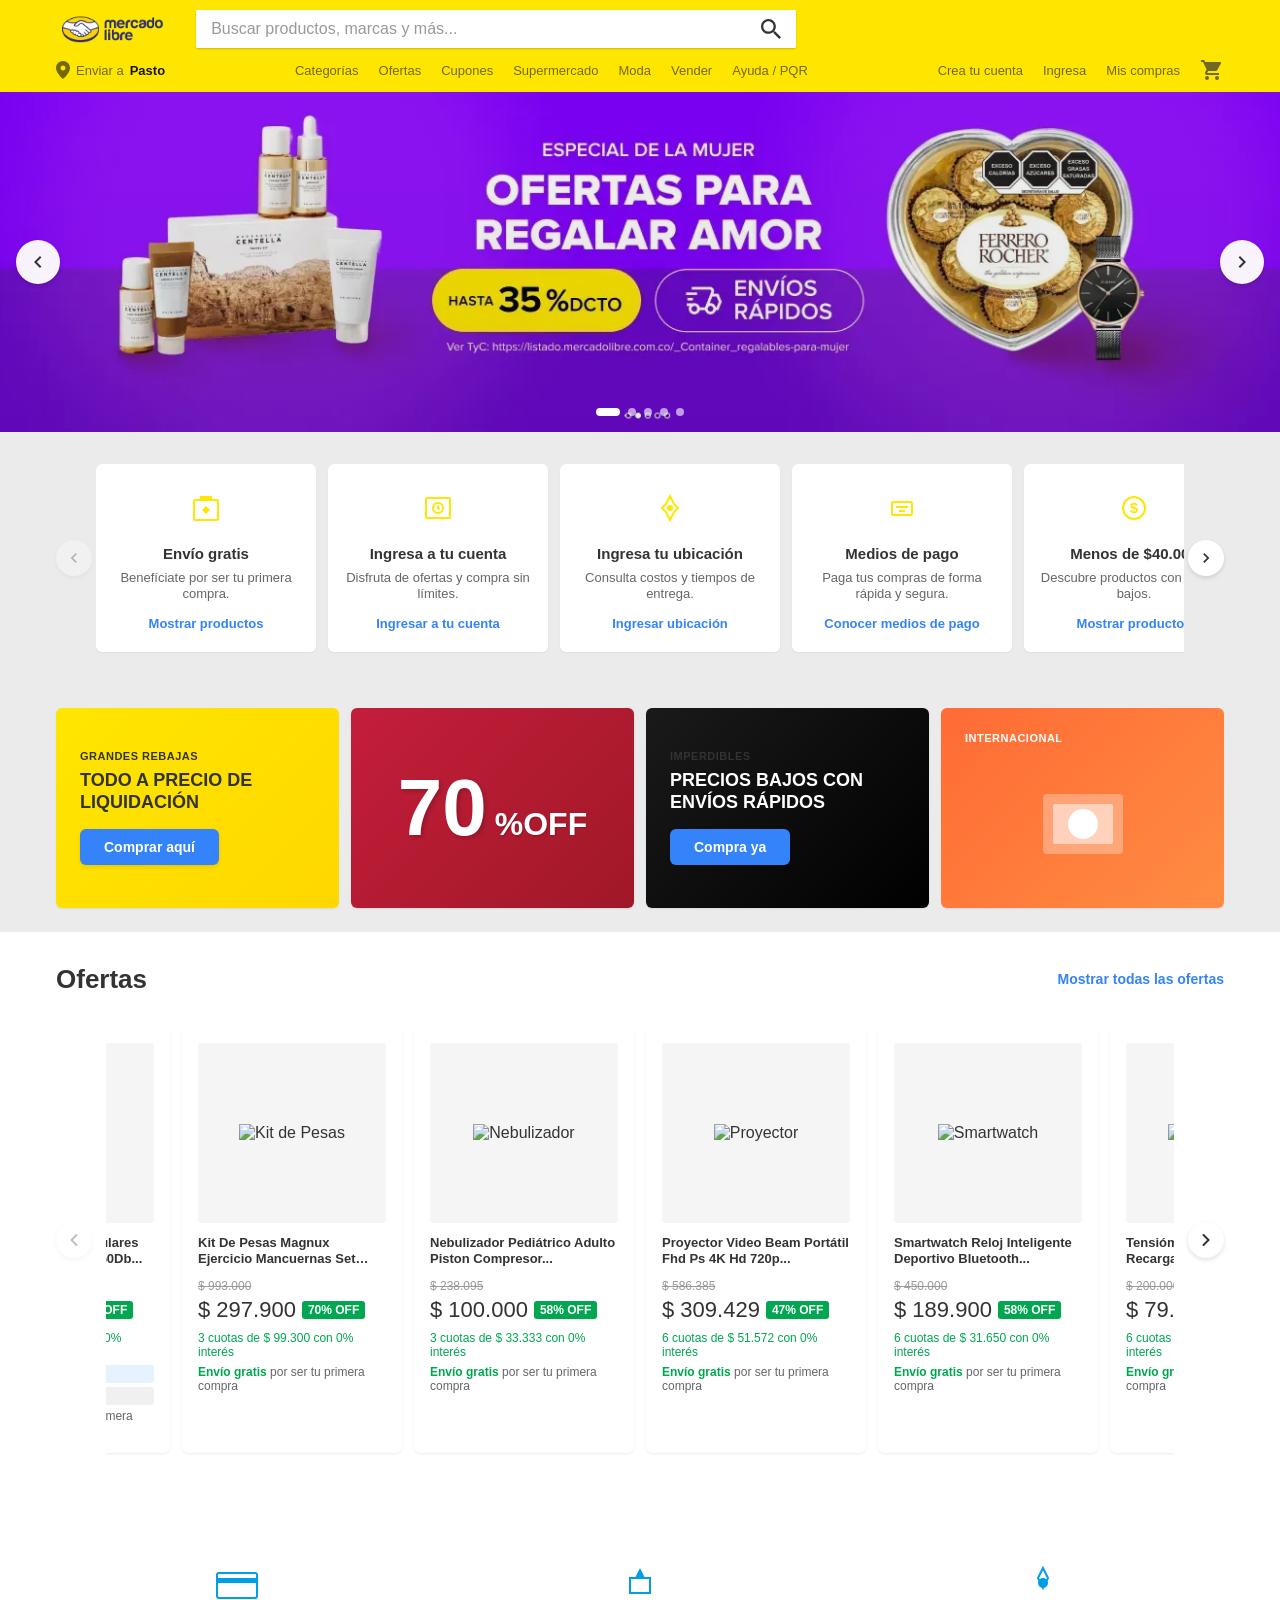
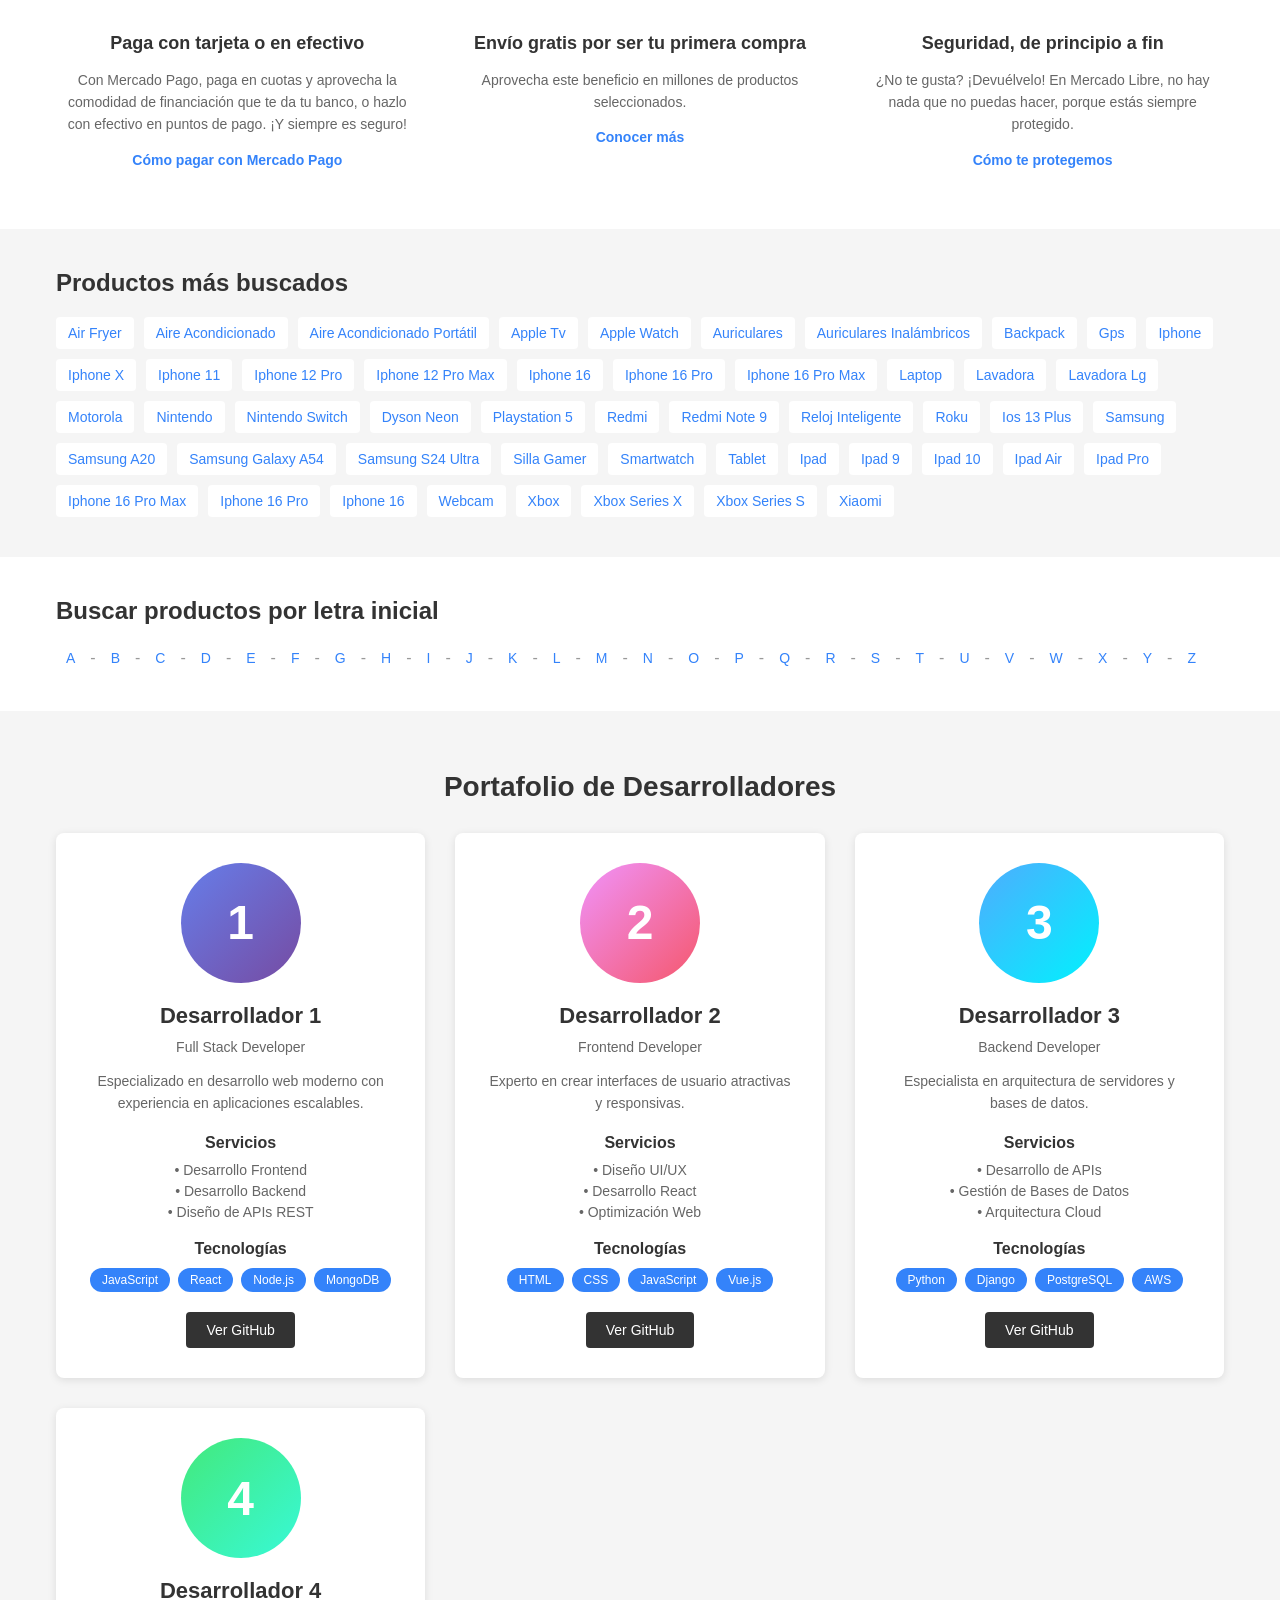
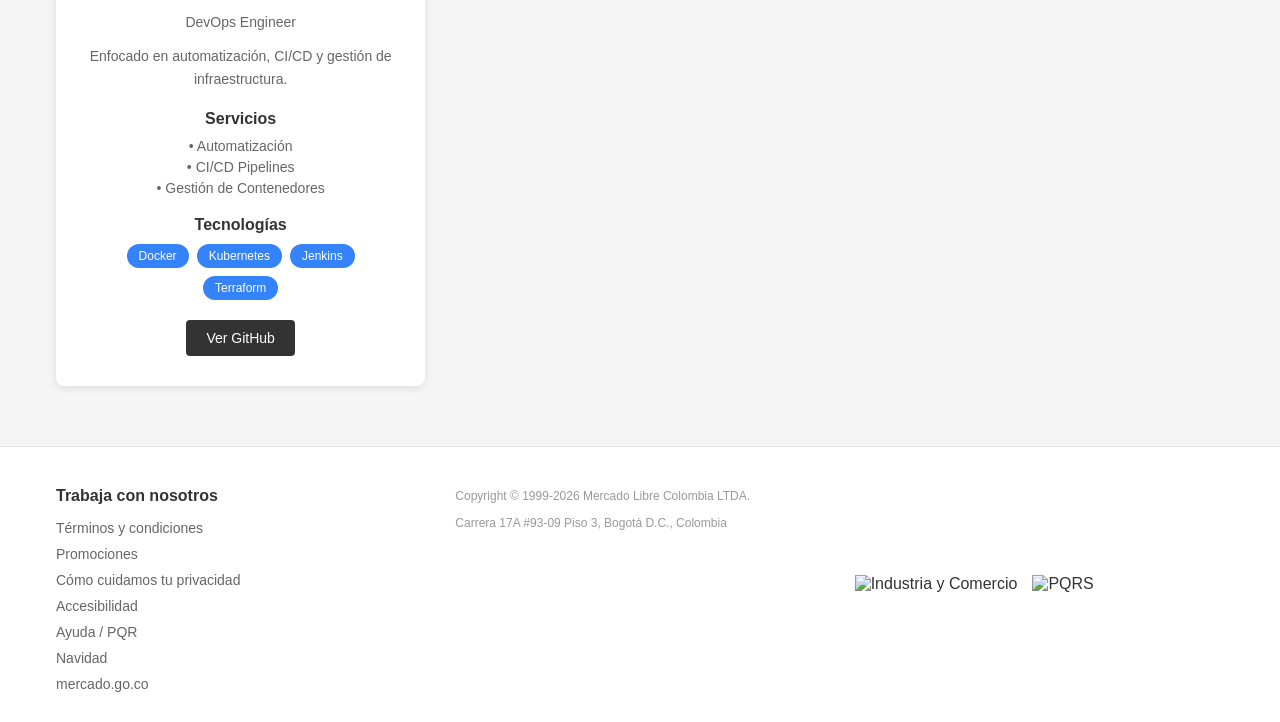
==== index.html @ 2c7aca63 "first commit: clon inicial de MercadoLibre" ====
<!DOCTYPE html>
<html lang="es">
<head>
    <meta charset="UTF-8">
    <meta name="viewport" content="width=device-width, initial-scale=1.0">
    <title>Mercado Libre Colombia - Envíos Gratis en el día</title>
    <link rel="stylesheet" href="css/styles.css">
</head>
<body>
    <!-- Header -->
    <header class="header">
        <div class="header-main">
            <div class="container">
                <div class="header-row-1">
                    <div class="logo">
                        <img src="img/logoMercadoLibre.png" alt="Mercado Libre" class="logo-img">
                    </div>
                    <div class="search-bar">
                        <input type="text" placeholder="Buscar productos, marcas y más..." class="search-input">
                        <button class="search-button">
                            <svg width="20" height="20" viewBox="0 0 20 20" fill="none">
                                <path d="M14.2939 12.5786H13.3905L13.0703 12.2699C14.191 10.9663 14.8656 9.27387 14.8656 7.43282C14.8656 3.32762 11.538 0 7.43282 0C3.32762 0 0 3.32762 0 7.43282C0 11.538 3.32762 14.8656 7.43282 14.8656C9.27387 14.8656 10.9663 14.191 12.2699 13.0703L12.5786 13.3905V14.2939L18.2962 20L20 18.2962L14.2939 12.5786ZM7.43282 12.5786C4.58548 12.5786 2.28702 10.2802 2.28702 7.43282C2.28702 4.58548 4.58548 2.28702 7.43282 2.28702C10.2802 2.28702 12.5786 4.58548 12.5786 7.43282C12.5786 10.2802 10.2802 12.5786 7.43282 12.5786Z" fill="#333"/>
                            </svg>
                        </button>
                    </div>
                   
                </div>
                
                <div class="header-row-2">
                    <div class="location">
                        <svg width="14" height="18" viewBox="0 0 14 18" fill="none">
                            <path d="M7 0C3.13 0 0 3.13 0 7C0 12.25 7 18 7 18C7 18 14 12.25 14 7C14 3.13 10.87 0 7 0ZM7 9.5C5.62 9.5 4.5 8.38 4.5 7C4.5 5.62 5.62 4.5 7 4.5C8.38 4.5 9.5 5.62 9.5 7C9.5 8.38 8.38 9.5 7 9.5Z" fill="rgba(0,0,0,.55)"/>
                        </svg>
                        <span>Enviar a</span>
                        <strong>Pasto</strong>
                    </div>
                    
                    <nav class="header-nav">
                        <a href="#">Categorías</a>
                        <a href="#ofertas">Ofertas</a>
                        <a href="#">Cupones</a>
                        <a href="#">Supermercado</a>
                        <a href="#">Moda</a>
                        <a href="#">Vender</a>
                        <a href="#">Ayuda / PQR</a>
                    </nav>
                    
                    <div class="header-actions">
                        <a href="#" class="header-link">Crea tu cuenta</a>
                        <a href="#" class="header-link">Ingresa</a>
                        <a href="#" class="header-link">Mis compras</a>
                        <a href="#" class="cart-icon">
                            <svg width="24" height="24" viewBox="0 0 24 24" fill="none">
                                <path d="M7 18C5.9 18 5.01 18.9 5.01 20C5.01 21.1 5.9 22 7 22C8.1 22 9 21.1 9 20C9 18.9 8.1 18 7 18ZM1 2V4H3L6.6 11.59L5.25 14.04C5.09 14.32 5 14.65 5 15C5 16.1 5.9 17 7 17H19V15H7.42C7.28 15 7.17 14.89 7.17 14.75L7.2 14.63L8.1 13H15.55C16.3 13 16.96 12.59 17.3 11.97L20.88 5.48C20.96 5.34 21 5.17 21 5C21 4.45 20.55 4 20 4H5.21L4.27 2H1ZM17 18C15.9 18 15.01 18.9 15.01 20C15.01 21.1 15.9 22 17 22C18.1 22 19 21.1 19 20C19 18.9 18.1 18 17 18Z" fill="rgba(51,51,51,.7)"/>
                            </svg>
                        </a>
                    </div>
                </div>
            </div>
        </div>
    </header>

    <!-- Hero Carousel Section -->
    <section class="hero-carousel">
        <div class="carousel-container">
            <button class="carousel-btn prev" id="prevBtn">
                <svg width="24" height="24" viewBox="0 0 24 24" fill="white">
                    <path d="M15.41 7.41L14 6l-6 6 6 6 1.41-1.41L10.83 12z"/>
                </svg>
            </button>
            
            <div class="carousel-slides">
                <div class="carousel-slide active" style="background-image: url('img/img1.png');">
                    <div class="carousel-overlay"></div>
                </div>

                <div class="carousel-slide" style="background-image: url('img/img2.png');">
                    <div class="carousel-overlay"></div>
                </div>

                <div class="carousel-slide" style="background-image: url('img/img3.png');">
                    <div class="carousel-overlay"></div>
                </div>

                <div class="carousel-slide" style="background-image: url('img/img4.png');">
                    <div class="carousel-overlay"></div>
                </div>

                <div class="carousel-slide" style="background-image: url('img/img5.png');">
                    <div class="carousel-overlay"></div>
                </div>
            </div>

            <button class="carousel-btn next" id="nextBtn">
                <svg width="24" height="24" viewBox="0 0 24 24" fill="white">
                    <path d="M8.59 16.59L10 18l6-6-6-6-1.41 1.41L13.17 12z"/>
                </svg>
            </button>

            <div class="carousel-indicators">
                <span class="indicator active" data-slide="0"></span>
                <span class="indicator" data-slide="1"></span>
                <span class="indicator" data-slide="2"></span>
                <span class="indicator" data-slide="3"></span>
                <span class="indicator" data-slide="4"></span>
            </div>
        </div>
    </section>

    <!-- Benefits Section -->
    <section class="benefits">
        <div class="container">
            <div class="benefits-scroll-container">
                <button class="benefits-scroll-btn prev" id="benefitsPrev">
                    <svg width="24" height="24" viewBox="0 0 24 24" fill="none">
                        <path d="M15.41 7.41L14 6l-6 6 6 6 1.41-1.41L10.83 12z" fill="#333"/>
                    </svg>
                </button>
                
                <div class="benefits-grid">
                    <div class="benefit-card">
                        <div class="benefit-icon">
                            <svg width="48" height="48" viewBox="0 0 48 48" fill="none">
                                <rect x="12" y="16" width="24" height="20" rx="1.5" stroke="#FFE600" stroke-width="2" fill="none"/>
                                <path d="M24 22L28 26L24 30L20 26L24 22Z" fill="#FFE600"/>
                                <rect x="18" y="12" width="12" height="4" fill="#FFE600"/>
                            </svg>
                        </div>
                        <h3>Envío gratis</h3>
                        <p>Benefíciate por ser tu primera compra.</p>
                        <a href="#" class="benefit-link">Mostrar productos</a>
                    </div>

                    <div class="benefit-card">
                        <div class="benefit-icon">
                            <svg width="48" height="48" viewBox="0 0 48 48" fill="none">
                                <rect x="12" y="14" width="24" height="20" rx="1.5" stroke="#FFE600" stroke-width="2" fill="none"/>
                                <circle cx="24" cy="24" r="5" stroke="#FFE600" stroke-width="2" fill="none"/>
                                <path d="M24 21.5V24L25.5 25.5" stroke="#FFE600" stroke-width="2"/>
                            </svg>
                        </div>
                        <h3>Ingresa a tu cuenta</h3>
                        <p>Disfruta de ofertas y compra sin límites.</p>
                        <a href="#" class="benefit-link">Ingresar a tu cuenta</a>
                    </div>

                    <div class="benefit-card">
                        <div class="benefit-icon">
                            <svg width="48" height="48" viewBox="0 0 48 48" fill="none">
                                <path d="M24 12L28 20L32 24L28 28L24 36L20 28L16 24L20 20L24 12Z" stroke="#FFE600" stroke-width="2" fill="none"/>
                                <circle cx="24" cy="24" r="3" fill="#FFE600"/>
                            </svg>
                        </div>
                        <h3>Ingresa tu ubicación</h3>
                        <p>Consulta costos y tiempos de entrega.</p>
                        <a href="#" class="benefit-link">Ingresar ubicación</a>
                    </div>

                    <div class="benefit-card">
                        <div class="benefit-icon">
                            <svg width="48" height="48" viewBox="0 0 48 48" fill="none">
                                <rect x="14" y="18" width="20" height="13" rx="1.5" stroke="#FFE600" stroke-width="2" fill="none"/>
                                <path d="M18 23H30M21 27H27" stroke="#FFE600" stroke-width="2"/>
                            </svg>
                        </div>
                        <h3>Medios de pago</h3>
                        <p>Paga tus compras de forma rápida y segura.</p>
                        <a href="#" class="benefit-link">Conocer medios de pago</a>
                    </div>

                    <div class="benefit-card">
                        <div class="benefit-icon">
                            <svg width="48" height="48" viewBox="0 0 48 48" fill="none">
                                <circle cx="24" cy="24" r="11" stroke="#FFE600" stroke-width="2" fill="none"/>
                                <text x="24" y="29" text-anchor="middle" font-size="15" font-weight="bold" fill="#FFE600">$</text>
                            </svg>
                        </div>
                        <h3>Menos de $40.000</h3>
                        <p>Descubre productos con precios bajos.</p>
                        <a href="#" class="benefit-link">Mostrar productos</a>
                    </div>

                    <div class="benefit-card">
                        <div class="benefit-icon">
                            <svg width="48" height="48" viewBox="0 0 48 48" fill="none">
                                <rect x="14" y="18" width="20" height="16" rx="1.5" stroke="#FFE600" stroke-width="2" fill="none"/>
                                <path d="M19 14V18M29 14V18" stroke="#FFE600" stroke-width="2"/>
                                <path d="M18 23H30M18 27H30M18 31H26" stroke="#FFE600" stroke-width="1.5"/>
                            </svg>
                        </div>
                        <h3>Más vendidos</h3>
                        <p>Explora los productos que son tendencia.</p>
                        <a href="#" class="benefit-link">Ir a Más vendidos</a>
                    </div>
                </div>
                
                <button class="benefits-scroll-btn next" id="benefitsNext">
                    <svg width="24" height="24" viewBox="0 0 24 24" fill="none">
                        <path d="M8.59 16.59L10 18l6-6-6-6-1.41 1.41L13.17 12z" fill="#333"/>
                    </svg>
                </button>
            </div>
        </div>
    </section>

    <!-- Promotional Banners -->
    <section class="promo-banners">
        <div class="container">
            <div class="promo-grid">
                <div class="promo-banner-card yellow">
                    <div class="promo-content">
                        <span class="promo-tag">GRANDES REBAJAS</span>
                        <h3 class="promo-title">TODO A PRECIO DE<br>LIQUIDACIÓN</h3>
                        <a href="#" class="promo-btn">Comprar aquí</a>
                    </div>
                </div>
                
                <div class="promo-banner-card red">
                    <div class="promo-content centered">
                        <div class="discount-badge-large">
                            <span class="discount-number">70</span>
                            <span class="discount-percent">%OFF</span>
                        </div>
                    </div>
                </div>
                
                <div class="promo-banner-card black">
                    <div class="promo-content">
                        <span class="promo-tag">IMPERDIBLES</span>
                        <h3 class="promo-title">PRECIOS BAJOS CON<br>ENVÍOS RÁPIDOS</h3>
                        <a href="#" class="promo-btn">Compra ya</a>
                    </div>
                </div>
                
                <div class="promo-banner-card orange">
                    <div class="promo-content">
                        <span class="promo-tag-white">Internacional</span>
                        <div class="promo-image">
                            <svg width="120" height="120" viewBox="0 0 120 120" fill="none">
                                <rect x="20" y="30" width="80" height="60" rx="4" fill="white" opacity="0.3"/>
                                <rect x="30" y="40" width="60" height="40" rx="2" fill="white" opacity="0.5"/>
                                <circle cx="60" cy="60" r="15" fill="white"/>
                            </svg>
                        </div>
                    </div>
                </div>
            </div>
        </div>
    </section>

    <!-- Offers Section -->
    <section class="offers" id="ofertas">
        <div class="container">
            <div class="offers-header-main">
                <h2 class="offer-section-title-main">Ofertas</h2>
                <a href="#ofertas" class="see-all-link">Mostrar todas las ofertas</a>
            </div>
            
            <div class="offers-carousel-main">
                <button class="offers-scroll-btn prev" id="offersPrev">
                    <svg width="20" height="20" viewBox="0 0 20 20" fill="none">
                        <path d="M12.5 15L7.5 10L12.5 5" stroke="#333" stroke-width="2" stroke-linecap="round"/>
                    </svg>
                </button>
                
                <div class="offers-scroll-main">
                    <div class="offer-card">
                        <div class="offer-image">
                            <img src="https://images.unsplash.com/photo-1505740420928-5e560c06d30e?w=200&h=200&fit=crop" alt="Audífonos">
                        </div>
                        <h3 class="offer-title">Qcy H3 Pro Anc Auriculares Bt 5.4 Conexión Dual 50Db...</h3>
                        <div class="offer-price">
                            <span class="price-before-small">$ 357.033</span>
                            <div class="price-group">
                                <span class="price-now">$ 158.614</span>
                                <span class="discount-small">55% OFF</span>
                            </div>
                        </div>
                        <p class="offer-installments">6 cuotas de $ 26.436 con 0% interés</p>
                        <p class="offer-badge blue">Cupón $ 10.000 OFF</p>
                        <p class="offer-badge gray">Internacional</p>
                        <p class="offer-shipping">Envío gratis <span>por ser tu primera compra</span></p>
                    </div>

                    <div class="offer-card">
                        <div class="offer-image">
                            <img src="https://images.unsplash.com/photo-1517836357463-d25dfeac3438?w=200&h=200&fit=crop" alt="Kit de Pesas">
                        </div>
                        <h3 class="offer-title">Kit De Pesas Magnux Ejercicio Mancuernas Set Kit...</h3>
                        <div class="offer-price">
                            <span class="price-before-small">$ 993.000</span>
                            <div class="price-group">
                                <span class="price-now">$ 297.900</span>
                                <span class="discount-small">70% OFF</span>
                            </div>
                        </div>
                        <p class="offer-installments">3 cuotas de $ 99.300 con 0% interés</p>
                        <p class="offer-shipping">Envío gratis <span>por ser tu primera compra</span></p>
                    </div>

                    <div class="offer-card">
                        <div class="offer-image">
                            <img src="https://images.unsplash.com/photo-1585435557343-3b092031a831?w=200&h=200&fit=crop" alt="Nebulizador">
                        </div>
                        <h3 class="offer-title">Nebulizador Pediátrico Adulto Piston Compresor...</h3>
                        <div class="offer-price">
                            <span class="price-before-small">$ 238.095</span>
                            <div class="price-group">
                                <span class="price-now">$ 100.000</span>
                                <span class="discount-small">58% OFF</span>
                            </div>
                        </div>
                        <p class="offer-installments">3 cuotas de $ 33.333 con 0% interés</p>
                        <p class="offer-shipping">Envío gratis <span>por ser tu primera compra</span></p>
                    </div>

                    <div class="offer-card">
                        <div class="offer-image">
                            <img src="https://images.unsplash.com/photo-1593784991095-a205069470b6?w=200&h=200&fit=crop" alt="Proyector">
                        </div>
                        <h3 class="offer-title">Proyector Video Beam Portátil Fhd Ps 4K Hd 720p...</h3>
                        <div class="offer-price">
                            <span class="price-before-small">$ 586.385</span>
                            <div class="price-group">
                                <span class="price-now">$ 309.429</span>
                                <span class="discount-small">47% OFF</span>
                            </div>
                        </div>
                        <p class="offer-installments">6 cuotas de $ 51.572 con 0% interés</p>
                        <p class="offer-shipping">Envío gratis <span>por ser tu primera compra</span></p>
                    </div>
                    
                    <div class="offer-card">
                        <div class="offer-image">
                            <img src="https://images.unsplash.com/photo-1572635196237-14b3f281503f?w=200&h=200&fit=crop" alt="Smartwatch">
                        </div>
                        <h3 class="offer-title">Smartwatch Reloj Inteligente Deportivo Bluetooth...</h3>
                        <div class="offer-price">
                            <span class="price-before-small">$ 450.000</span>
                            <div class="price-group">
                                <span class="price-now">$ 189.900</span>
                                <span class="discount-small">58% OFF</span>
                            </div>
                        </div>
                        <p class="offer-installments">6 cuotas de $ 31.650 con 0% interés</p>
                        <p class="offer-shipping">Envío gratis <span>por ser tu primera compra</span></p>
                    </div>
                    
                    <div class="offer-card">
                        <div class="offer-image">
                            <img src="https://images.unsplash.com/photo-1584515933487-779824d29309?w=200&h=200&fit=crop" alt="Tensiómetro">
                        </div>
                        <h3 class="offer-title">Tensiómetro Digital Batería Recargable Usb Monitor...</h3>
                        <div class="offer-price">
                            <span class="price-before-small">$ 200.000</span>
                            <div class="price-group">
                                <span class="price-now">$ 79.000</span>
                                <span class="discount-small">60% OFF</span>
                            </div>
                        </div>
                        <p class="offer-installments">6 cuotas de $ 13.167 con 0% interés</p>
                        <p class="offer-shipping">Envío gratis <span>por ser tu primera compra</span></p>
                    </div>
                </div>
                
                <button class="offers-scroll-btn next" id="offersNext">
                    <svg width="20" height="20" viewBox="0 0 20 20" fill="none">
                        <path d="M7.5 15L12.5 10L7.5 5" stroke="#333" stroke-width="2" stroke-linecap="round"/>
                    </svg>
                </button>
            </div>
        </div>
    </section>
            </div>
        </div>
    </section>

    <!-- Payment Methods Section -->
    <section class="payment-methods">
        <div class="container">
            <div class="payment-grid">
                <div class="payment-card">
                    <div class="payment-icon">
                        <svg width="60" height="60" viewBox="0 0 60 60" fill="none">
                            <rect x="10" y="20" width="40" height="25" rx="2" stroke="#009EE3" stroke-width="2" fill="none"/>
                            <rect x="10" y="25" width="40" height="5" fill="#009EE3"/>
                        </svg>
                    </div>
                    <h3>Paga con tarjeta o en efectivo</h3>
                    <p>Con Mercado Pago, paga en cuotas y aprovecha la comodidad de financiación que te da tu banco, o hazlo con efectivo en puntos de pago. ¡Y siempre es seguro!</p>
                    <a href="#" class="payment-link">Cómo pagar con Mercado Pago</a>
                </div>

                <div class="payment-card">
                    <div class="payment-icon">
                        <svg width="60" height="60" viewBox="0 0 60 60" fill="none">
                            <path d="M30 15L35 25H25L30 15Z" fill="#009EE3"/>
                            <rect x="20" y="25" width="20" height="15" stroke="#009EE3" stroke-width="2" fill="none"/>
                        </svg>
                    </div>
                    <h3>Envío gratis por ser tu primera compra</h3>
                    <p>Aprovecha este beneficio en millones de productos seleccionados.</p>
                    <a href="#" class="payment-link">Conocer más</a>
                </div>

                <div class="payment-card">
                    <div class="payment-icon">
                        <svg width="60" height="60" viewBox="0 0 60 60" fill="none">
                            <path d="M30 15L25 25L30 35L35 25L30 15Z" stroke="#009EE3" stroke-width="2" fill="none"/>
                            <circle cx="30" cy="30" r="5" fill="#009EE3"/>
                        </svg>
                    </div>
                    <h3>Seguridad, de principio a fin</h3>
                    <p>¿No te gusta? ¡Devuélvelo! En Mercado Libre, no hay nada que no puedas hacer, porque estás siempre protegido.</p>
                    <a href="#" class="payment-link">Cómo te protegemos</a>
                </div>
            </div>
        </div>
    </section>

    <!-- Popular Searches -->
    <section class="popular-searches">
        <div class="container">
            <h2>Productos más buscados</h2>
            <div class="search-tags">
                <a href="#">Air Fryer</a>
                <a href="#">Aire Acondicionado</a>
                <a href="#">Aire Acondicionado Portátil</a>
                <a href="#">Apple Tv</a>
                <a href="#">Apple Watch</a>
                <a href="#">Auriculares</a>
                <a href="#">Auriculares Inalámbricos</a>
                <a href="#">Backpack</a>
                <a href="#">Gps</a>
                <a href="#">Iphone</a>
                <a href="#">Iphone X</a>
                <a href="#">Iphone 11</a>
                <a href="#">Iphone 12 Pro</a>
                <a href="#">Iphone 12 Pro Max</a>
                <a href="#">Iphone 16</a>
                <a href="#">Iphone 16 Pro</a>
                <a href="#">Iphone 16 Pro Max</a>
                <a href="#">Laptop</a>
                <a href="#">Lavadora</a>
                <a href="#">Lavadora Lg</a>
                <a href="#">Motorola</a>
                <a href="#">Nintendo</a>
                <a href="#">Nintendo Switch</a>
                <a href="#">Dyson Neon</a>
                <a href="#">Playstation 5</a>
                <a href="#">Redmi</a>
                <a href="#">Redmi Note 9</a>
                <a href="#">Reloj Inteligente</a>
                <a href="#">Roku</a>
                <a href="#">Ios 13 Plus</a>
                <a href="#">Samsung</a>
                <a href="#">Samsung A20</a>
                <a href="#">Samsung Galaxy A54</a>
                <a href="#">Samsung S24 Ultra</a>
                <a href="#">Silla Gamer</a>
                <a href="#">Smartwatch</a>
                <a href="#">Tablet</a>
                <a href="#">Ipad</a>
                <a href="#">Ipad 9</a>
                <a href="#">Ipad 10</a>
                <a href="#">Ipad Air</a>
                <a href="#">Ipad Pro</a>
                <a href="#">Iphone 16 Pro Max</a>
                <a href="#">Iphone 16 Pro</a>
                <a href="#">Iphone 16</a>
                <a href="#">Webcam</a>
                <a href="#">Xbox</a>
                <a href="#">Xbox Series X</a>
                <a href="#">Xbox Series S</a>
                <a href="#">Xiaomi</a>
            </div>
        </div>
    </section>

    <!-- Alphabetical Search -->
    <section class="alphabetical-search">
        <div class="container">
            <h2>Buscar productos por letra inicial</h2>
            <div class="alphabet-links">
                <a href="#">A</a>
                <span>-</span>
                <a href="#">B</a>
                <span>-</span>
                <a href="#">C</a>
                <span>-</span>
                <a href="#">D</a>
                <span>-</span>
                <a href="#">E</a>
                <span>-</span>
                <a href="#">F</a>
                <span>-</span>
                <a href="#">G</a>
                <span>-</span>
                <a href="#">H</a>
                <span>-</span>
                <a href="#">I</a>
                <span>-</span>
                <a href="#">J</a>
                <span>-</span>
                <a href="#">K</a>
                <span>-</span>
                <a href="#">L</a>
                <span>-</span>
                <a href="#">M</a>
                <span>-</span>
                <a href="#">N</a>
                <span>-</span>
                <a href="#">O</a>
                <span>-</span>
                <a href="#">P</a>
                <span>-</span>
                <a href="#">Q</a>
                <span>-</span>
                <a href="#">R</a>
                <span>-</span>
                <a href="#">S</a>
                <span>-</span>
                <a href="#">T</a>
                <span>-</span>
                <a href="#">U</a>
                <span>-</span>
                <a href="#">V</a>
                <span>-</span>
                <a href="#">W</a>
                <span>-</span>
                <a href="#">X</a>
                <span>-</span>
                <a href="#">Y</a>
                <span>-</span>
                <a href="#">Z</a>
            </div>
        </div>
    </section>

    <!-- Developer Portfolio Section -->
    <section class="dev-portfolio">
        <div class="container">
            <h2>Portafolio de Desarrolladores</h2>
            <div class="portfolio-grid" id="portfolioGrid">
                <!-- Los portafolios se cargarán aquí dinámicamente -->
            </div>
        </div>
    </section>

    <!-- Footer -->
    <footer class="footer">
        <div class="container">
            <div class="footer-content">
                <div class="footer-section">
                    <h4>Trabaja con nosotros</h4>
                    <a href="#">Términos y condiciones</a>
                    <a href="#">Promociones</a>
                    <a href="#">Cómo cuidamos tu privacidad</a>
                    <a href="#">Accesibilidad</a>
                    <a href="#">Ayuda / PQR</a>
                    <a href="#">Navidad</a>
                    <a href="#">mercado.go.co</a>
                </div>
                <div class="footer-section">
                    <p>Copyright © 1999-2026 Mercado Libre Colombia LTDA.</p>
                    <p>Carrera 17A #93-09 Piso 3, Bogotá D.C., Colombia</p>
                </div>
                <div class="footer-badges">
                    <img src="https://via.placeholder.com/100x50/FFFFFF/333333?text=Industria" alt="Industria y Comercio">
                    <img src="https://via.placeholder.com/100x50/FFFFFF/333333?text=PQRS" alt="PQRS">
                </div>
            </div>
        </div>
    </footer>

    <script src="js/main.js"></script>
</body>
</html>
---- css/styles.css ----
* {
    margin: 0;
    padding: 0;
    box-sizing: border-box;
}

body {
    font-family: -apple-system, BlinkMacSystemFont, 'Segoe UI', Roboto, Oxygen, Ubuntu, Cantarell, sans-serif;
    color: #333;
    background-color: #EBEBEB;
    margin: 0;
    padding: 0;
}

.container {
    max-width: 1200px;
    margin: 0 auto;
    padding: 0 16px;
}

/* Header Styles */
.header {
    background-color: #FFE600;
}

.header-main {
    background-color: #FFE600;
    padding: 10px 0;
}

.header-row-1 {
    display: flex;
    align-items: center;
    gap: 20px;
    margin-bottom: 10px;
}

.header-row-2 {
    display: flex;
    align-items: center;
    justify-content: space-between;
    gap: 20px;
    font-size: 13px;
}

.location {
    display: flex;
    align-items: center;
    gap: 6px;
    color: rgba(0,0,0,.55);
}

.location strong {
    color: rgba(0,0,0,.9);
}

.header-nav {
    display: flex;
    gap: 20px;
    flex: 1;
    justify-content: center;
}

.header-nav a {
    color: rgba(0,0,0,.55);
    text-decoration: none;
    transition: color 0.2s;
    white-space: nowrap;
    font-size: 13px;
}

.header-nav a:hover {
    color: rgba(0,0,0,.9);
}

.header-actions {
    display: flex;
    gap: 20px;
    align-items: center;
}

.header-link {
    color: rgba(0,0,0,.55);
    text-decoration: none;
    transition: color 0.2s;
    white-space: nowrap;
    font-size: 13px;
}

.header-link:hover {
    color: rgba(0,0,0,.9);
}

.cart-icon {
    display: flex;
    align-items: center;
    cursor: pointer;
}

.logo {
    flex-shrink: 0;
    display: flex;
    align-items: center;
}

.logo-img {
    height: 34px;
    width: auto;
}

.search-bar {
    flex: 1;
    display: flex;
    background-color: white;
    border-radius: 2px;
    overflow: hidden;
    box-shadow: 0 1px 2px 0 rgba(0,0,0,.2);
    max-width: 600px;
}

.search-input {
    flex: 1;
    border: none;
    padding: 10px 15px;
    font-size: 16px;
    outline: none;
}

.search-input::placeholder {
    color: #999;
}

.search-button {
    background-color: white;
    border: none;
    padding: 0 15px;
    cursor: pointer;
    display: flex;
    align-items: center;
    transition: background-color 0.2s;
}

.search-button:hover {
    background-color: #f5f5f5;
}

.promo-banner {
    flex-shrink: 0;
}

.promo-banner img {
    height: 39px;
    display: block;
}

/* Hero Carousel Section */
.hero-carousel {
    background-color: #EBEBEB;
    padding: 0;
    position: relative;
    width: 100%;
}

.carousel-container {
    position: relative;
    width: 100%;
    height: 340px;
    overflow: hidden;
}

.carousel-slides {
    display: flex;
    width: 100%;
    height: 100%;
}

.carousel-slide {
    min-width: 100%;
    height: 100%;
    background-size: cover;
    background-position: center;
    background-repeat: no-repeat;
    position: absolute;
    top: 0;
    left: 0;
    opacity: 0;
    visibility: hidden;
    transition: opacity 0.8s ease-in-out, visibility 0.8s ease-in-out;
    display: flex;
    align-items: center;
    justify-content: center;
}

.carousel-slide.active {
    opacity: 1;
    visibility: visible;
    z-index: 1;
}

.carousel-overlay {
    position: absolute;
    top: 0;
    left: 0;
    right: 0;
    bottom: 0;
    background: linear-gradient(to bottom, rgba(0,0,0,0.05) 0%, rgba(0,0,0,0.1) 100%);
}

.hero-content {
    position: relative;
    z-index: 1;
    max-width: 1200px;
    margin: 0 auto;
}

.hero-badge {
    display: inline-flex;
    align-items: center;
    gap: 8px;
    background-color: rgba(255,255,255,0.2);
    padding: 6px 12px;
    border-radius: 20px;
    font-size: 12px;
    margin-bottom: 20px;
}

.hero-title {
    font-size: 48px;
    font-weight: 600;
    line-height: 1.2;
    margin-bottom: 20px;
}

.hero-title-alt {
    font-size: 52px;
    font-weight: 700;
    line-height: 1.1;
    margin-bottom: 30px;
    color: #2D3277;
}

.hero-discount {
    display: inline-flex;
    align-items: baseline;
    gap: 5px;
    margin-bottom: 10px;
}

.discount-text {
    font-size: 60px;
    font-weight: bold;
    color: #FFE600;
}

.discount-label {
    font-size: 24px;
    font-weight: 600;
}

.hero-subtitle {
    font-size: 18px;
    margin-bottom: 10px;
}

.hero-terms {
    font-size: 11px;
    opacity: 0.8;
    margin-bottom: 30px;
}

.hero-brands {
    display: flex;
    gap: 15px;
    flex-wrap: wrap;
}

.brand-item {
    background-color: white;
    color: #333;
    padding: 12px 20px;
    border-radius: 4px;
    font-size: 14px;
    font-weight: 600;
}

/* Kitchen Hero Slide */
.hero-kitchen {
    background: linear-gradient(135deg, #E8E8E8 0%, #F5F5F5 100%);
    display: flex;
    justify-content: space-between;
    align-items: center;
    gap: 40px;
}

.hero-left {
    flex: 1;
}

.hero-tag {
    display: inline-block;
    background-color: #3483FA;
    color: white;
    padding: 6px 12px;
    border-radius: 4px;
    font-size: 12px;
    font-weight: 600;
    margin-bottom: 15px;
}

.hero-shipping {
    display: flex;
    align-items: center;
    gap: 15px;
    margin: 20px 0;
}

.hero-shipping strong {
    font-size: 20px;
    color: #333;
    display: block;
}

.hero-shipping p {
    font-size: 14px;
    color: #666;
    margin: 0;
}

.hero-right {
    flex: 1;
    display: flex;
    gap: 20px;
}

.product-showcase {
    background-color: white;
    padding: 20px;
    border-radius: 8px;
    box-shadow: 0 2px 8px rgba(0,0,0,0.1);
}

.product-badge {
    font-size: 11px;
    color: #666;
    margin-bottom: 10px;
    font-weight: 600;
}

.product-price {
    display: flex;
    flex-direction: column;
    gap: 5px;
}

.price-before {
    font-size: 12px;
    color: #666;
}

.price-now {
    font-size: 28px;
    color: #333;
    font-weight: 600;
}

.price-interest {
    font-size: 12px;
    color: #00A650;
}

/* Tech Hero Slide */
.hero-tech {
    background: linear-gradient(135deg, #667eea 0%, #764ba2 100%);
}

.hero-cta {
    display: inline-block;
    padding: 12px 30px;
    background-color: #FFE600;
    color: #333;
    text-decoration: none;
    border-radius: 6px;
    font-weight: 600;
    font-size: 16px;
    margin-top: 20px;
    transition: transform 0.2s;
}

.hero-cta:hover {
    transform: scale(1.05);
}

/* Carousel Controls */
.carousel-btn {
    position: absolute;
    top: 50%;
    transform: translateY(-50%);
    background-color: rgba(255,255,255,0.95);
    border: none;
    width: 44px;
    height: 44px;
    border-radius: 50%;
    cursor: pointer;
    display: flex;
    align-items: center;
    justify-content: center;
    z-index: 10;
    transition: all 0.2s;
    box-shadow: 0 2px 4px rgba(0,0,0,0.15);
}

.carousel-btn:hover {
    background-color: white;
    transform: translateY(-50%) scale(1.08);
    box-shadow: 0 4px 8px rgba(0,0,0,0.2);
}

.carousel-btn.prev {
    left: 16px;
}

.carousel-btn.next {
    right: 16px;
}

.carousel-btn svg path {
    fill: #333;
}

.carousel-indicators {
    position: absolute;
    bottom: 16px;
    left: 50%;
    transform: translateX(-50%);
    display: flex;
    gap: 8px;
    z-index: 10;
}

.indicator {
    width: 8px;
    height: 8px;
    border-radius: 50%;
    background-color: rgba(255,255,255,0.6);
    cursor: pointer;
    transition: all 0.3s;
    border: none;
}

.indicator:hover {
    background-color: rgba(255,255,255,0.9);
}

.indicator.active {
    background-color: white;
    width: 24px;
    border-radius: 4px;
}

/* Benefits Section */
.benefits {
    padding: 24px 0;
    background-color: #EBEBEB;
}

.benefits-scroll-container {
    position: relative;
    padding: 0 40px;
}

.benefits-grid {
    display: flex;
    gap: 12px;
    overflow-x: auto;
    scroll-behavior: smooth;
    scrollbar-width: none;
    -ms-overflow-style: none;
    padding: 8px 0;
}

.benefits-grid::-webkit-scrollbar {
    display: none;
}

.benefit-card {
    background-color: white;
    padding: 20px 16px;
    border-radius: 6px;
    text-align: center;
    box-shadow: 0 1px 2px rgba(0,0,0,0.06);
    transition: all 0.3s;
    min-width: 220px;
    max-width: 220px;
    flex-shrink: 0;
}

.benefit-card:hover {
    box-shadow: 0 4px 8px rgba(0,0,0,0.1);
    transform: translateY(-2px);
}

.benefit-icon {
    margin-bottom: 12px;
    display: flex;
    justify-content: center;
    height: 48px;
    align-items: center;
}

.benefit-icon svg {
    width: 48px;
    height: 48px;
}

.benefit-card h3 {
    font-size: 15px;
    margin-bottom: 6px;
    color: #333;
    font-weight: 600;
    line-height: 1.3;
}

.benefit-card p {
    font-size: 13px;
    color: #666;
    margin-bottom: 10px;
    line-height: 1.3;
    min-height: 34px;
}

.benefit-link {
    color: #3483FA;
    text-decoration: none;
    font-size: 13px;
    font-weight: 600;
    display: inline-block;
}

.benefit-link:hover {
    text-decoration: underline;
}

.benefits-scroll-btn {
    position: absolute;
    top: 50%;
    transform: translateY(-50%);
    background-color: white;
    border: none;
    width: 36px;
    height: 36px;
    border-radius: 50%;
    cursor: pointer;
    display: flex;
    align-items: center;
    justify-content: center;
    box-shadow: 0 2px 4px rgba(0,0,0,0.12);
    transition: all 0.2s;
    z-index: 10;
}

.benefits-scroll-btn:hover {
    background-color: #f5f5f5;
    transform: translateY(-50%) scale(1.08);
    box-shadow: 0 4px 8px rgba(0,0,0,0.15);
}

.benefits-scroll-btn.prev {
    left: 0;
}

.benefits-scroll-btn.next {
    right: 0;
}

.benefits-scroll-btn svg {
    width: 20px;
    height: 20px;
}

/* Promotional Banners */
.promo-banners {
    padding: 24px 0;
    background-color: #EBEBEB;
}

.promo-grid {
    display: grid;
    grid-template-columns: repeat(4, 1fr);
    gap: 12px;
}

.promo-banner-card {
    border-radius: 6px;
    min-height: 180px;
    display: flex;
    align-items: center;
    justify-content: center;
    position: relative;
    overflow: hidden;
    transition: all 0.3s;
    cursor: pointer;
    box-shadow: 0 1px 2px rgba(0,0,0,0.08);
}

.promo-banner-card:hover {
    transform: translateY(-4px);
    box-shadow: 0 8px 16px rgba(0,0,0,0.15);
}

.promo-banner-card.yellow {
    background: linear-gradient(135deg, #FFE600 0%, #FFD700 100%);
}

.promo-banner-card.red {
    background: linear-gradient(135deg, #C41E3A 0%, #A01828 100%);
}

.promo-banner-card.black {
    background: linear-gradient(135deg, #1a1a1a 0%, #000000 100%);
}

.promo-banner-card.orange {
    background: linear-gradient(135deg, #FF6B35 0%, #FF8C42 100%);
}

.promo-content {
    padding: 24px;
    width: 100%;
    height: 100%;
    display: flex;
    flex-direction: column;
    justify-content: center;
    position: relative;
    z-index: 2;
}

.promo-content.centered {
    align-items: center;
    justify-content: center;
}

.promo-tag {
    font-size: 11px;
    font-weight: 700;
    letter-spacing: 0.5px;
    margin-bottom: 8px;
    display: inline-block;
    color: #333;
    text-transform: uppercase;
}

.promo-tag-white {
    font-size: 11px;
    font-weight: 700;
    letter-spacing: 0.5px;
    margin-bottom: 12px;
    display: inline-block;
    color: white;
    text-transform: uppercase;
}

.promo-title {
    font-size: 18px;
    font-weight: 700;
    line-height: 1.2;
    margin-bottom: 16px;
    color: #333;
}

.promo-banner-card.black .promo-title {
    color: white;
}

.promo-btn {
    display: inline-block;
    padding: 10px 24px;
    background-color: #3483FA;
    color: white;
    text-decoration: none;
    border-radius: 6px;
    font-weight: 600;
    font-size: 14px;
    transition: all 0.2s;
    align-self: flex-start;
    box-shadow: 0 2px 4px rgba(0,0,0,0.1);
}

.promo-btn:hover {
    background-color: #2968c8;
    transform: scale(1.05);
    box-shadow: 0 4px 8px rgba(0,0,0,0.2);
}

.discount-badge-large {
    display: flex;
    align-items: baseline;
    gap: 8px;
    color: white;
}

.discount-number {
    font-size: 80px;
    font-weight: 900;
    line-height: 1;
    text-shadow: 2px 2px 4px rgba(0,0,0,0.2);
}

.discount-percent {
    font-size: 32px;
    font-weight: 700;
    text-shadow: 1px 1px 2px rgba(0,0,0,0.2);
}

.promo-image {
    display: flex;
    justify-content: center;
    align-items: center;
    margin-top: 8px;
}

/* Responsive */
@media (max-width: 1024px) {
    .promo-grid {
        grid-template-columns: repeat(2, 1fr);
    }
}

@media (max-width: 640px) {
    .promo-grid {
        grid-template-columns: 1fr;
    }
    
    .promo-banner-card {
        min-height: 160px;
    }
    
    .discount-number {
        font-size: 60px;
    }
    
    .discount-percent {
        font-size: 24px;
    }
}

/* Offers Section */
.offers {
    padding: 32px 0;
    background-color: white;
}

.offers-header-main {
    display: flex;
    justify-content: space-between;
    align-items: center;
    margin-bottom: 24px;
}

.offer-section-title-main {
    font-size: 26px;
    font-weight: 600;
    color: #333;
}

.see-all-link {
    color: #3483FA;
    text-decoration: none;
    font-size: 14px;
    font-weight: 600;
}

.see-all-link:hover {
    text-decoration: underline;
}

.offers-carousel-main {
    position: relative;
    padding: 0 50px;
}

.offers-scroll-main {
    display: flex;
    gap: 12px;
    overflow-x: auto;
    scroll-behavior: smooth;
    scrollbar-width: none;
    -ms-overflow-style: none;
    padding: 8px 0;
    justify-content: center;
}

.offers-scroll-main::-webkit-scrollbar {
    display: none;
}

.offer-card {
    background-color: white;
    border-radius: 6px;
    padding: 16px;
    min-width: 220px;
    max-width: 220px;
    min-height: 420px;
    flex-shrink: 0;
    box-shadow: 0 1px 2px rgba(0,0,0,0.08);
    transition: all 0.3s;
    cursor: pointer;
    display: flex;
    flex-direction: column;
}

.offer-card:hover {
    box-shadow: 0 4px 12px rgba(0,0,0,0.12);
    transform: translateY(-2px);
}

.offer-image {
    width: 100%;
    height: 180px;
    display: flex;
    align-items: center;
    justify-content: center;
    margin-bottom: 12px;
    background-color: #f5f5f5;
    border-radius: 4px;
    overflow: hidden;
    flex-shrink: 0;
}

.offer-image img {
    max-width: 100%;
    max-height: 100%;
    object-fit: contain;
}

.offer-title {
    font-size: 13px;
    color: #333;
    margin-bottom: 10px;
    line-height: 1.3;
    display: -webkit-box;
    -webkit-line-clamp: 2;
    -webkit-box-orient: vertical;
    overflow: hidden;
    min-height: 34px;
    flex-shrink: 0;
}

.offer-price {
    margin-bottom: 8px;
    flex-shrink: 0;
}

.price-before-small {
    font-size: 12px;
    color: #999;
    text-decoration: line-through;
    display: block;
    margin-bottom: 4px;
}

.price-group {
    display: flex;
    align-items: center;
    gap: 6px;
    flex-wrap: wrap;
}

.price-now {
    font-size: 22px;
    color: #333;
    font-weight: 400;
}

.discount-small {
    background-color: #00A650;
    color: white;
    padding: 2px 6px;
    border-radius: 3px;
    font-size: 12px;
    font-weight: 600;
}

.offer-installments {
    font-size: 12px;
    color: #00A650;
    margin-bottom: 6px;
}

.offer-badge {
    font-size: 12px;
    padding: 2px 6px;
    border-radius: 3px;
    margin-bottom: 4px;
    display: inline-block;
}

.offer-badge.blue {
    color: #3483FA;
    background-color: #E6F2FF;
}

.offer-badge.gray {
    color: #666;
    background-color: #f0f0f0;
}

.offer-shipping {
    font-size: 12px;
    color: #00A650;
    font-weight: 600;
}

.offer-shipping span {
    font-weight: 400;
    color: #666;
}

.offers-scroll-btn {
    position: absolute;
    top: 50%;
    transform: translateY(-50%);
    background-color: white;
    border: none;
    width: 36px;
    height: 36px;
    border-radius: 50%;
    cursor: pointer;
    display: flex;
    align-items: center;
    justify-content: center;
    box-shadow: 0 2px 4px rgba(0,0,0,0.12);
    transition: all 0.2s;
    z-index: 10;
}

.offers-scroll-btn:hover {
    background-color: #f5f5f5;
    transform: translateY(-50%) scale(1.08);
    box-shadow: 0 4px 8px rgba(0,0,0,0.15);
}

.offers-scroll-btn.prev {
    left: 0;
}

.offers-scroll-btn.next {
    right: 0;
}

/* Responsive */
@media (max-width: 1024px) {
    .offers-carousel-main {
        padding: 0 40px;
    }
}

/* Payment Methods */
.payment-methods {
    padding: 60px 0;
    background-color: white;
}

.payment-grid {
    display: grid;
    grid-template-columns: repeat(auto-fit, minmax(300px, 1fr));
    gap: 40px;
}

.payment-card {
    text-align: center;
}

.payment-icon {
    margin-bottom: 20px;
    display: flex;
    justify-content: center;
}

.payment-card h3 {
    font-size: 18px;
    margin-bottom: 15px;
    color: #333;
}

.payment-card p {
    font-size: 14px;
    color: #666;
    line-height: 1.6;
    margin-bottom: 15px;
}

.payment-link {
    color: #3483FA;
    text-decoration: none;
    font-size: 14px;
    font-weight: 600;
}

.payment-link:hover {
    text-decoration: underline;
}

/* Popular Searches */
.popular-searches {
    padding: 40px 0;
    background-color: #f5f5f5;
}

.popular-searches h2 {
    font-size: 24px;
    margin-bottom: 20px;
    color: #333;
}

.search-tags {
    display: flex;
    flex-wrap: wrap;
    gap: 10px;
}

.search-tags a {
    color: #3483FA;
    text-decoration: none;
    font-size: 14px;
    padding: 8px 12px;
    background-color: white;
    border-radius: 4px;
    transition: background-color 0.2s;
}

.search-tags a:hover {
    background-color: #e8e8e8;
}

/* Alphabetical Search */
.alphabetical-search {
    padding: 40px 0;
    background-color: white;
}

.alphabetical-search h2 {
    font-size: 24px;
    margin-bottom: 20px;
    color: #333;
}

.alphabet-links {
    display: flex;
    flex-wrap: wrap;
    gap: 5px;
    align-items: center;
}

.alphabet-links a {
    color: #3483FA;
    text-decoration: none;
    font-size: 14px;
    padding: 5px 10px;
}

.alphabet-links a:hover {
    text-decoration: underline;
}

.alphabet-links span {
    color: #999;
}

/* Developer Portfolio */
.dev-portfolio {
    padding: 60px 0;
    background-color: #f5f5f5;
}

.dev-portfolio h2 {
    font-size: 28px;
    margin-bottom: 30px;
    color: #333;
    text-align: center;
}

.portfolio-grid {
    display: grid;
    grid-template-columns: repeat(auto-fit, minmax(280px, 1fr));
    gap: 30px;
}

.portfolio-card {
    background-color: white;
    border-radius: 8px;
    padding: 30px;
    box-shadow: 0 2px 8px rgba(0,0,0,0.1);
    text-align: center;
    transition: transform 0.3s, box-shadow 0.3s;
}

.portfolio-card:hover {
    transform: translateY(-5px);
    box-shadow: 0 4px 16px rgba(0,0,0,0.15);
}

.portfolio-avatar {
    width: 120px;
    height: 120px;
    border-radius: 50%;
    margin: 0 auto 20px;
    background: linear-gradient(135deg, #667eea 0%, #764ba2 100%);
    display: flex;
    align-items: center;
    justify-content: center;
    font-size: 48px;
    color: white;
    font-weight: bold;
}

.portfolio-card h3 {
    font-size: 22px;
    margin-bottom: 10px;
    color: #333;
}

.portfolio-role {
    font-size: 14px;
    color: #666;
    margin-bottom: 15px;
}

.portfolio-description {
    font-size: 14px;
    color: #666;
    line-height: 1.6;
    margin-bottom: 20px;
}

.portfolio-services {
    margin-bottom: 20px;
}

.portfolio-services h4 {
    font-size: 16px;
    margin-bottom: 10px;
    color: #333;
}

.portfolio-services ul {
    list-style: none;
    font-size: 14px;
    color: #666;
}

.portfolio-services li {
    margin-bottom: 5px;
}

.portfolio-tech {
    margin-bottom: 20px;
}

.portfolio-tech h4 {
    font-size: 16px;
    margin-bottom: 10px;
    color: #333;
}

.tech-tags {
    display: flex;
    flex-wrap: wrap;
    gap: 8px;
    justify-content: center;
}

.tech-tag {
    background-color: #3483FA;
    color: white;
    padding: 5px 12px;
    border-radius: 15px;
    font-size: 12px;
}

.portfolio-github {
    display: inline-block;
    padding: 10px 20px;
    background-color: #333;
    color: white;
    text-decoration: none;
    border-radius: 4px;
    font-size: 14px;
    transition: background-color 0.2s;
}

.portfolio-github:hover {
    background-color: #000;
}

/* Footer */
.footer {
    background-color: white;
    padding: 40px 0 20px;
    border-top: 1px solid #e5e5e5;
}

.footer-content {
    display: grid;
    grid-template-columns: repeat(auto-fit, minmax(250px, 1fr));
    gap: 30px;
}

.footer-section h4 {
    font-size: 16px;
    margin-bottom: 15px;
    color: #333;
}

.footer-section a {
    display: block;
    color: #666;
    text-decoration: none;
    font-size: 14px;
    margin-bottom: 10px;
}

.footer-section a:hover {
    color: #3483FA;
}

.footer-section p {
    font-size: 12px;
    color: #999;
    line-height: 1.6;
    margin-bottom: 8px;
}

.footer-badges {
    display: flex;
    gap: 15px;
    align-items: center;
}

.footer-badges img {
    height: 40px;
}

/* Animations */
@keyframes fadeIn {
    from {
        opacity: 0;
        transform: translateY(20px);
    }
    to {
        opacity: 1;
        transform: translateY(0);
    }
}

@keyframes slideIn {
    from {
        opacity: 0;
    }
    to {
        opacity: 1;
    }
}

.offer-card {
    animation: fadeIn 0.5s ease-out;
}

/* Responsive Design */
@media (max-width: 768px) {
    .header-nav {
        display: none;
    }
    
    .logo-img {
        height: 28px;
    }
    
    .carousel-container {
        height: 300px;
    }
    
    .hero-title {
        font-size: 32px;
    }
    
    .hero-title-alt {
        font-size: 36px;
    }
    
    .discount-text {
        font-size: 40px;
    }
    
    .carousel-btn {
        width: 36px;
        height: 36px;
    }
    
    .carousel-btn.prev {
        left: 10px;
    }
    
    .carousel-btn.next {
        right: 10px;
    }
    
    .hero-kitchen {
        flex-direction: column;
    }
    
    .hero-right {
        flex-direction: column;
        width: 100%;
    }
    
    .benefits-grid {
        grid-template-columns: 1fr;
    }
    
    .promo-grid {
        grid-template-columns: 1fr;
    }
    
    .offers-grid {
        grid-template-columns: 1fr;
    }
    
    .payment-grid {
        grid-template-columns: 1fr;
    }
    
    .portfolio-grid {
        grid-template-columns: 1fr;
    }
    
    .section-tabs {
        flex-direction: column;
        gap: 10px;
    }
}
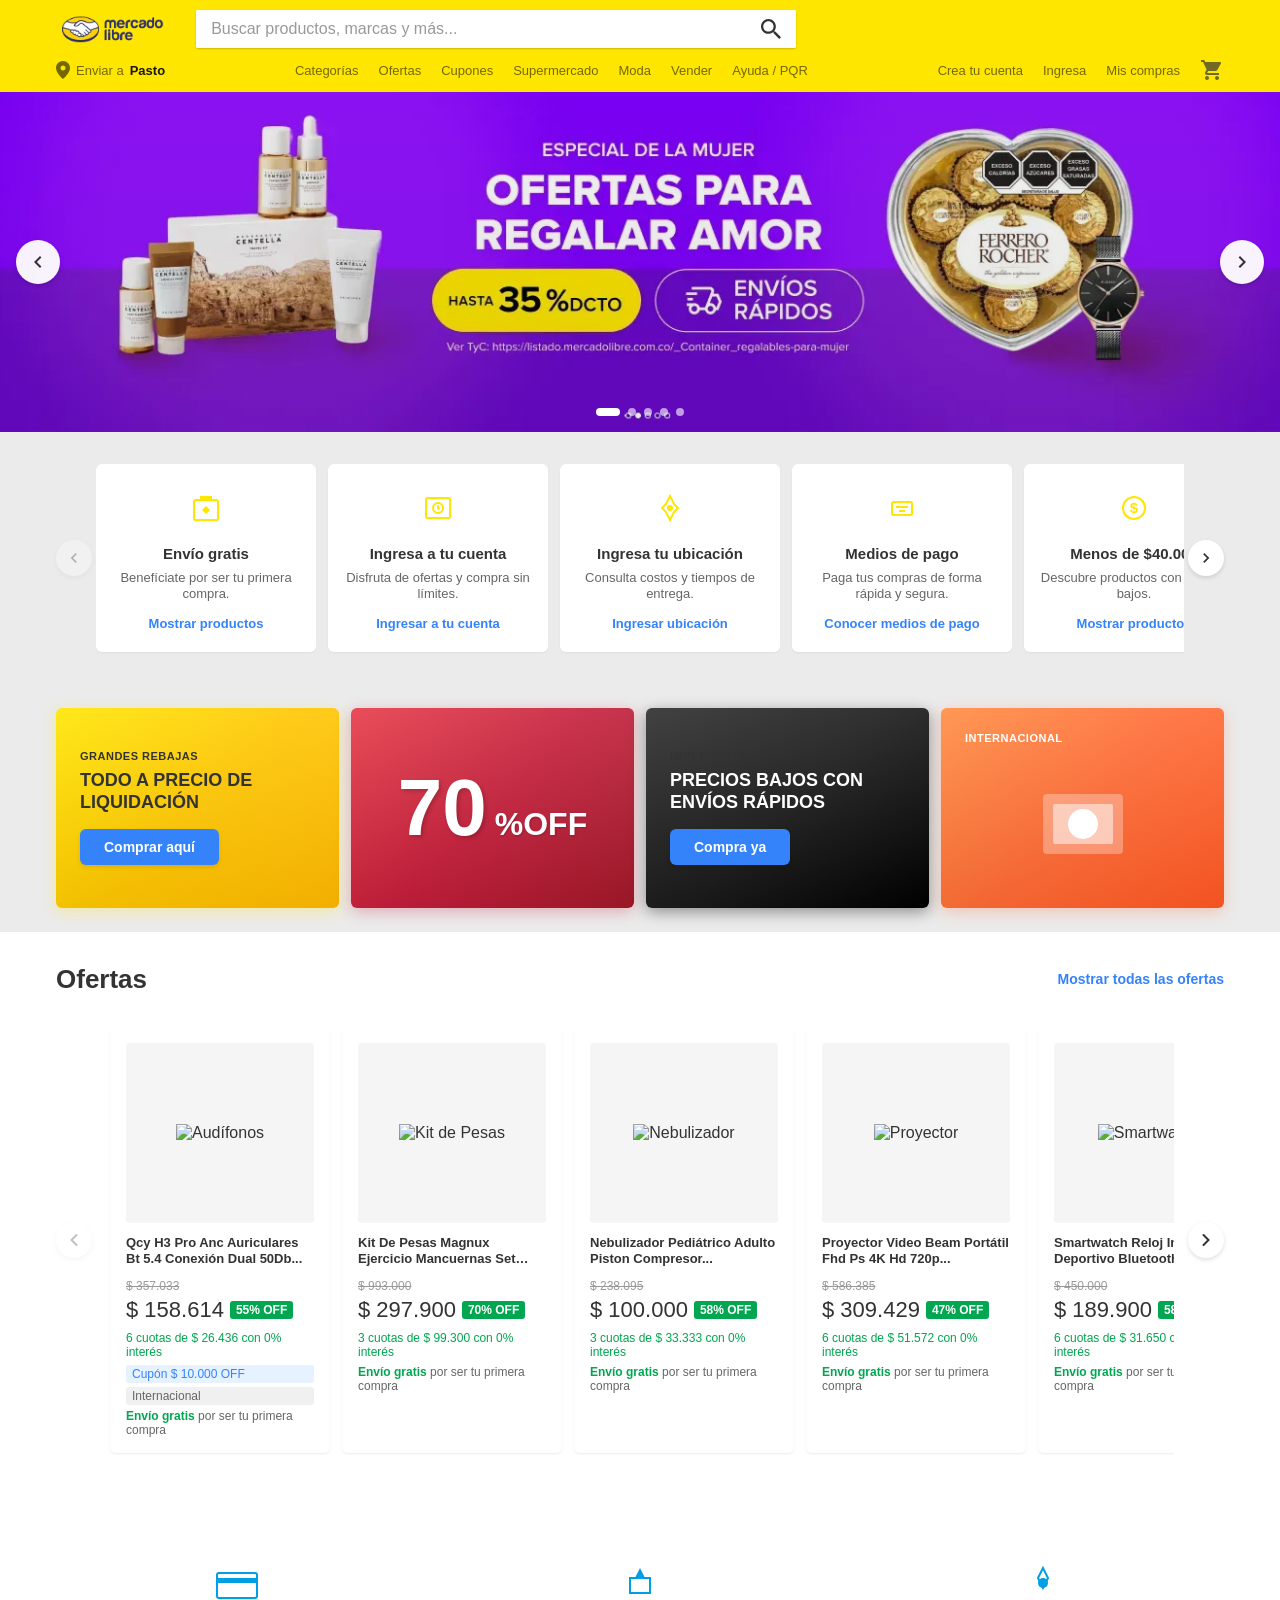
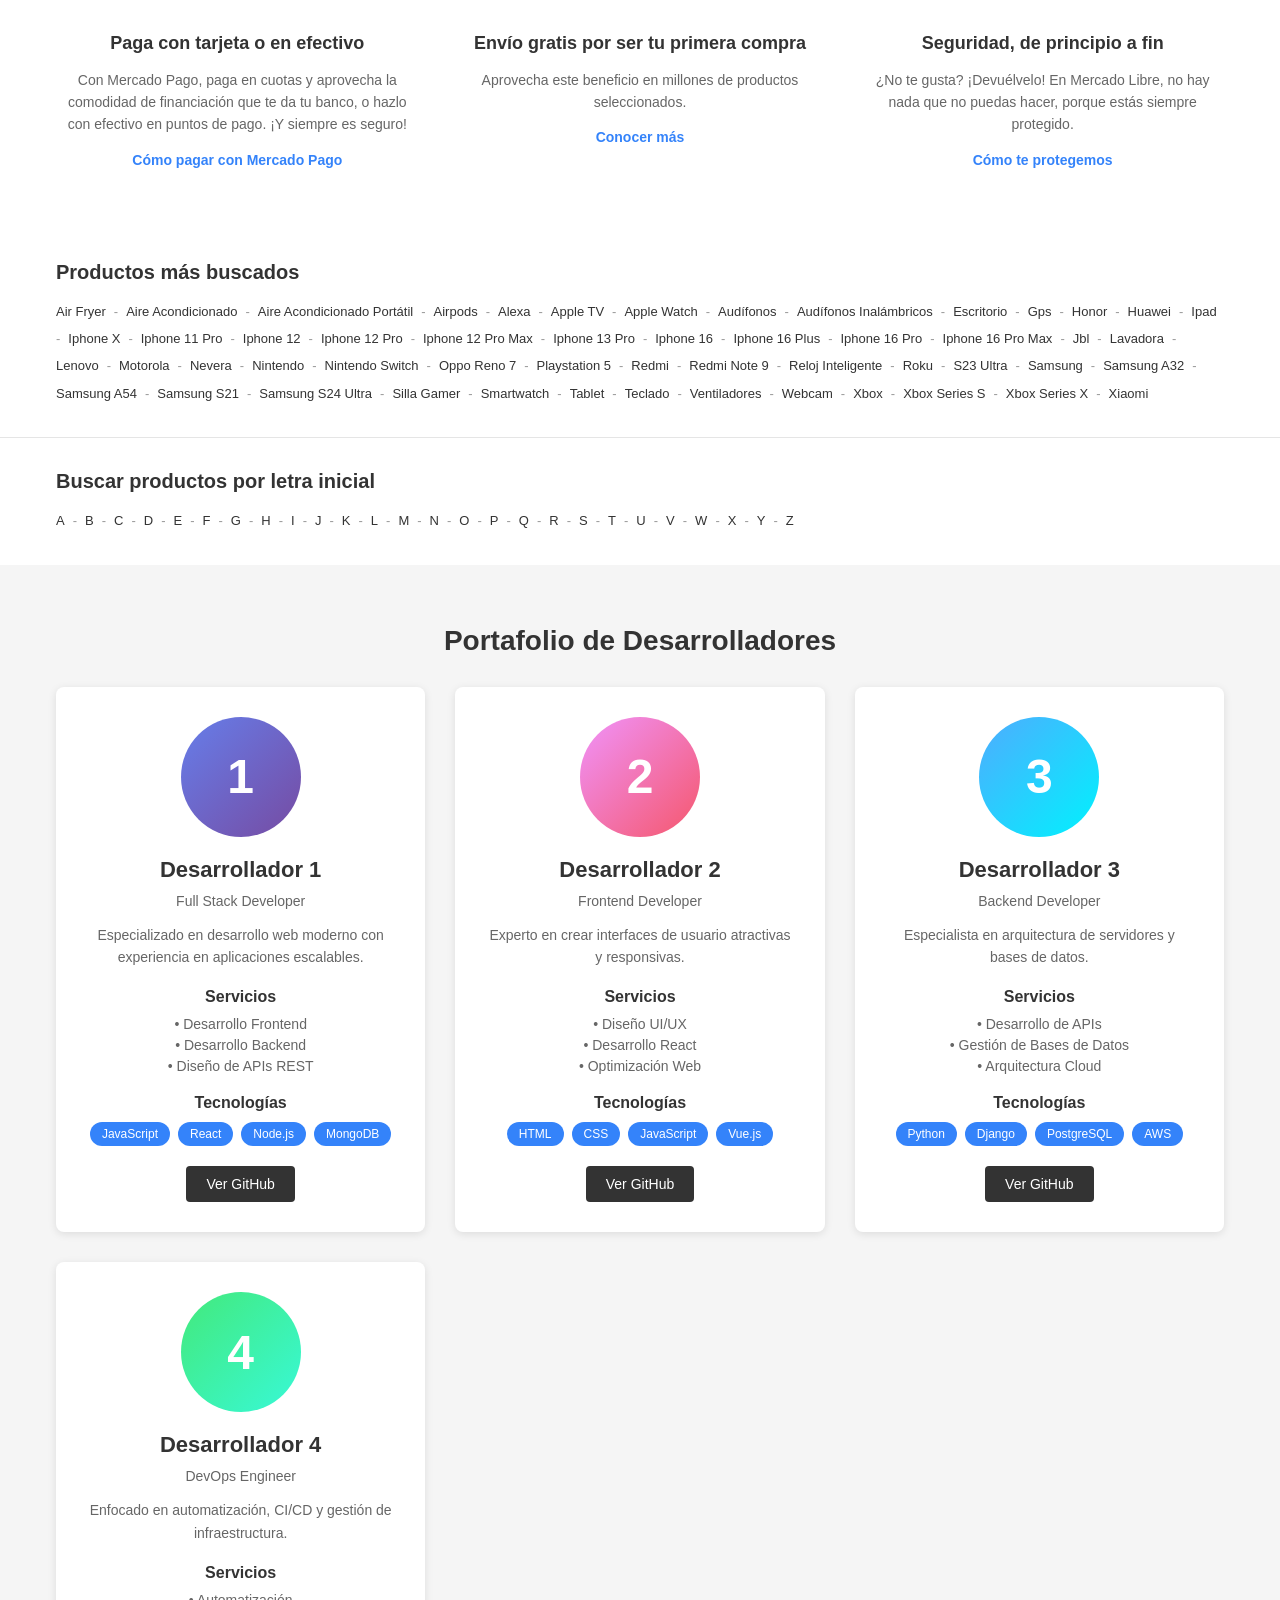
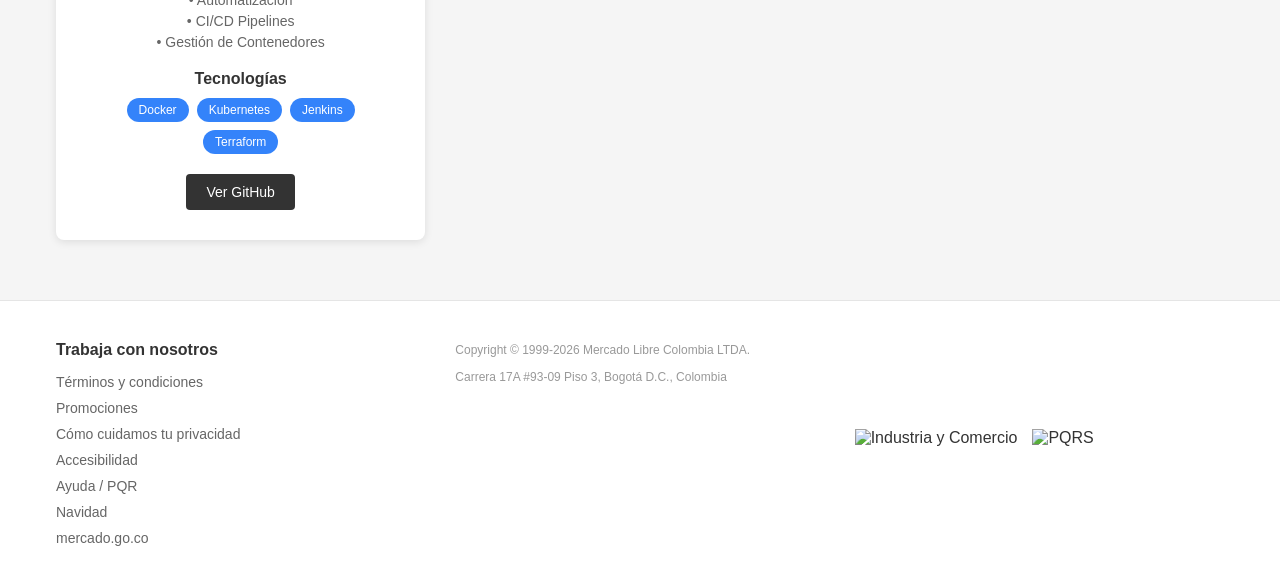
==== commit d81ebc71: "nuevos cambios" ====
--- a/index.html
+++ b/index.html
@@ -422,56 +422,111 @@
     <section class="popular-searches">
         <div class="container">
             <h2>Productos más buscados</h2>
-            <div class="search-tags">
+            <div class="search-products">
                 <a href="#">Air Fryer</a>
+                <span class="separator">-</span>
                 <a href="#">Aire Acondicionado</a>
+                <span class="separator">-</span>
                 <a href="#">Aire Acondicionado Portátil</a>
-                <a href="#">Apple Tv</a>
+                <span class="separator">-</span>
+                <a href="#">Airpods</a>
+                <span class="separator">-</span>
+                <a href="#">Alexa</a>
+                <span class="separator">-</span>
+                <a href="#">Apple TV</a>
+                <span class="separator">-</span>
                 <a href="#">Apple Watch</a>
-                <a href="#">Auriculares</a>
-                <a href="#">Auriculares Inalámbricos</a>
-                <a href="#">Backpack</a>
+                <span class="separator">-</span>
+                <a href="#">Audífonos</a>
+                <span class="separator">-</span>
+                <a href="#">Audífonos Inalámbricos</a>
+                <span class="separator">-</span>
+                <a href="#">Escritorio</a>
+                <span class="separator">-</span>
                 <a href="#">Gps</a>
-                <a href="#">Iphone</a>
+                <span class="separator">-</span>
+                <a href="#">Honor</a>
+                <span class="separator">-</span>
+                <a href="#">Huawei</a>
+                <span class="separator">-</span>
+                <a href="#">Ipad</a>
+                <span class="separator">-</span>
                 <a href="#">Iphone X</a>
-                <a href="#">Iphone 11</a>
+                <span class="separator">-</span>
+                <a href="#">Iphone 11 Pro</a>
+                <span class="separator">-</span>
+                <a href="#">Iphone 12</a>
+                <span class="separator">-</span>
                 <a href="#">Iphone 12 Pro</a>
+                <span class="separator">-</span>
                 <a href="#">Iphone 12 Pro Max</a>
+                <span class="separator">-</span>
+                <a href="#">Iphone 13 Pro</a>
+                <span class="separator">-</span>
                 <a href="#">Iphone 16</a>
+                <span class="separator">-</span>
+                <a href="#">Iphone 16 Plus</a>
+                <span class="separator">-</span>
                 <a href="#">Iphone 16 Pro</a>
+                <span class="separator">-</span>
                 <a href="#">Iphone 16 Pro Max</a>
-                <a href="#">Laptop</a>
+                <span class="separator">-</span>
+                <a href="#">Jbl</a>
+                <span class="separator">-</span>
                 <a href="#">Lavadora</a>
-                <a href="#">Lavadora Lg</a>
+                <span class="separator">-</span>
+                <a href="#">Lenovo</a>
+                <span class="separator">-</span>
                 <a href="#">Motorola</a>
+                <span class="separator">-</span>
+                <a href="#">Nevera</a>
+                <span class="separator">-</span>
                 <a href="#">Nintendo</a>
+                <span class="separator">-</span>
                 <a href="#">Nintendo Switch</a>
-                <a href="#">Dyson Neon</a>
+                <span class="separator">-</span>
+                <a href="#">Oppo Reno 7</a>
+                <span class="separator">-</span>
                 <a href="#">Playstation 5</a>
+                <span class="separator">-</span>
                 <a href="#">Redmi</a>
+                <span class="separator">-</span>
                 <a href="#">Redmi Note 9</a>
+                <span class="separator">-</span>
                 <a href="#">Reloj Inteligente</a>
+                <span class="separator">-</span>
                 <a href="#">Roku</a>
-                <a href="#">Ios 13 Plus</a>
+                <span class="separator">-</span>
+                <a href="#">S23 Ultra</a>
+                <span class="separator">-</span>
                 <a href="#">Samsung</a>
-                <a href="#">Samsung A20</a>
-                <a href="#">Samsung Galaxy A54</a>
+                <span class="separator">-</span>
+                <a href="#">Samsung A32</a>
+                <span class="separator">-</span>
+                <a href="#">Samsung A54</a>
+                <span class="separator">-</span>
+                <a href="#">Samsung S21</a>
+                <span class="separator">-</span>
                 <a href="#">Samsung S24 Ultra</a>
+                <span class="separator">-</span>
                 <a href="#">Silla Gamer</a>
+                <span class="separator">-</span>
                 <a href="#">Smartwatch</a>
+                <span class="separator">-</span>
                 <a href="#">Tablet</a>
-                <a href="#">Ipad</a>
-                <a href="#">Ipad 9</a>
-                <a href="#">Ipad 10</a>
-                <a href="#">Ipad Air</a>
-                <a href="#">Ipad Pro</a>
-                <a href="#">Iphone 16 Pro Max</a>
-                <a href="#">Iphone 16 Pro</a>
-                <a href="#">Iphone 16</a>
+                <span class="separator">-</span>
+                <a href="#">Teclado</a>
+                <span class="separator">-</span>
+                <a href="#">Ventiladores</a>
+                <span class="separator">-</span>
                 <a href="#">Webcam</a>
+                <span class="separator">-</span>
                 <a href="#">Xbox</a>
+                <span class="separator">-</span>
+                <a href="#">Xbox Series S</a>
+                <span class="separator">-</span>
                 <a href="#">Xbox Series X</a>
-                <a href="#">Xbox Series S</a>
+                <span class="separator">-</span>
                 <a href="#">Xiaomi</a>
             </div>
         </div>
--- a/css/styles.css
+++ b/css/styles.css
@@ -599,28 +599,43 @@
     overflow: hidden;
     transition: all 0.3s;
     cursor: pointer;
-    box-shadow: 0 1px 2px rgba(0,0,0,0.08);
+    box-shadow: 0 2px 8px rgba(0,0,0,0.1);
+}
+
+.promo-banner-card::before {
+    content: '';
+    position: absolute;
+    top: 0;
+    left: 0;
+    right: 0;
+    bottom: 0;
+    background: linear-gradient(180deg, rgba(255,255,255,0.1) 0%, rgba(0,0,0,0.05) 100%);
+    pointer-events: none;
 }
 
 .promo-banner-card:hover {
     transform: translateY(-4px);
-    box-shadow: 0 8px 16px rgba(0,0,0,0.15);
+    box-shadow: 0 8px 20px rgba(0,0,0,0.2);
 }
 
 .promo-banner-card.yellow {
-    background: linear-gradient(135deg, #FFE600 0%, #FFD700 100%);
+    background: linear-gradient(135deg, #FFE600 0%, #FFC700 50%, #FFB800 100%);
+    box-shadow: 0 4px 15px rgba(255, 230, 0, 0.3);
 }
 
 .promo-banner-card.red {
-    background: linear-gradient(135deg, #C41E3A 0%, #A01828 100%);
+    background: linear-gradient(135deg, #E63946 0%, #C41E3A 50%, #A01828 100%);
+    box-shadow: 0 4px 15px rgba(196, 30, 58, 0.3);
 }
 
 .promo-banner-card.black {
-    background: linear-gradient(135deg, #1a1a1a 0%, #000000 100%);
+    background: linear-gradient(135deg, #2C2C2C 0%, #1a1a1a 50%, #000000 100%);
+    box-shadow: 0 4px 15px rgba(0, 0, 0, 0.4);
 }
 
 .promo-banner-card.orange {
-    background: linear-gradient(135deg, #FF6B35 0%, #FF8C42 100%);
+    background: linear-gradient(135deg, #FF8C42 0%, #FF6B35 50%, #FF5722 100%);
+    box-shadow: 0 4px 15px rgba(255, 107, 53, 0.3);
 }
 
 .promo-content {
@@ -747,6 +762,7 @@
 .offers {
     padding: 32px 0;
     background-color: white;
+    overflow: hidden;
 }
 
 .offers-header-main {
@@ -776,6 +792,7 @@
 .offers-carousel-main {
     position: relative;
     padding: 0 50px;
+    overflow: visible;
 }
 
 .offers-scroll-main {
@@ -785,8 +802,7 @@
     scroll-behavior: smooth;
     scrollbar-width: none;
     -ms-overflow-style: none;
-    padding: 8px 0;
-    justify-content: center;
+    padding: 8px 4px;
 }
 
 .offers-scroll-main::-webkit-scrollbar {
@@ -1002,68 +1018,77 @@
 
 /* Popular Searches */
 .popular-searches {
-    padding: 40px 0;
-    background-color: #f5f5f5;
+    padding: 32px 0;
+    background-color: white;
 }
 
 .popular-searches h2 {
-    font-size: 24px;
-    margin-bottom: 20px;
-    color: #333;
-}
-
-.search-tags {
+    font-size: 20px;
+    margin-bottom: 16px;
+    color: #333;
+    font-weight: 600;
+}
+
+.search-products {
     display: flex;
     flex-wrap: wrap;
-    gap: 10px;
-}
-
-.search-tags a {
+    gap: 4px 8px;
+    align-items: center;
+    line-height: 1.8;
+}
+
+.search-products a {
+    color: #333;
+    text-decoration: none;
+    font-size: 13px;
+    transition: color 0.2s;
+}
+
+.search-products a:hover {
     color: #3483FA;
-    text-decoration: none;
-    font-size: 14px;
-    padding: 8px 12px;
-    background-color: white;
-    border-radius: 4px;
-    transition: background-color 0.2s;
-}
-
-.search-tags a:hover {
-    background-color: #e8e8e8;
+}
+
+.search-products .separator {
+    color: #999;
+    font-size: 13px;
 }
 
 /* Alphabetical Search */
 .alphabetical-search {
-    padding: 40px 0;
-    background-color: white;
+    padding: 32px 0;
+    background-color: white;
+    border-top: 1px solid #e5e5e5;
 }
 
 .alphabetical-search h2 {
-    font-size: 24px;
-    margin-bottom: 20px;
-    color: #333;
+    font-size: 20px;
+    margin-bottom: 16px;
+    color: #333;
+    font-weight: 600;
 }
 
 .alphabet-links {
     display: flex;
     flex-wrap: wrap;
-    gap: 5px;
-    align-items: center;
+    gap: 4px 8px;
+    align-items: center;
+    line-height: 1.8;
 }
 
 .alphabet-links a {
+    color: #333;
+    text-decoration: none;
+    font-size: 13px;
+    transition: color 0.2s;
+}
+
+.alphabet-links a:hover {
     color: #3483FA;
-    text-decoration: none;
-    font-size: 14px;
-    padding: 5px 10px;
-}
-
-.alphabet-links a:hover {
-    text-decoration: underline;
 }
 
 .alphabet-links span {
     color: #999;
+    font-size: 13px;
 }
 
 /* Developer Portfolio */
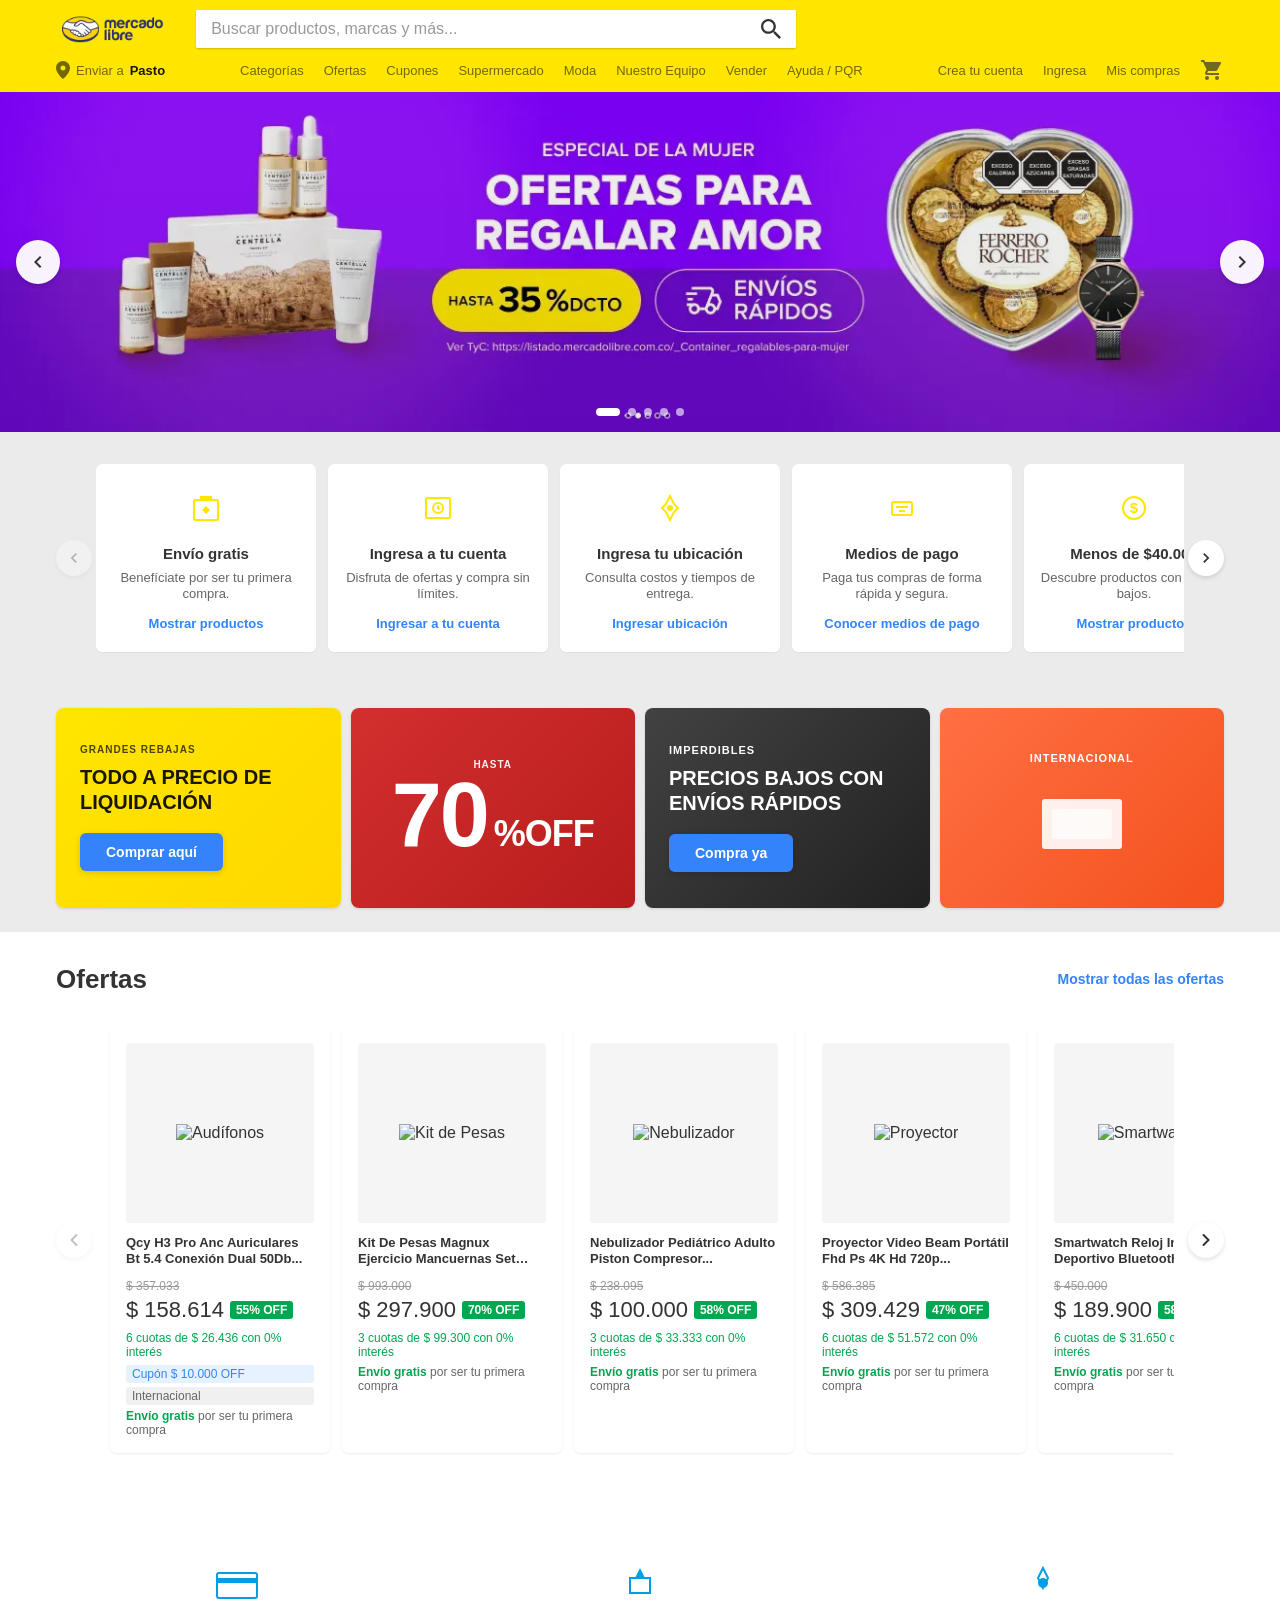
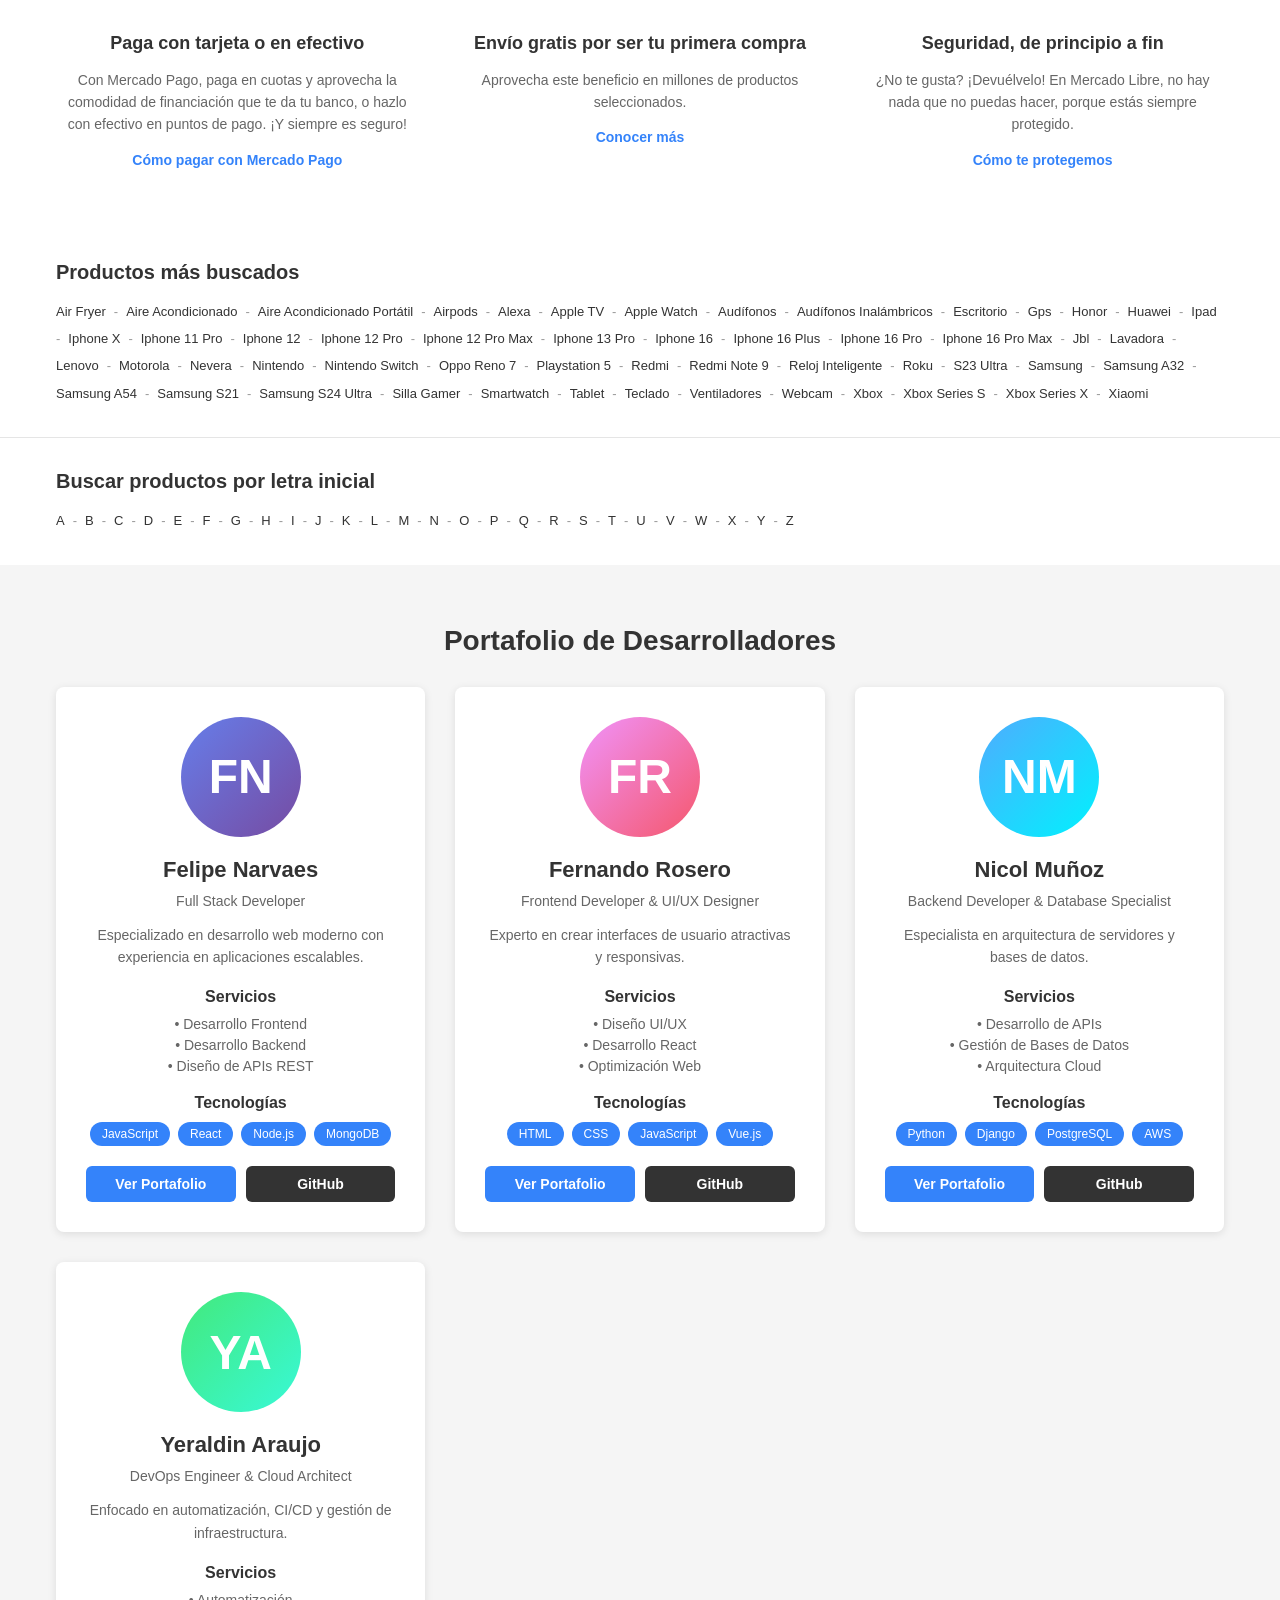
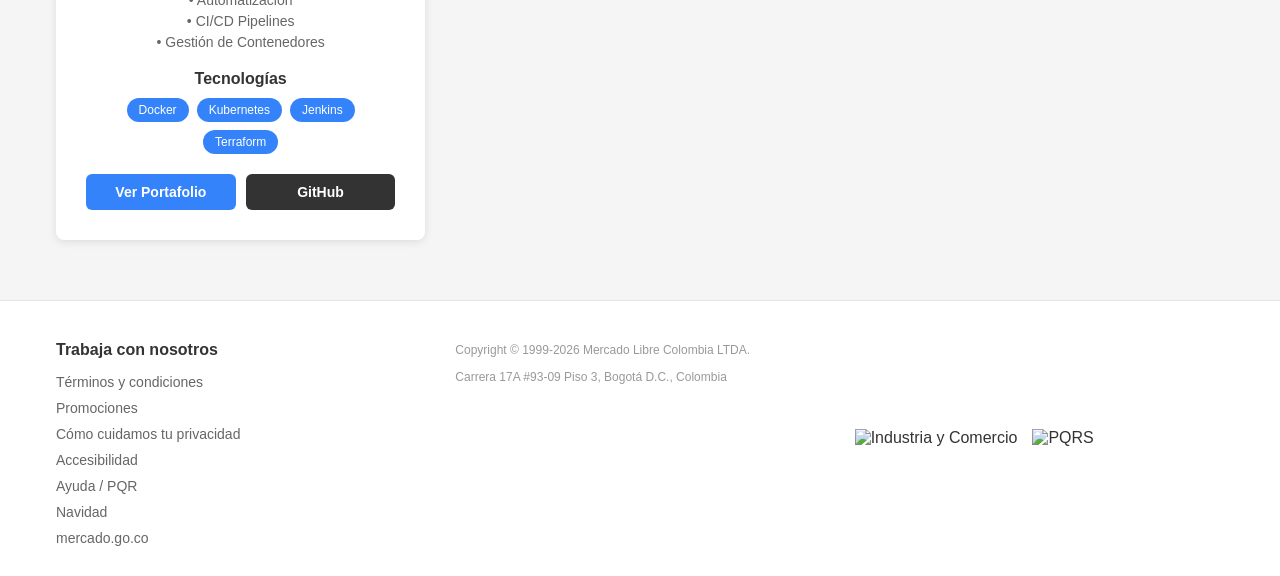
==== commit 13578267: "portafolios" ====
--- a/index.html
+++ b/index.html
@@ -41,6 +41,7 @@
                         <a href="#">Cupones</a>
                         <a href="#">Supermercado</a>
                         <a href="#">Moda</a>
+                        <a href="#dev-portfolio">Nuestro Equipo</a>
                         <a href="#">Vender</a>
                         <a href="#">Ayuda / PQR</a>
                     </nav>
@@ -211,12 +212,13 @@
                     <div class="promo-content">
                         <span class="promo-tag">GRANDES REBAJAS</span>
                         <h3 class="promo-title">TODO A PRECIO DE<br>LIQUIDACIÓN</h3>
-                        <a href="#" class="promo-btn">Comprar aquí</a>
+                        <a href="#" class="promo-btn yellow-btn">Comprar aquí</a>
                     </div>
                 </div>
                 
                 <div class="promo-banner-card red">
                     <div class="promo-content centered">
+                        <span class="promo-tag-white small">HASTA</span>
                         <div class="discount-badge-large">
                             <span class="discount-number">70</span>
                             <span class="discount-percent">%OFF</span>
@@ -224,22 +226,21 @@
                     </div>
                 </div>
                 
-                <div class="promo-banner-card black">
+                <div class="promo-banner-card dark">
                     <div class="promo-content">
-                        <span class="promo-tag">IMPERDIBLES</span>
-                        <h3 class="promo-title">PRECIOS BAJOS CON<br>ENVÍOS RÁPIDOS</h3>
-                        <a href="#" class="promo-btn">Compra ya</a>
+                        <span class="promo-tag-white">IMPERDIBLES</span>
+                        <h3 class="promo-title-white">PRECIOS BAJOS CON<br>ENVÍOS RÁPIDOS</h3>
+                        <a href="#" class="promo-btn dark-btn">Compra ya</a>
                     </div>
                 </div>
                 
                 <div class="promo-banner-card orange">
-                    <div class="promo-content">
-                        <span class="promo-tag-white">Internacional</span>
-                        <div class="promo-image">
-                            <svg width="120" height="120" viewBox="0 0 120 120" fill="none">
-                                <rect x="20" y="30" width="80" height="60" rx="4" fill="white" opacity="0.3"/>
-                                <rect x="30" y="40" width="60" height="40" rx="2" fill="white" opacity="0.5"/>
-                                <circle cx="60" cy="60" r="15" fill="white"/>
+                    <div class="promo-content centered">
+                        <span class="promo-tag-white">INTERNACIONAL</span>
+                        <div class="promo-image-box">
+                            <svg width="100" height="80" viewBox="0 0 100 80" fill="none">
+                                <rect x="10" y="15" width="80" height="50" rx="3" fill="white" opacity="0.9"/>
+                                <rect x="20" y="25" width="60" height="30" rx="2" fill="white" opacity="0.7"/>
                             </svg>
                         </div>
                     </div>
@@ -593,7 +594,7 @@
     </section>
 
     <!-- Developer Portfolio Section -->
-    <section class="dev-portfolio">
+    <section class="dev-portfolio" id="dev-portfolio">
         <div class="container">
             <h2>Portafolio de Desarrolladores</h2>
             <div class="portfolio-grid" id="portfolioGrid">
@@ -621,7 +622,7 @@
                     <p>Carrera 17A #93-09 Piso 3, Bogotá D.C., Colombia</p>
                 </div>
                 <div class="footer-badges">
-                    <img src="https://via.placeholder.com/100x50/FFFFFF/333333?text=Industria" alt="Industria y Comercio">
+                    <img src="https://sedeelectronica.sic.gov.co/themes/custom/sictheme/LogoSIC.webp" alt="Industria y Comercio">
                     <img src="https://via.placeholder.com/100x50/FFFFFF/333333?text=PQRS" alt="PQRS">
                 </div>
             </div>
--- a/css/styles.css
+++ b/css/styles.css
@@ -586,60 +586,45 @@
 .promo-grid {
     display: grid;
     grid-template-columns: repeat(4, 1fr);
-    gap: 12px;
+    gap: 10px;
 }
 
 .promo-banner-card {
-    border-radius: 6px;
-    min-height: 180px;
+    border-radius: 8px;
+    min-height: 200px;
     display: flex;
     align-items: center;
     justify-content: center;
     position: relative;
     overflow: hidden;
-    transition: all 0.3s;
+    transition: all 0.3s ease;
     cursor: pointer;
-    box-shadow: 0 2px 8px rgba(0,0,0,0.1);
-}
-
-.promo-banner-card::before {
-    content: '';
-    position: absolute;
-    top: 0;
-    left: 0;
-    right: 0;
-    bottom: 0;
-    background: linear-gradient(180deg, rgba(255,255,255,0.1) 0%, rgba(0,0,0,0.05) 100%);
-    pointer-events: none;
+    box-shadow: 0 1px 3px rgba(0,0,0,0.12);
 }
 
 .promo-banner-card:hover {
-    transform: translateY(-4px);
-    box-shadow: 0 8px 20px rgba(0,0,0,0.2);
+    transform: translateY(-3px);
+    box-shadow: 0 6px 16px rgba(0,0,0,0.15);
 }
 
 .promo-banner-card.yellow {
-    background: linear-gradient(135deg, #FFE600 0%, #FFC700 50%, #FFB800 100%);
-    box-shadow: 0 4px 15px rgba(255, 230, 0, 0.3);
+    background: linear-gradient(135deg, #FFE600 0%, #FFD700 100%);
 }
 
 .promo-banner-card.red {
-    background: linear-gradient(135deg, #E63946 0%, #C41E3A 50%, #A01828 100%);
-    box-shadow: 0 4px 15px rgba(196, 30, 58, 0.3);
-}
-
-.promo-banner-card.black {
-    background: linear-gradient(135deg, #2C2C2C 0%, #1a1a1a 50%, #000000 100%);
-    box-shadow: 0 4px 15px rgba(0, 0, 0, 0.4);
+    background: linear-gradient(135deg, #D32F2F 0%, #B71C1C 100%);
+}
+
+.promo-banner-card.dark {
+    background: linear-gradient(135deg, #424242 0%, #212121 100%);
 }
 
 .promo-banner-card.orange {
-    background: linear-gradient(135deg, #FF8C42 0%, #FF6B35 50%, #FF5722 100%);
-    box-shadow: 0 4px 15px rgba(255, 107, 53, 0.3);
+    background: linear-gradient(135deg, #FF7043 0%, #F4511E 100%);
 }
 
 .promo-content {
-    padding: 24px;
+    padding: 28px 24px;
     width: 100%;
     height: 100%;
     display: flex;
@@ -652,85 +637,109 @@
 .promo-content.centered {
     align-items: center;
     justify-content: center;
+    text-align: center;
 }
 
 .promo-tag {
-    font-size: 11px;
-    font-weight: 700;
-    letter-spacing: 0.5px;
-    margin-bottom: 8px;
-    display: inline-block;
-    color: #333;
+    font-size: 10px;
+    font-weight: 600;
+    letter-spacing: 1px;
+    margin-bottom: 10px;
+    display: block;
+    color: rgba(0,0,0,0.7);
     text-transform: uppercase;
 }
 
 .promo-tag-white {
     font-size: 11px;
-    font-weight: 700;
-    letter-spacing: 0.5px;
-    margin-bottom: 12px;
-    display: inline-block;
+    font-weight: 600;
+    letter-spacing: 1px;
+    margin-bottom: 10px;
+    display: block;
     color: white;
     text-transform: uppercase;
 }
 
+.promo-tag-white.small {
+    font-size: 10px;
+    margin-bottom: 5px;
+    opacity: 0.95;
+}
+
 .promo-title {
-    font-size: 18px;
-    font-weight: 700;
-    line-height: 1.2;
-    margin-bottom: 16px;
-    color: #333;
-}
-
-.promo-banner-card.black .promo-title {
+    font-size: 20px;
+    font-weight: 600;
+    line-height: 1.25;
+    margin-bottom: 18px;
+    color: rgba(0,0,0,0.9);
+}
+
+.promo-title-white {
+    font-size: 20px;
+    font-weight: 600;
+    line-height: 1.25;
+    margin-bottom: 18px;
     color: white;
 }
 
 .promo-btn {
     display: inline-block;
-    padding: 10px 24px;
-    background-color: #3483FA;
+    padding: 11px 26px;
     color: white;
     text-decoration: none;
     border-radius: 6px;
     font-weight: 600;
     font-size: 14px;
-    transition: all 0.2s;
+    transition: all 0.2s ease;
     align-self: flex-start;
-    box-shadow: 0 2px 4px rgba(0,0,0,0.1);
-}
-
-.promo-btn:hover {
-    background-color: #2968c8;
-    transform: scale(1.05);
-    box-shadow: 0 4px 8px rgba(0,0,0,0.2);
+    box-shadow: 0 2px 6px rgba(0,0,0,0.15);
+}
+
+.promo-btn.yellow-btn {
+    background-color: #3483FA;
+}
+
+.promo-btn.yellow-btn:hover {
+    background-color: #2968C8;
+    transform: translateY(-1px);
+    box-shadow: 0 4px 10px rgba(52, 131, 250, 0.3);
+}
+
+.promo-btn.dark-btn {
+    background-color: #3483FA;
+}
+
+.promo-btn.dark-btn:hover {
+    background-color: #2968C8;
+    transform: translateY(-1px);
+    box-shadow: 0 4px 10px rgba(52, 131, 250, 0.3);
 }
 
 .discount-badge-large {
     display: flex;
     align-items: baseline;
-    gap: 8px;
+    gap: 6px;
     color: white;
 }
 
 .discount-number {
-    font-size: 80px;
-    font-weight: 900;
-    line-height: 1;
-    text-shadow: 2px 2px 4px rgba(0,0,0,0.2);
+    font-size: 90px;
+    font-weight: 700;
+    line-height: 0.9;
+    letter-spacing: -2px;
 }
 
 .discount-percent {
-    font-size: 32px;
-    font-weight: 700;
-    text-shadow: 1px 1px 2px rgba(0,0,0,0.2);
-}
-
-.promo-image {
+    font-size: 36px;
+    font-weight: 600;
+    letter-spacing: -1px;
+}
+
+.promo-image-box {
     display: flex;
     justify-content: center;
     align-items: center;
-    margin-top: 8px;
+    margin-top: 10px;
 }
 
 /* Responsive */
@@ -855,6 +864,7 @@
     line-height: 1.3;
     display: -webkit-box;
     -webkit-line-clamp: 2;
+    line-clamp: 2;
     -webkit-box-orient: vertical;
     overflow: hidden;
     min-height: 34px;
@@ -1202,19 +1212,44 @@
     font-size: 12px;
 }
 
-.portfolio-github {
+.portfolio-actions {
+    display: flex;
+    gap: 10px;
+    justify-content: center;
+}
+
+.portfolio-btn {
     display: inline-block;
     padding: 10px 20px;
+    text-decoration: none;
+    border-radius: 6px;
+    font-size: 14px;
+    font-weight: 600;
+    transition: all 0.3s;
+    flex: 1;
+    text-align: center;
+}
+
+.portfolio-view {
+    background-color: #3483FA;
+    color: white;
+}
+
+.portfolio-view:hover {
+    background-color: #2968C8;
+    transform: translateY(-2px);
+    box-shadow: 0 4px 8px rgba(52, 131, 250, 0.3);
+}
+
+.portfolio-github {
     background-color: #333;
     color: white;
-    text-decoration: none;
-    border-radius: 4px;
-    font-size: 14px;
-    transition: background-color 0.2s;
 }
 
 .portfolio-github:hover {
     background-color: #000;
+    transform: translateY(-2px);
+    box-shadow: 0 4px 8px rgba(0, 0, 0, 0.3);
 }
 
 /* Footer */
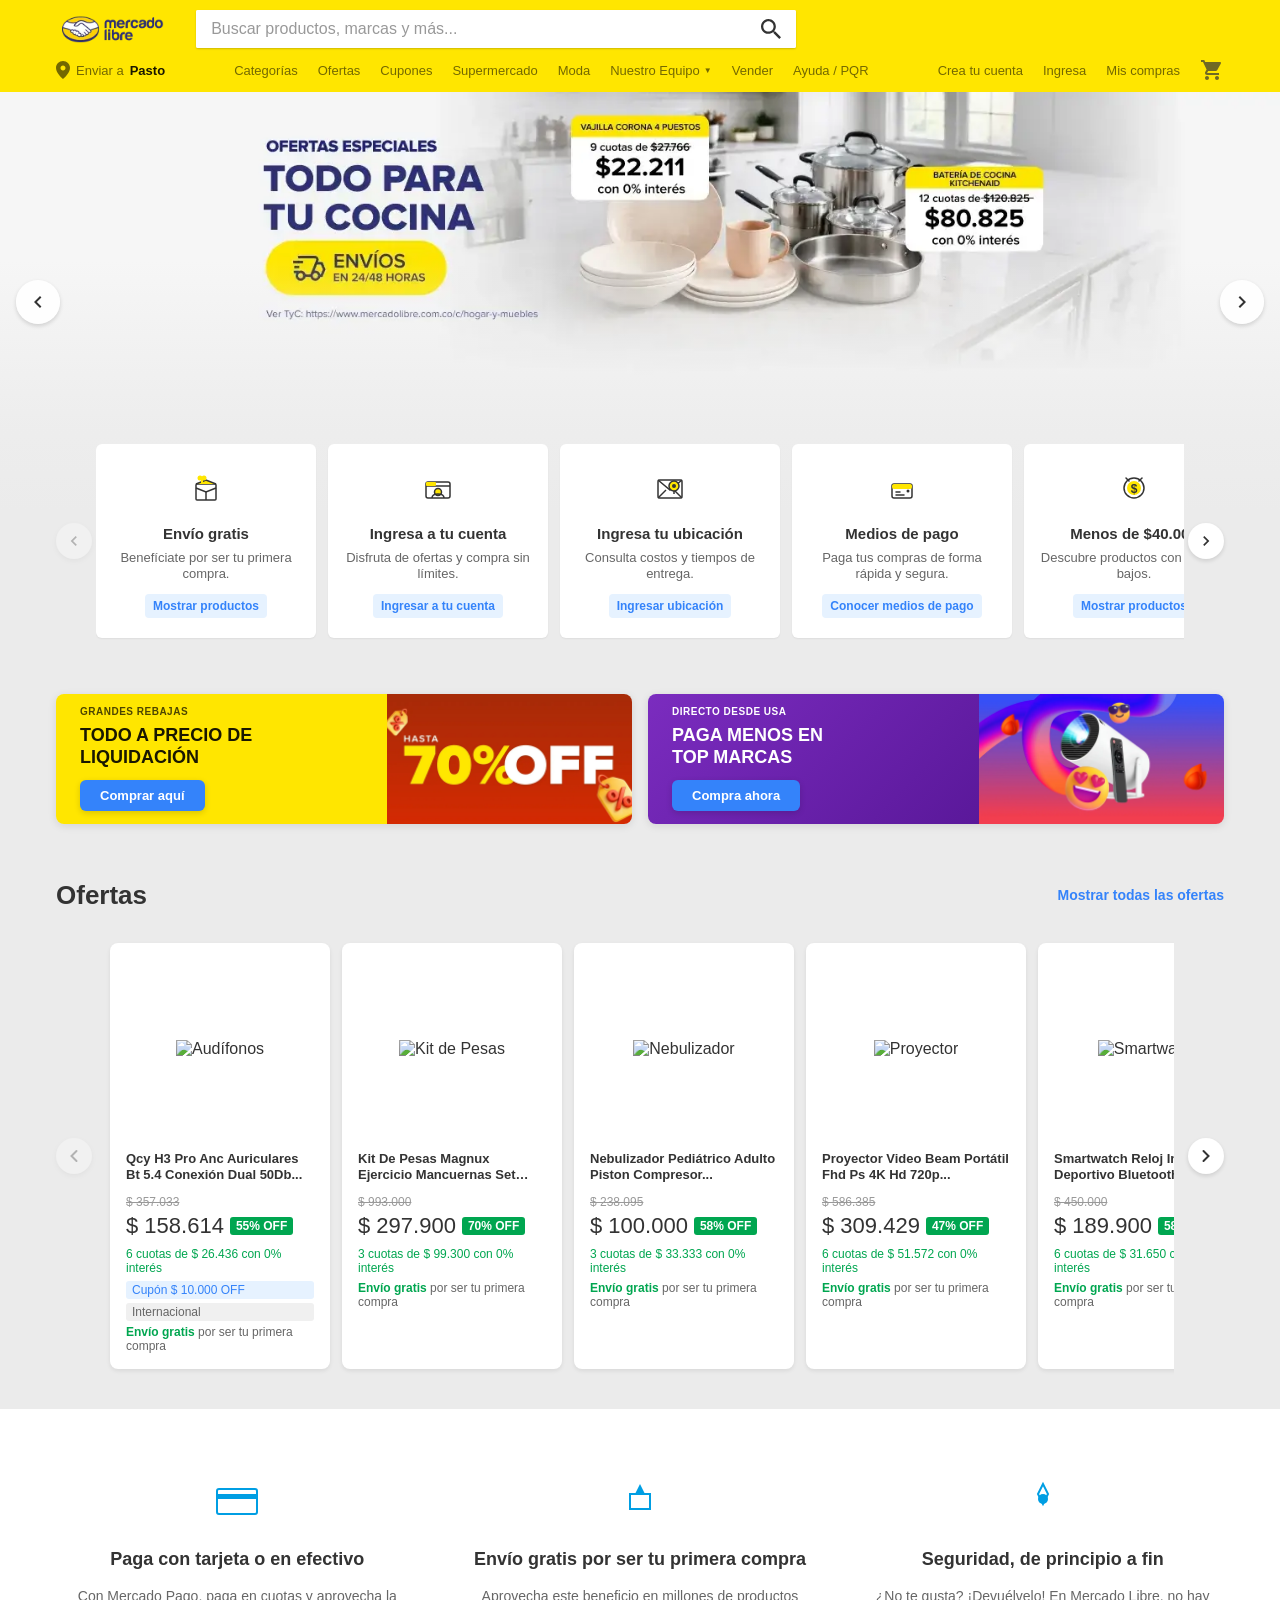
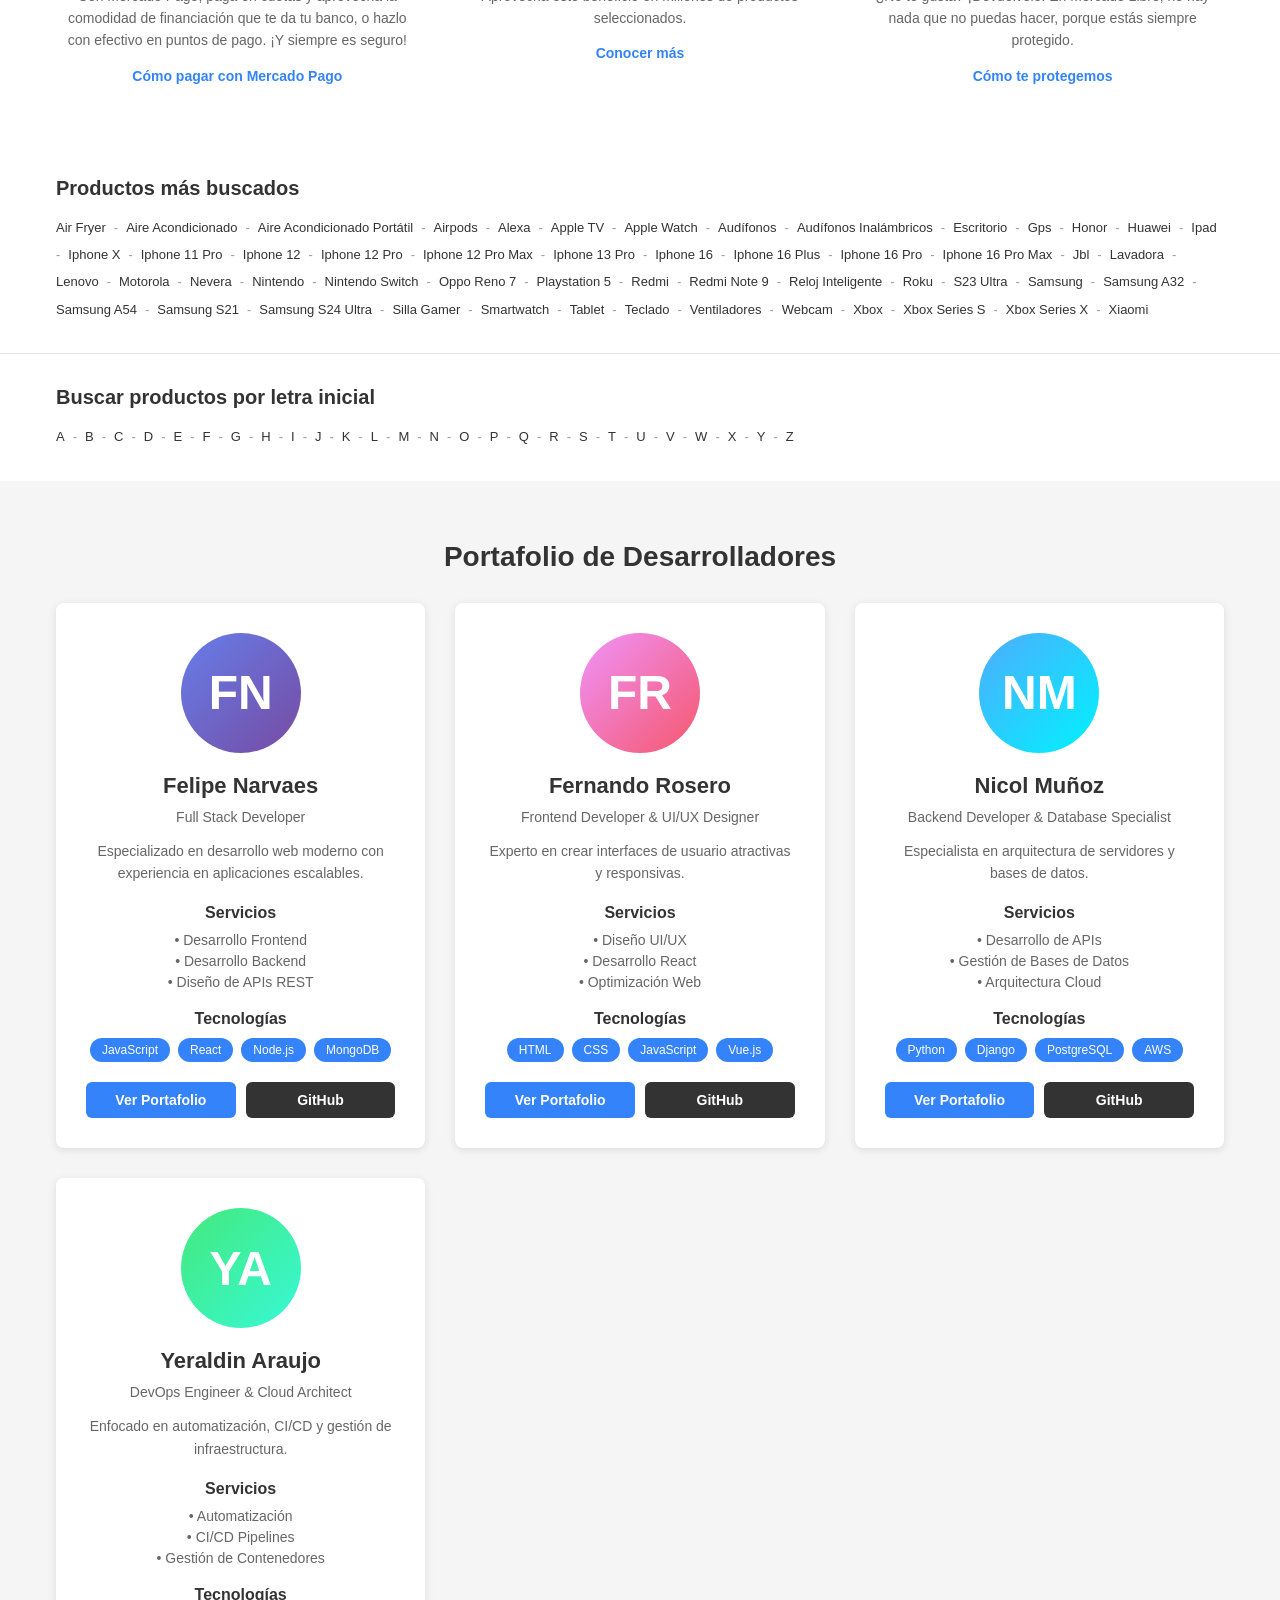
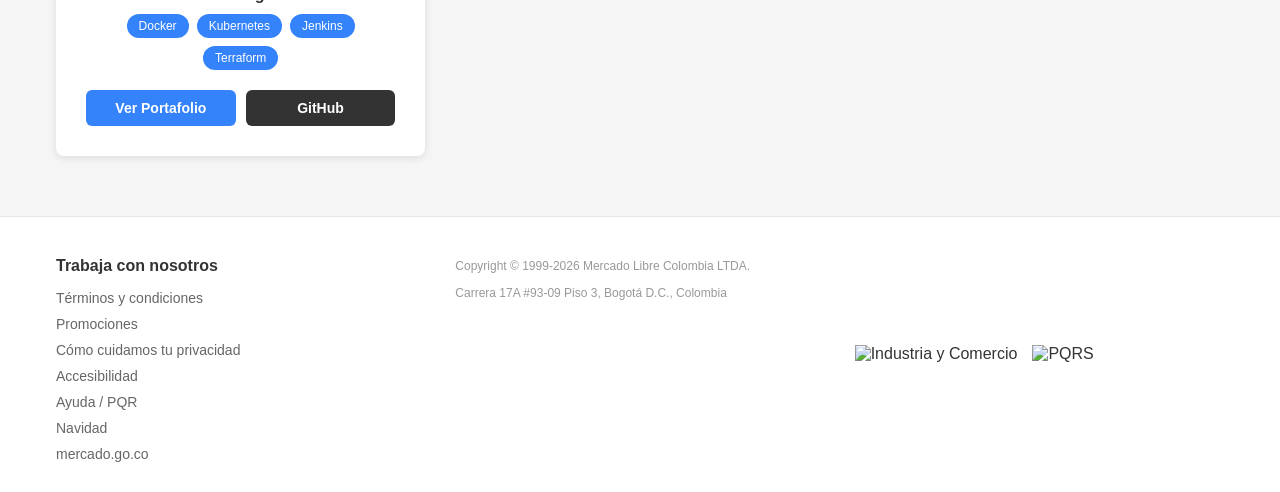
==== commit 35d1a6c1: "agregando cambios" ====
--- a/index.html
+++ b/index.html
@@ -41,7 +41,15 @@
                         <a href="#">Cupones</a>
                         <a href="#">Supermercado</a>
                         <a href="#">Moda</a>
-                        <a href="#dev-portfolio">Nuestro Equipo</a>
+                        <div class="nav-dropdown">
+                            <a href="#dev-portfolio" class="nav-dropdown-toggle">Nuestro Equipo</a>
+                            <div class="nav-dropdown-menu">
+                                <a href="portafolio/dev1/index.html">Felipe Narvaes</a>
+                                <a href="portafolio/dev2/index.html">Fernando Rosero</a>
+                                <a href="portafolio/dev3/index.html">Nicol Muñoz</a>
+                                <a href="portafolio/dev4/index.html">Yeraldin Araujo</a>
+                            </div>
+                        </div>
                         <a href="#">Vender</a>
                         <a href="#">Ayuda / PQR</a>
                     </nav>
@@ -122,9 +130,16 @@
                     <div class="benefit-card">
                         <div class="benefit-icon">
                             <svg width="48" height="48" viewBox="0 0 48 48" fill="none">
-                                <rect x="12" y="16" width="24" height="20" rx="1.5" stroke="#FFE600" stroke-width="2" fill="none"/>
-                                <path d="M24 22L28 26L24 30L20 26L24 22Z" fill="#FFE600"/>
-                                <rect x="18" y="12" width="12" height="4" fill="#FFE600"/>
+                                <!-- Caja -->
+                                <rect x="14" y="20" width="20" height="16" rx="1" stroke="#333" stroke-width="1.5" fill="none"/>
+                                <path d="M14 24 L24 28 L34 24" stroke="#333" stroke-width="1.5" fill="none"/>
+                                <line x1="24" y1="28" x2="24" y2="36" stroke="#333" stroke-width="1.5"/>
+                                <!-- Tapa de la caja -->
+                                <path d="M14 20 L24 16 L34 20" stroke="#333" stroke-width="1.5" fill="#FFE600"/>
+                                <!-- Regalo/moño -->
+                                <circle cx="18" cy="14" r="2.5" fill="#FFE600"/>
+                                <circle cx="22" cy="14" r="2.5" fill="#FFE600"/>
+                                <rect x="19" y="14" width="2" height="6" fill="#FFE600"/>
                             </svg>
                         </div>
                         <h3>Envío gratis</h3>
@@ -135,9 +150,13 @@
                     <div class="benefit-card">
                         <div class="benefit-icon">
                             <svg width="48" height="48" viewBox="0 0 48 48" fill="none">
-                                <rect x="12" y="14" width="24" height="20" rx="1.5" stroke="#FFE600" stroke-width="2" fill="none"/>
-                                <circle cx="24" cy="24" r="5" stroke="#FFE600" stroke-width="2" fill="none"/>
-                                <path d="M24 21.5V24L25.5 25.5" stroke="#FFE600" stroke-width="2"/>
+                                <!-- Carpeta/Cuenta -->
+                                <rect x="12" y="18" width="24" height="16" rx="2" stroke="#333" stroke-width="1.5" fill="none"/>
+                                <path d="M12 22 L36 22" stroke="#333" stroke-width="1.5"/>
+                                <rect x="12" y="18" width="10" height="4" rx="1" fill="#FFE600"/>
+                                <!-- Persona -->
+                                <circle cx="24" cy="28" r="3.5" stroke="#333" stroke-width="1.5" fill="#FFE600"/>
+                                <path d="M18 34 Q18 30 24 30 Q30 30 30 34" stroke="#333" stroke-width="1.5" fill="none"/>
                             </svg>
                         </div>
                         <h3>Ingresa a tu cuenta</h3>
@@ -148,8 +167,15 @@
                     <div class="benefit-card">
                         <div class="benefit-icon">
                             <svg width="48" height="48" viewBox="0 0 48 48" fill="none">
-                                <path d="M24 12L28 20L32 24L28 28L24 36L20 28L16 24L20 20L24 12Z" stroke="#FFE600" stroke-width="2" fill="none"/>
-                                <circle cx="24" cy="24" r="3" fill="#FFE600"/>
+                                <!-- Sobre -->
+                                <rect x="12" y="16" width="24" height="18" rx="1.5" stroke="#333" stroke-width="1.5" fill="none"/>
+                                <path d="M12 16 L24 26 L36 16" stroke="#333" stroke-width="1.5" fill="none"/>
+                                <path d="M12 34 L20 26" stroke="#333" stroke-width="1.5"/>
+                                <path d="M36 34 L28 26" stroke="#333" stroke-width="1.5"/>
+                                <!-- Pin de ubicación -->
+                                <circle cx="28" cy="22" r="5" fill="#FFE600" stroke="#333" stroke-width="1.5"/>
+                                <circle cx="28" cy="22" r="2" fill="#333"/>
+                                <path d="M28 27 L28 30" stroke="#333" stroke-width="1.5"/>
                             </svg>
                         </div>
                         <h3>Ingresa tu ubicación</h3>
@@ -160,8 +186,13 @@
                     <div class="benefit-card">
                         <div class="benefit-icon">
                             <svg width="48" height="48" viewBox="0 0 48 48" fill="none">
-                                <rect x="14" y="18" width="20" height="13" rx="1.5" stroke="#FFE600" stroke-width="2" fill="none"/>
-                                <path d="M18 23H30M21 27H27" stroke="#FFE600" stroke-width="2"/>
+                                <!-- Billetera -->
+                                <rect x="14" y="20" width="20" height="14" rx="2" stroke="#333" stroke-width="1.5" fill="none"/>
+                                <rect x="14" y="20" width="20" height="5" rx="2" fill="#FFE600"/>
+                                <line x1="18" y1="28" x2="22" y2="28" stroke="#333" stroke-width="1.5" stroke-linecap="round"/>
+                                <line x1="18" y1="31" x2="26" y2="31" stroke="#333" stroke-width="1.5" stroke-linecap="round"/>
+                                <!-- Detalle de cierre -->
+                                <circle cx="30" cy="27" r="1.5" fill="#333"/>
                             </svg>
                         </div>
                         <h3>Medios de pago</h3>
@@ -172,8 +203,13 @@
                     <div class="benefit-card">
                         <div class="benefit-icon">
                             <svg width="48" height="48" viewBox="0 0 48 48" fill="none">
-                                <circle cx="24" cy="24" r="11" stroke="#FFE600" stroke-width="2" fill="none"/>
-                                <text x="24" y="29" text-anchor="middle" font-size="15" font-weight="bold" fill="#FFE600">$</text>
+                                <!-- Moneda/Precio -->
+                                <circle cx="24" cy="24" r="10" stroke="#333" stroke-width="1.5" fill="none"/>
+                                <circle cx="24" cy="24" r="7" fill="#FFE600"/>
+                                <text x="24" y="29" text-anchor="middle" font-size="12" font-weight="bold" fill="#333">$</text>
+                                <!-- Líneas de precio bajo -->
+                                <line x1="16" y1="14" x2="19" y2="17" stroke="#333" stroke-width="1.5" stroke-linecap="round"/>
+                                <line x1="32" y1="14" x2="29" y2="17" stroke="#333" stroke-width="1.5" stroke-linecap="round"/>
                             </svg>
                         </div>
                         <h3>Menos de $40.000</h3>
@@ -184,9 +220,13 @@
                     <div class="benefit-card">
                         <div class="benefit-icon">
                             <svg width="48" height="48" viewBox="0 0 48 48" fill="none">
-                                <rect x="14" y="18" width="20" height="16" rx="1.5" stroke="#FFE600" stroke-width="2" fill="none"/>
-                                <path d="M19 14V18M29 14V18" stroke="#FFE600" stroke-width="2"/>
-                                <path d="M18 23H30M18 27H30M18 31H26" stroke="#FFE600" stroke-width="1.5"/>
+                                <!-- Bolsas de compras -->
+                                <rect x="14" y="18" width="10" height="14" rx="1" stroke="#333" stroke-width="1.5" fill="none"/>
+                                <path d="M17 18 Q17 14 19 14 Q21 14 21 18" stroke="#333" stroke-width="1.5" fill="none"/>
+                                <rect x="24" y="16" width="10" height="16" rx="1" stroke="#333" stroke-width="1.5" fill="#FFE600"/>
+                                <path d="M27 16 Q27 12 29 12 Q31 12 31 16" stroke="#333" stroke-width="1.5" fill="none"/>
+                                <!-- Estrella de tendencia -->
+                                <path d="M29 24 L30 26 L32 26 L30.5 27.5 L31 29.5 L29 28 L27 29.5 L27.5 27.5 L26 26 L28 26 Z" fill="#333"/>
                             </svg>
                         </div>
                         <h3>Más vendidos</h3>
@@ -208,44 +248,38 @@
     <section class="promo-banners">
         <div class="container">
             <div class="promo-grid">
-                <div class="promo-banner-card yellow">
-                    <div class="promo-content">
-                        <span class="promo-tag">GRANDES REBAJAS</span>
-                        <h3 class="promo-title">TODO A PRECIO DE<br>LIQUIDACIÓN</h3>
-                        <a href="#" class="promo-btn yellow-btn">Comprar aquí</a>
+                <!-- Grupo 1: Amarillo + 70OFF (sin espacio entre ellos) -->
+                <div class="promo-group">
+                    <div class="promo-banner-card yellow">
+                        <div class="promo-content">
+                            <span class="promo-tag">GRANDES REBAJAS</span>
+                            <h3 class="promo-title">TODO A PRECIO DE<br>LIQUIDACIÓN</h3>
+                            <a href="#" class="promo-btn yellow-btn">Comprar aquí</a>
+                        </div>
+                    </div>
+                    
+                    <div class="promo-banner-card red">
+                        <img src="img/70off.png" alt="70% OFF" class="promo-image">
                     </div>
                 </div>
                 
-                <div class="promo-banner-card red">
-                    <div class="promo-content centered">
-                        <span class="promo-tag-white small">HASTA</span>
-                        <div class="discount-badge-large">
-                            <span class="discount-number">70</span>
-                            <span class="discount-percent">%OFF</span>
-                        </div>
-                    </div>
-                </div>
-                
-                <div class="promo-banner-card dark">
-                    <div class="promo-content">
-                        <span class="promo-tag-white">IMPERDIBLES</span>
-                        <h3 class="promo-title-white">PRECIOS BAJOS CON<br>ENVÍOS RÁPIDOS</h3>
-                        <a href="#" class="promo-btn dark-btn">Compra ya</a>
-                    </div>
-                </div>
-                
-                <div class="promo-banner-card orange">
-                    <div class="promo-content centered">
-                        <span class="promo-tag-white">INTERNACIONAL</span>
-                        <div class="promo-image-box">
-                            <svg width="100" height="80" viewBox="0 0 100 80" fill="none">
-                                <rect x="10" y="15" width="80" height="50" rx="3" fill="white" opacity="0.9"/>
-                                <rect x="20" y="25" width="60" height="30" rx="2" fill="white" opacity="0.7"/>
-                            </svg>
-                        </div>
-                    </div>
-                </div>
-            </div>
+                <!-- Grupo 2: Morado + Top Marcas (sin espacio entre ellos) -->
+                <div class="promo-group">
+                    <div class="promo-banner-card purple">
+                        <div class="promo-content">
+                            <span class="promo-tag-white">DIRECTO DESDE USA</span>
+                            <h3 class="promo-title-white">PAGA MENOS EN<br>TOP MARCAS</h3>
+                            <a href="#" class="promo-btn purple-btn">Compra ahora</a>
+                        </div>
+                    </div>
+                    
+                    <div class="promo-banner-card image-card">
+                        <img src="img/topmarcas.png" alt="Top Marcas" class="promo-image">
+                    </div>
+                </div>
+            </div>
+        </div>
+    </section>
         </div>
     </section>
 
--- a/css/styles.css
+++ b/css/styles.css
@@ -59,6 +59,7 @@
     gap: 20px;
     flex: 1;
     justify-content: center;
+    align-items: center;
 }
 
 .header-nav a {
@@ -73,6 +74,68 @@
     color: rgba(0,0,0,.9);
 }
 
+/* Dropdown Menu */
+.nav-dropdown {
+    position: relative;
+    display: inline-block;
+}
+
+.nav-dropdown-toggle {
+    cursor: pointer;
+    display: flex;
+    align-items: center;
+}
+
+.nav-dropdown-toggle::after {
+    content: '▼';
+    font-size: 8px;
+    margin-left: 4px;
+    transition: transform 0.2s;
+}
+
+.nav-dropdown:hover .nav-dropdown-toggle::after {
+    transform: rotate(180deg);
+}
+
+.nav-dropdown-menu {
+    position: absolute;
+    top: 100%;
+    left: 50%;
+    transform: translateX(-50%);
+    background-color: white;
+    min-width: 200px;
+    box-shadow: 0 4px 12px rgba(0,0,0,0.15);
+    border-radius: 6px;
+    padding: 8px 0;
+    margin-top: 8px;
+    opacity: 0;
+    visibility: hidden;
+    transition: all 0.3s ease;
+    z-index: 1000;
+}
+
+.nav-dropdown:hover .nav-dropdown-menu {
+    opacity: 1;
+    visibility: visible;
+    margin-top: 12px;
+}
+
+.nav-dropdown-menu a {
+    display: block;
+    padding: 10px 20px;
+    color: rgba(0,0,0,.7);
+    text-decoration: none;
+    transition: all 0.2s;
+    font-size: 13px;
+    white-space: nowrap;
+}
+
+.nav-dropdown-menu a:hover {
+    background-color: #f5f5f5;
+    color: #3483FA;
+    padding-left: 24px;
+}
+
 .header-actions {
     display: flex;
     gap: 20px;
@@ -159,12 +222,14 @@
     padding: 0;
     position: relative;
     width: 100%;
+    margin-bottom: -100px;
+    z-index: 1;
 }
 
 .carousel-container {
     position: relative;
     width: 100%;
-    height: 340px;
+    height: 420px;
     overflow: hidden;
 }
 
@@ -203,7 +268,12 @@
     left: 0;
     right: 0;
     bottom: 0;
-    background: linear-gradient(to bottom, rgba(0,0,0,0.05) 0%, rgba(0,0,0,0.1) 100%);
+    background: linear-gradient(to bottom, 
+        rgba(235, 235, 235, 0) 0%, 
+        rgba(235, 235, 235, 0) 40%, 
+        rgba(235, 235, 235, 0.4) 60%, 
+        rgba(235, 235, 235, 0.8) 80%, 
+        rgba(235, 235, 235, 1) 100%);
 }
 
 .hero-content {
@@ -460,7 +530,9 @@
 /* Benefits Section */
 .benefits {
     padding: 24px 0;
-    background-color: #EBEBEB;
+    background-color: transparent;
+    position: relative;
+    z-index: 10;
 }
 
 .benefits-scroll-container {
@@ -531,13 +603,21 @@
 .benefit-link {
     color: #3483FA;
     text-decoration: none;
-    font-size: 13px;
-    font-weight: 600;
+    font-family: 'Proxima Nova', -apple-system, BlinkMacSystemFont, 'Segoe UI', Roboto, sans-serif;
+    font-size: 12px;
+    font-weight: 600;
+    line-height: 12px;
+    padding: 6px 8px;
+    text-align: center;
     display: inline-block;
+    background-color: #E6F2FF;
+    border-radius: 4px;
+    transition: background-color 0.2s ease;
 }
 
 .benefit-link:hover {
-    text-decoration: underline;
+    text-decoration: none;
+    background-color: #CCE5FF;
 }
 
 .benefits-scroll-btn {
@@ -584,14 +664,23 @@
 }
 
 .promo-grid {
-    display: grid;
-    grid-template-columns: repeat(4, 1fr);
-    gap: 10px;
+    display: flex;
+    gap: 16px;
+    justify-content: center;
+    max-width: 1200px;
+    margin: 0 auto;
+}
+
+.promo-group {
+    display: flex;
+    gap: 0;
+    box-shadow: 0 2px 8px rgba(0,0,0,0.1);
+    border-radius: 8px;
+    overflow: hidden;
 }
 
 .promo-banner-card {
-    border-radius: 8px;
-    min-height: 200px;
+    height: 130px;
     display: flex;
     align-items: center;
     justify-content: center;
@@ -599,39 +688,51 @@
     overflow: hidden;
     transition: all 0.3s ease;
     cursor: pointer;
-    box-shadow: 0 1px 3px rgba(0,0,0,0.12);
-}
-
-.promo-banner-card:hover {
+}
+
+.promo-group:hover {
     transform: translateY(-3px);
     box-shadow: 0 6px 16px rgba(0,0,0,0.15);
 }
 
 .promo-banner-card.yellow {
-    background: linear-gradient(135deg, #FFE600 0%, #FFD700 100%);
+    background-color: #FFE600;
+    width: 334px;
 }
 
 .promo-banner-card.red {
     background: linear-gradient(135deg, #D32F2F 0%, #B71C1C 100%);
-}
-
-.promo-banner-card.dark {
-    background: linear-gradient(135deg, #424242 0%, #212121 100%);
-}
-
-.promo-banner-card.orange {
-    background: linear-gradient(135deg, #FF7043 0%, #F4511E 100%);
-}
-
-.promo-content {
-    padding: 28px 24px;
+    width: 248px;
+}
+
+.promo-banner-card.purple {
+    background: linear-gradient(135deg, #7B2CBF 0%, #5A189A 100%);
+    width: 334px;
+}
+
+.promo-banner-card.image-card {
+    background: transparent;
+    width: 248px;
+}
+
+.promo-image {
     width: 100%;
     height: 100%;
+    object-fit: cover;
+    display: block;
+}
+
+.promo-content {
+    padding: 20px 24px;
+    width: 100%;
+    height: 100%;
     display: flex;
     flex-direction: column;
     justify-content: center;
+    align-items: flex-start;
     position: relative;
     z-index: 2;
+    font-size: 13px;
 }
 
 .promo-content.centered {
@@ -643,18 +744,18 @@
 .promo-tag {
     font-size: 10px;
     font-weight: 600;
-    letter-spacing: 1px;
-    margin-bottom: 10px;
+    letter-spacing: 0.5px;
+    margin-bottom: 8px;
     display: block;
     color: rgba(0,0,0,0.7);
     text-transform: uppercase;
 }
 
 .promo-tag-white {
-    font-size: 11px;
-    font-weight: 600;
-    letter-spacing: 1px;
-    margin-bottom: 10px;
+    font-size: 10px;
+    font-weight: 600;
+    letter-spacing: 0.5px;
+    margin-bottom: 8px;
     display: block;
     color: white;
     text-transform: uppercase;
@@ -667,31 +768,30 @@
 }
 
 .promo-title {
-    font-size: 20px;
-    font-weight: 600;
-    line-height: 1.25;
-    margin-bottom: 18px;
+    font-size: 18px;
+    font-weight: 600;
+    line-height: 1.2;
+    margin-bottom: 12px;
     color: rgba(0,0,0,0.9);
 }
 
 .promo-title-white {
-    font-size: 20px;
-    font-weight: 600;
-    line-height: 1.25;
-    margin-bottom: 18px;
+    font-size: 18px;
+    font-weight: 600;
+    line-height: 1.2;
+    margin-bottom: 12px;
     color: white;
 }
 
 .promo-btn {
     display: inline-block;
-    padding: 11px 26px;
+    padding: 8px 20px;
     color: white;
     text-decoration: none;
     border-radius: 6px;
     font-weight: 600;
-    font-size: 14px;
+    font-size: 13px;
     transition: all 0.2s ease;
-    align-self: flex-start;
     box-shadow: 0 2px 6px rgba(0,0,0,0.15);
 }
 
@@ -742,6 +842,20 @@
     margin-top: 10px;
 }
 
+.promo-btn.purple-btn {
+    background-color: #3483FA;
+}
+
+.promo-btn.purple-btn:hover {
+    background-color: #2968C8;
+    transform: translateY(-1px);
+    box-shadow: 0 4px 10px rgba(52, 131, 250, 0.3);
+}
+
+.promo-banner-card.purple {
+    background: linear-gradient(135deg, #7B2CBF 0%, #5A189A 100%);
+}
+
 /* Responsive */
 @media (max-width: 1024px) {
     .promo-grid {
@@ -770,7 +884,7 @@
 /* Offers Section */
 .offers {
     padding: 32px 0;
-    background-color: white;
+    background-color: #EBEBEB;
     overflow: hidden;
 }
 
@@ -819,14 +933,14 @@
 }
 
 .offer-card {
-    background-color: white;
-    border-radius: 6px;
+    background-color: #ffffff;
+    border-radius: 8px;
     padding: 16px;
     min-width: 220px;
     max-width: 220px;
     min-height: 420px;
     flex-shrink: 0;
-    box-shadow: 0 1px 2px rgba(0,0,0,0.08);
+    box-shadow: 0 2px 4px rgba(0,0,0,0.08);
     transition: all 0.3s;
     cursor: pointer;
     display: flex;
@@ -834,8 +948,8 @@
 }
 
 .offer-card:hover {
-    box-shadow: 0 4px 12px rgba(0,0,0,0.12);
-    transform: translateY(-2px);
+    box-shadow: 0 6px 16px rgba(0,0,0,0.15);
+    transform: translateY(-4px);
 }
 
 .offer-image {
@@ -845,7 +959,7 @@
     align-items: center;
     justify-content: center;
     margin-bottom: 12px;
-    background-color: #f5f5f5;
+    background-color: #ffffff;
     border-radius: 4px;
     overflow: hidden;
     flex-shrink: 0;
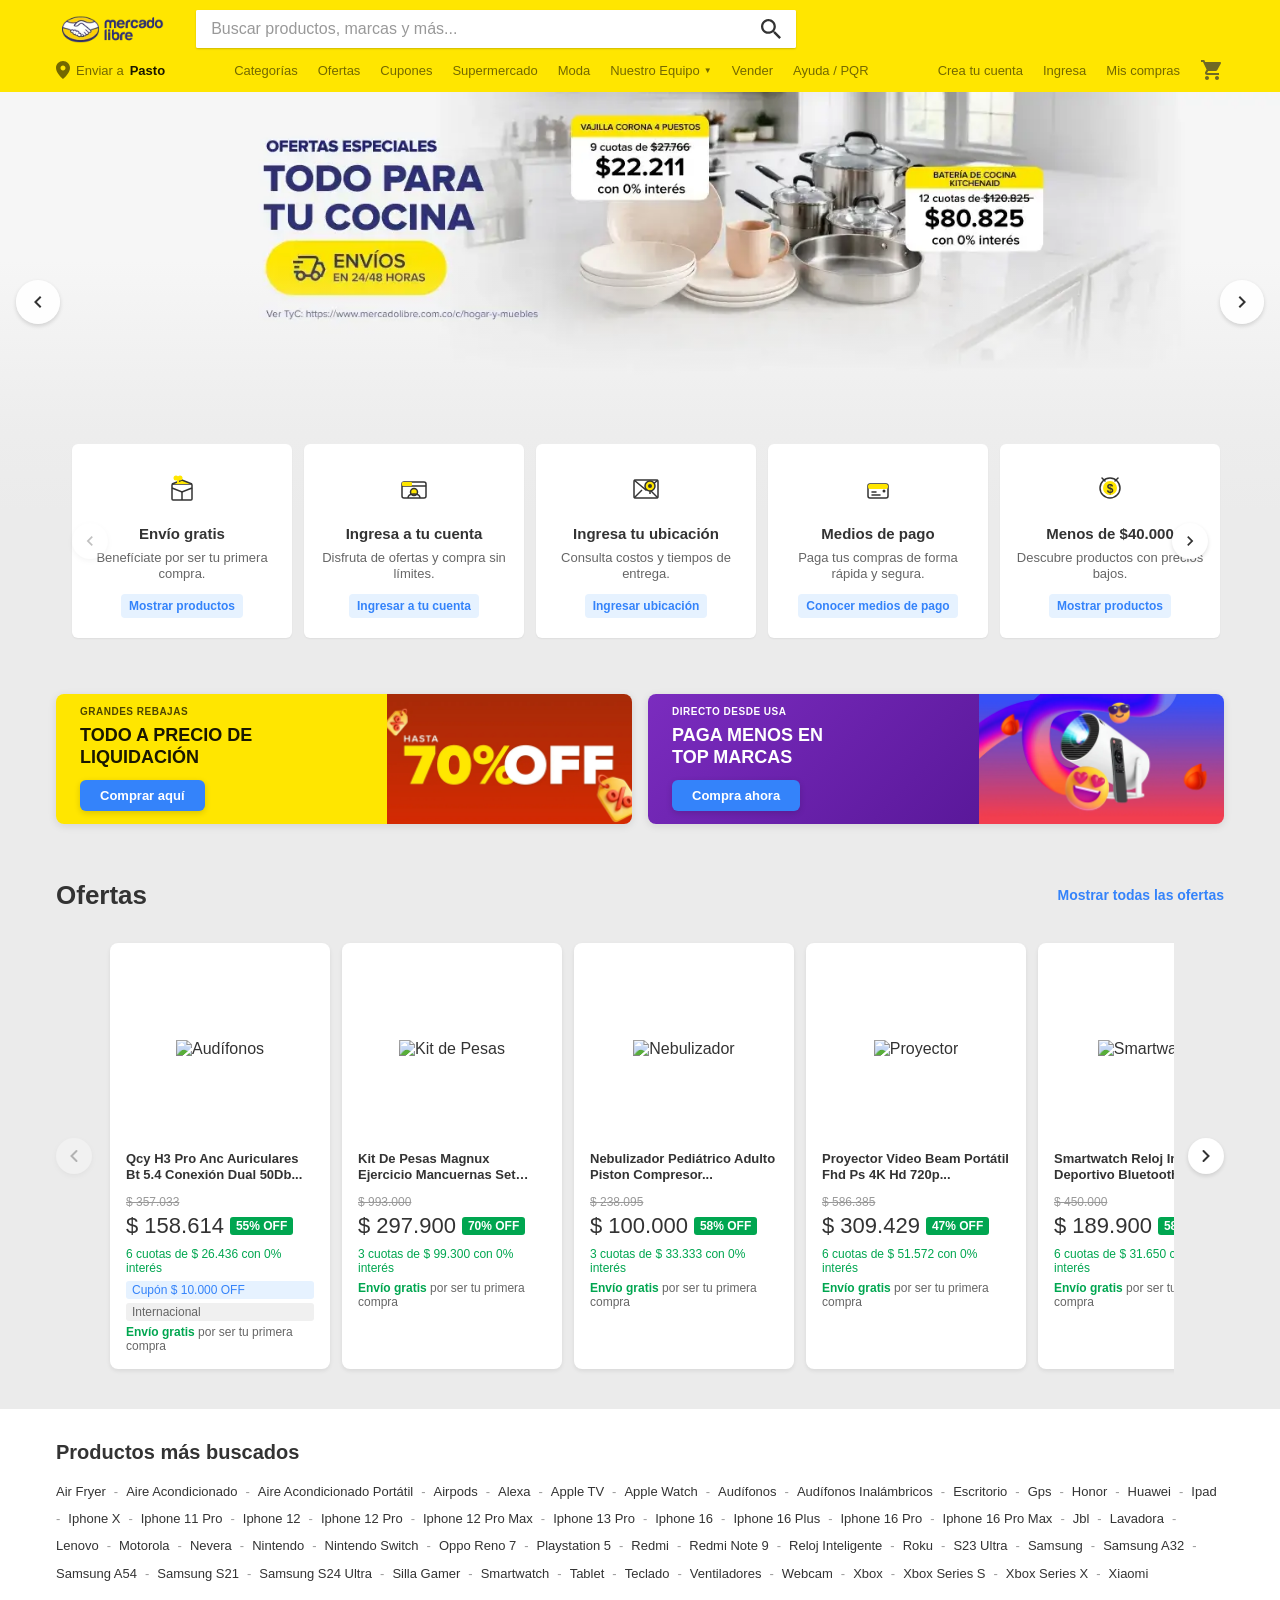
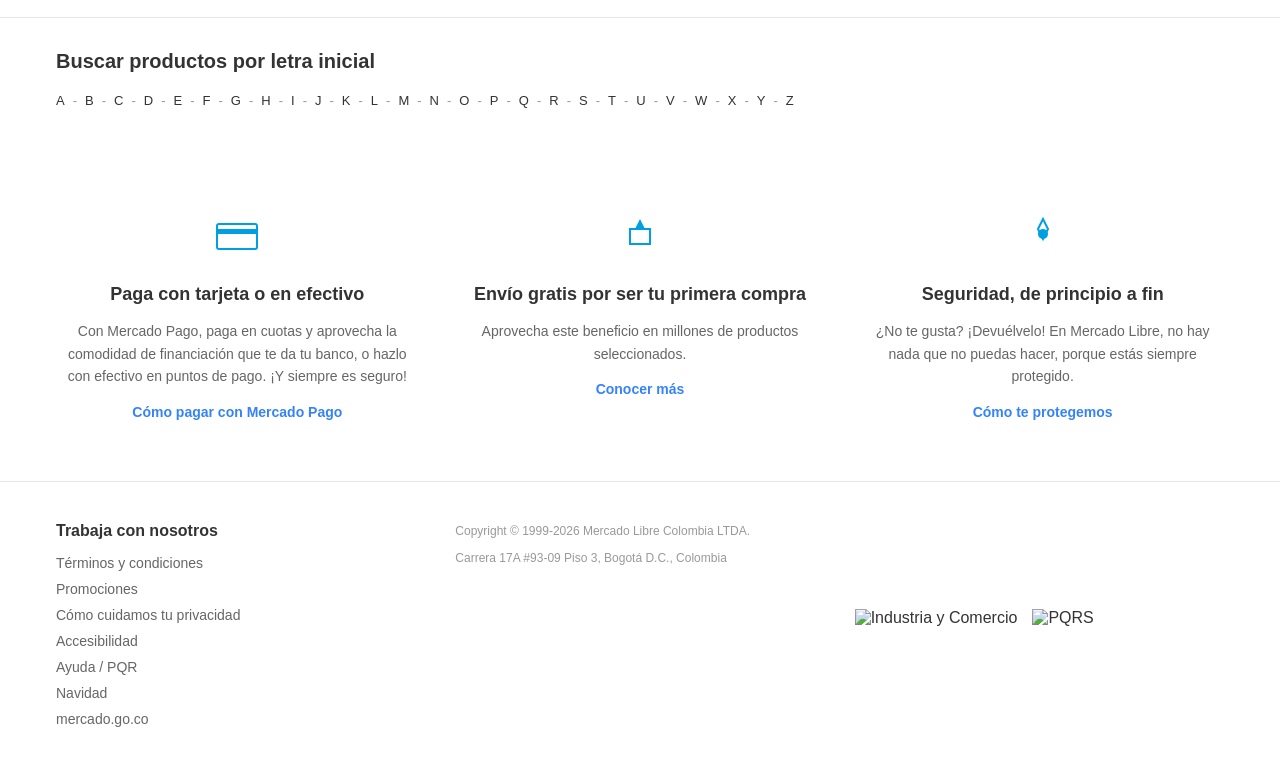
==== commit 49017124: "subiendo mas cambios" ====
--- a/index.html
+++ b/index.html
@@ -410,6 +410,180 @@
         </div>
     </section>
 
+    <!-- Popular Searches -->
+    <section class="popular-searches">
+        <div class="container">
+            <h2>Productos más buscados</h2>
+            <div class="search-products">
+                <a href="#">Air Fryer</a>
+                <span class="separator">-</span>
+                <a href="#">Aire Acondicionado</a>
+                <span class="separator">-</span>
+                <a href="#">Aire Acondicionado Portátil</a>
+                <span class="separator">-</span>
+                <a href="#">Airpods</a>
+                <span class="separator">-</span>
+                <a href="#">Alexa</a>
+                <span class="separator">-</span>
+                <a href="#">Apple TV</a>
+                <span class="separator">-</span>
+                <a href="#">Apple Watch</a>
+                <span class="separator">-</span>
+                <a href="#">Audífonos</a>
+                <span class="separator">-</span>
+                <a href="#">Audífonos Inalámbricos</a>
+                <span class="separator">-</span>
+                <a href="#">Escritorio</a>
+                <span class="separator">-</span>
+                <a href="#">Gps</a>
+                <span class="separator">-</span>
+                <a href="#">Honor</a>
+                <span class="separator">-</span>
+                <a href="#">Huawei</a>
+                <span class="separator">-</span>
+                <a href="#">Ipad</a>
+                <span class="separator">-</span>
+                <a href="#">Iphone X</a>
+                <span class="separator">-</span>
+                <a href="#">Iphone 11 Pro</a>
+                <span class="separator">-</span>
+                <a href="#">Iphone 12</a>
+                <span class="separator">-</span>
+                <a href="#">Iphone 12 Pro</a>
+                <span class="separator">-</span>
+                <a href="#">Iphone 12 Pro Max</a>
+                <span class="separator">-</span>
+                <a href="#">Iphone 13 Pro</a>
+                <span class="separator">-</span>
+                <a href="#">Iphone 16</a>
+                <span class="separator">-</span>
+                <a href="#">Iphone 16 Plus</a>
+                <span class="separator">-</span>
+                <a href="#">Iphone 16 Pro</a>
+                <span class="separator">-</span>
+                <a href="#">Iphone 16 Pro Max</a>
+                <span class="separator">-</span>
+                <a href="#">Jbl</a>
+                <span class="separator">-</span>
+                <a href="#">Lavadora</a>
+                <span class="separator">-</span>
+                <a href="#">Lenovo</a>
+                <span class="separator">-</span>
+                <a href="#">Motorola</a>
+                <span class="separator">-</span>
+                <a href="#">Nevera</a>
+                <span class="separator">-</span>
+                <a href="#">Nintendo</a>
+                <span class="separator">-</span>
+                <a href="#">Nintendo Switch</a>
+                <span class="separator">-</span>
+                <a href="#">Oppo Reno 7</a>
+                <span class="separator">-</span>
+                <a href="#">Playstation 5</a>
+                <span class="separator">-</span>
+                <a href="#">Redmi</a>
+                <span class="separator">-</span>
+                <a href="#">Redmi Note 9</a>
+                <span class="separator">-</span>
+                <a href="#">Reloj Inteligente</a>
+                <span class="separator">-</span>
+                <a href="#">Roku</a>
+                <span class="separator">-</span>
+                <a href="#">S23 Ultra</a>
+                <span class="separator">-</span>
+                <a href="#">Samsung</a>
+                <span class="separator">-</span>
+                <a href="#">Samsung A32</a>
+                <span class="separator">-</span>
+                <a href="#">Samsung A54</a>
+                <span class="separator">-</span>
+                <a href="#">Samsung S21</a>
+                <span class="separator">-</span>
+                <a href="#">Samsung S24 Ultra</a>
+                <span class="separator">-</span>
+                <a href="#">Silla Gamer</a>
+                <span class="separator">-</span>
+                <a href="#">Smartwatch</a>
+                <span class="separator">-</span>
+                <a href="#">Tablet</a>
+                <span class="separator">-</span>
+                <a href="#">Teclado</a>
+                <span class="separator">-</span>
+                <a href="#">Ventiladores</a>
+                <span class="separator">-</span>
+                <a href="#">Webcam</a>
+                <span class="separator">-</span>
+                <a href="#">Xbox</a>
+                <span class="separator">-</span>
+                <a href="#">Xbox Series S</a>
+                <span class="separator">-</span>
+                <a href="#">Xbox Series X</a>
+                <span class="separator">-</span>
+                <a href="#">Xiaomi</a>
+            </div>
+        </div>
+    </section>
+
+    <!-- Alphabetical Search -->
+    <section class="alphabetical-search">
+        <div class="container">
+            <h2>Buscar productos por letra inicial</h2>
+            <div class="alphabet-links">
+                <a href="#">A</a>
+                <span>-</span>
+                <a href="#">B</a>
+                <span>-</span>
+                <a href="#">C</a>
+                <span>-</span>
+                <a href="#">D</a>
+                <span>-</span>
+                <a href="#">E</a>
+                <span>-</span>
+                <a href="#">F</a>
+                <span>-</span>
+                <a href="#">G</a>
+                <span>-</span>
+                <a href="#">H</a>
+                <span>-</span>
+                <a href="#">I</a>
+                <span>-</span>
+                <a href="#">J</a>
+                <span>-</span>
+                <a href="#">K</a>
+                <span>-</span>
+                <a href="#">L</a>
+                <span>-</span>
+                <a href="#">M</a>
+                <span>-</span>
+                <a href="#">N</a>
+                <span>-</span>
+                <a href="#">O</a>
+                <span>-</span>
+                <a href="#">P</a>
+                <span>-</span>
+                <a href="#">Q</a>
+                <span>-</span>
+                <a href="#">R</a>
+                <span>-</span>
+                <a href="#">S</a>
+                <span>-</span>
+                <a href="#">T</a>
+                <span>-</span>
+                <a href="#">U</a>
+                <span>-</span>
+                <a href="#">V</a>
+                <span>-</span>
+                <a href="#">W</a>
+                <span>-</span>
+                <a href="#">X</a>
+                <span>-</span>
+                <a href="#">Y</a>
+                <span>-</span>
+                <a href="#">Z</a>
+            </div>
+        </div>
+    </section>
+
     <!-- Payment Methods Section -->
     <section class="payment-methods">
         <div class="container">
@@ -449,190 +623,6 @@
                     <p>¿No te gusta? ¡Devuélvelo! En Mercado Libre, no hay nada que no puedas hacer, porque estás siempre protegido.</p>
                     <a href="#" class="payment-link">Cómo te protegemos</a>
                 </div>
-            </div>
-        </div>
-    </section>
-
-    <!-- Popular Searches -->
-    <section class="popular-searches">
-        <div class="container">
-            <h2>Productos más buscados</h2>
-            <div class="search-products">
-                <a href="#">Air Fryer</a>
-                <span class="separator">-</span>
-                <a href="#">Aire Acondicionado</a>
-                <span class="separator">-</span>
-                <a href="#">Aire Acondicionado Portátil</a>
-                <span class="separator">-</span>
-                <a href="#">Airpods</a>
-                <span class="separator">-</span>
-                <a href="#">Alexa</a>
-                <span class="separator">-</span>
-                <a href="#">Apple TV</a>
-                <span class="separator">-</span>
-                <a href="#">Apple Watch</a>
-                <span class="separator">-</span>
-                <a href="#">Audífonos</a>
-                <span class="separator">-</span>
-                <a href="#">Audífonos Inalámbricos</a>
-                <span class="separator">-</span>
-                <a href="#">Escritorio</a>
-                <span class="separator">-</span>
-                <a href="#">Gps</a>
-                <span class="separator">-</span>
-                <a href="#">Honor</a>
-                <span class="separator">-</span>
-                <a href="#">Huawei</a>
-                <span class="separator">-</span>
-                <a href="#">Ipad</a>
-                <span class="separator">-</span>
-                <a href="#">Iphone X</a>
-                <span class="separator">-</span>
-                <a href="#">Iphone 11 Pro</a>
-                <span class="separator">-</span>
-                <a href="#">Iphone 12</a>
-                <span class="separator">-</span>
-                <a href="#">Iphone 12 Pro</a>
-                <span class="separator">-</span>
-                <a href="#">Iphone 12 Pro Max</a>
-                <span class="separator">-</span>
-                <a href="#">Iphone 13 Pro</a>
-                <span class="separator">-</span>
-                <a href="#">Iphone 16</a>
-                <span class="separator">-</span>
-                <a href="#">Iphone 16 Plus</a>
-                <span class="separator">-</span>
-                <a href="#">Iphone 16 Pro</a>
-                <span class="separator">-</span>
-                <a href="#">Iphone 16 Pro Max</a>
-                <span class="separator">-</span>
-                <a href="#">Jbl</a>
-                <span class="separator">-</span>
-                <a href="#">Lavadora</a>
-                <span class="separator">-</span>
-                <a href="#">Lenovo</a>
-                <span class="separator">-</span>
-                <a href="#">Motorola</a>
-                <span class="separator">-</span>
-                <a href="#">Nevera</a>
-                <span class="separator">-</span>
-                <a href="#">Nintendo</a>
-                <span class="separator">-</span>
-                <a href="#">Nintendo Switch</a>
-                <span class="separator">-</span>
-                <a href="#">Oppo Reno 7</a>
-                <span class="separator">-</span>
-                <a href="#">Playstation 5</a>
-                <span class="separator">-</span>
-                <a href="#">Redmi</a>
-                <span class="separator">-</span>
-                <a href="#">Redmi Note 9</a>
-                <span class="separator">-</span>
-                <a href="#">Reloj Inteligente</a>
-                <span class="separator">-</span>
-                <a href="#">Roku</a>
-                <span class="separator">-</span>
-                <a href="#">S23 Ultra</a>
-                <span class="separator">-</span>
-                <a href="#">Samsung</a>
-                <span class="separator">-</span>
-                <a href="#">Samsung A32</a>
-                <span class="separator">-</span>
-                <a href="#">Samsung A54</a>
-                <span class="separator">-</span>
-                <a href="#">Samsung S21</a>
-                <span class="separator">-</span>
-                <a href="#">Samsung S24 Ultra</a>
-                <span class="separator">-</span>
-                <a href="#">Silla Gamer</a>
-                <span class="separator">-</span>
-                <a href="#">Smartwatch</a>
-                <span class="separator">-</span>
-                <a href="#">Tablet</a>
-                <span class="separator">-</span>
-                <a href="#">Teclado</a>
-                <span class="separator">-</span>
-                <a href="#">Ventiladores</a>
-                <span class="separator">-</span>
-                <a href="#">Webcam</a>
-                <span class="separator">-</span>
-                <a href="#">Xbox</a>
-                <span class="separator">-</span>
-                <a href="#">Xbox Series S</a>
-                <span class="separator">-</span>
-                <a href="#">Xbox Series X</a>
-                <span class="separator">-</span>
-                <a href="#">Xiaomi</a>
-            </div>
-        </div>
-    </section>
-
-    <!-- Alphabetical Search -->
-    <section class="alphabetical-search">
-        <div class="container">
-            <h2>Buscar productos por letra inicial</h2>
-            <div class="alphabet-links">
-                <a href="#">A</a>
-                <span>-</span>
-                <a href="#">B</a>
-                <span>-</span>
-                <a href="#">C</a>
-                <span>-</span>
-                <a href="#">D</a>
-                <span>-</span>
-                <a href="#">E</a>
-                <span>-</span>
-                <a href="#">F</a>
-                <span>-</span>
-                <a href="#">G</a>
-                <span>-</span>
-                <a href="#">H</a>
-                <span>-</span>
-                <a href="#">I</a>
-                <span>-</span>
-                <a href="#">J</a>
-                <span>-</span>
-                <a href="#">K</a>
-                <span>-</span>
-                <a href="#">L</a>
-                <span>-</span>
-                <a href="#">M</a>
-                <span>-</span>
-                <a href="#">N</a>
-                <span>-</span>
-                <a href="#">O</a>
-                <span>-</span>
-                <a href="#">P</a>
-                <span>-</span>
-                <a href="#">Q</a>
-                <span>-</span>
-                <a href="#">R</a>
-                <span>-</span>
-                <a href="#">S</a>
-                <span>-</span>
-                <a href="#">T</a>
-                <span>-</span>
-                <a href="#">U</a>
-                <span>-</span>
-                <a href="#">V</a>
-                <span>-</span>
-                <a href="#">W</a>
-                <span>-</span>
-                <a href="#">X</a>
-                <span>-</span>
-                <a href="#">Y</a>
-                <span>-</span>
-                <a href="#">Z</a>
-            </div>
-        </div>
-    </section>
-
-    <!-- Developer Portfolio Section -->
-    <section class="dev-portfolio" id="dev-portfolio">
-        <div class="container">
-            <h2>Portafolio de Desarrolladores</h2>
-            <div class="portfolio-grid" id="portfolioGrid">
-                <!-- Los portafolios se cargarán aquí dinámicamente -->
             </div>
         </div>
     </section>
--- a/css/styles.css
+++ b/css/styles.css
@@ -537,7 +537,8 @@
 
 .benefits-scroll-container {
     position: relative;
-    padding: 0 40px;
+    padding: 0;
+    width: 100%;
 }
 
 .benefits-grid {
@@ -547,7 +548,7 @@
     scroll-behavior: smooth;
     scrollbar-width: none;
     -ms-overflow-style: none;
-    padding: 8px 0;
+    padding: 8px 16px;
 }
 
 .benefits-grid::-webkit-scrollbar {
@@ -645,11 +646,11 @@
 }
 
 .benefits-scroll-btn.prev {
-    left: 0;
+    left: 16px;
 }
 
 .benefits-scroll-btn.next {
-    right: 0;
+    right: 16px;
 }
 
 .benefits-scroll-btn svg {
@@ -667,8 +668,7 @@
     display: flex;
     gap: 16px;
     justify-content: center;
-    max-width: 1200px;
-    margin: 0 auto;
+    width: 100%;
 }
 
 .promo-group {
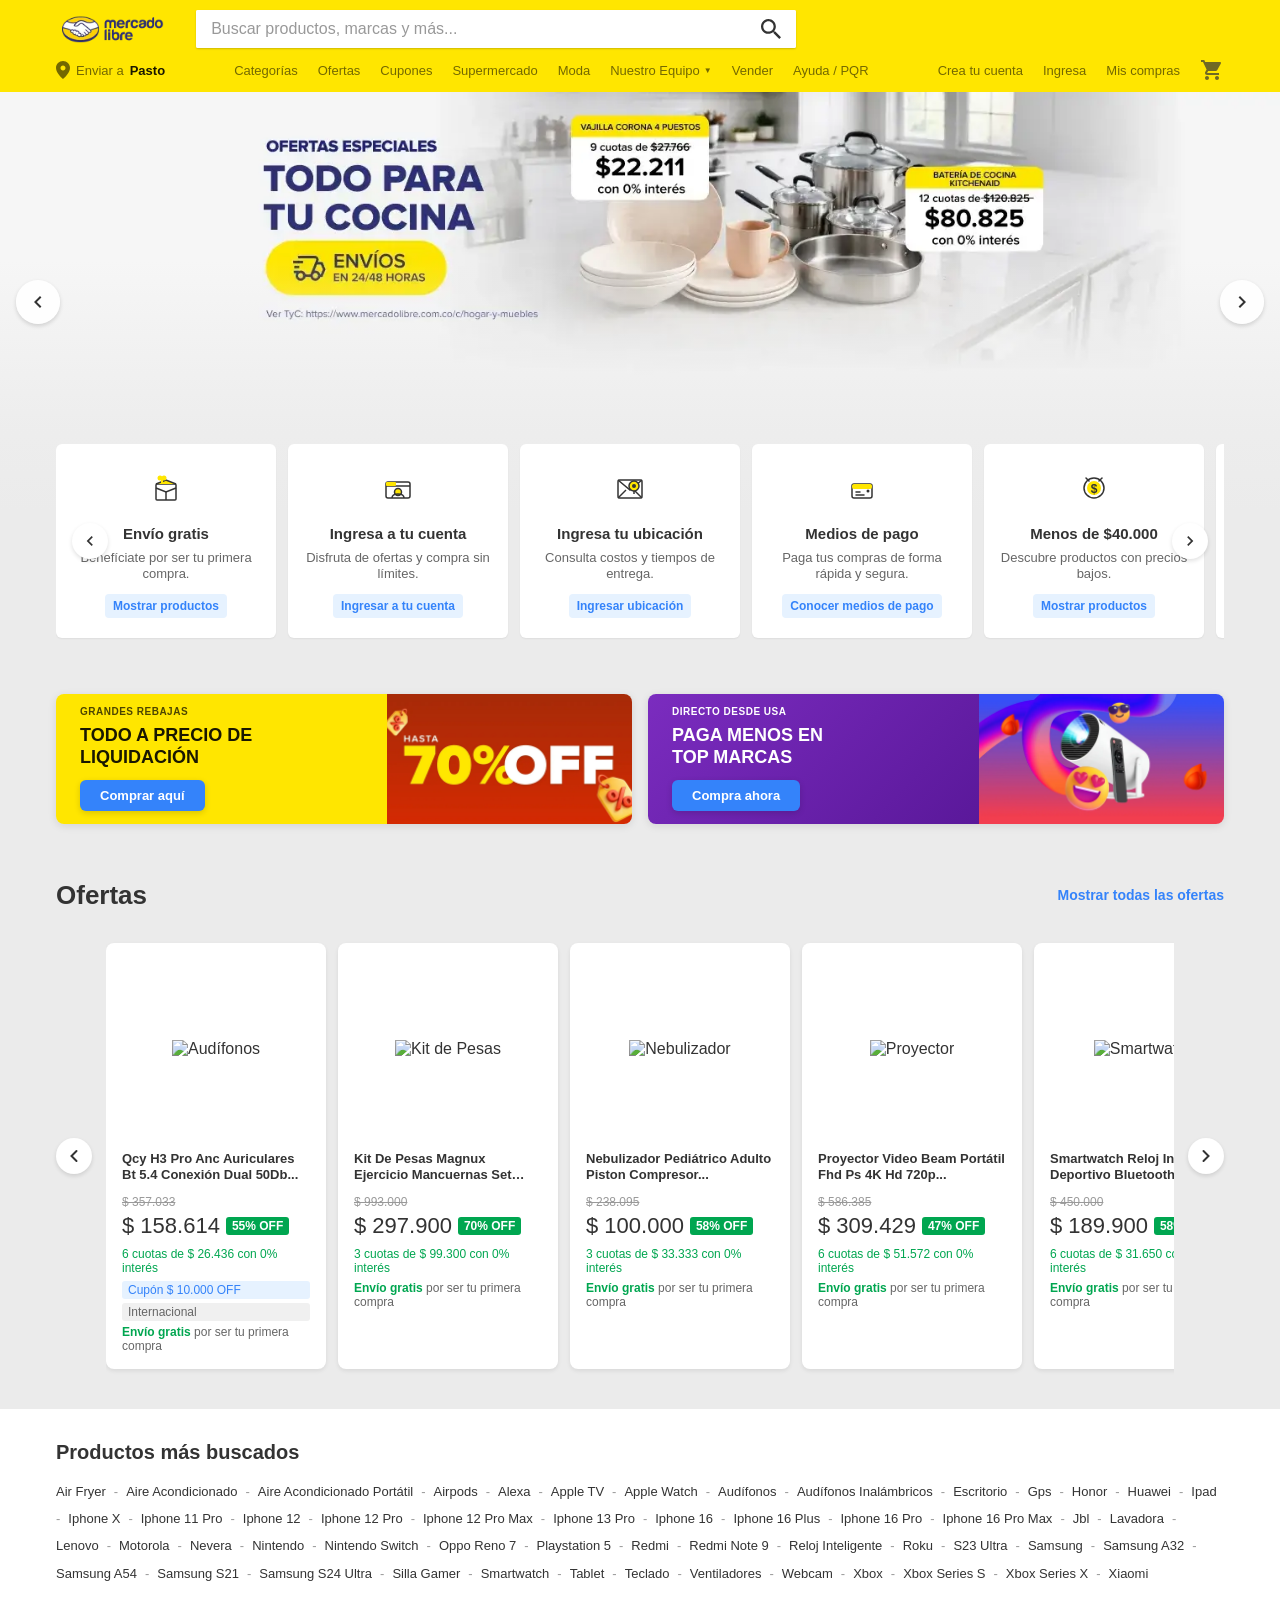
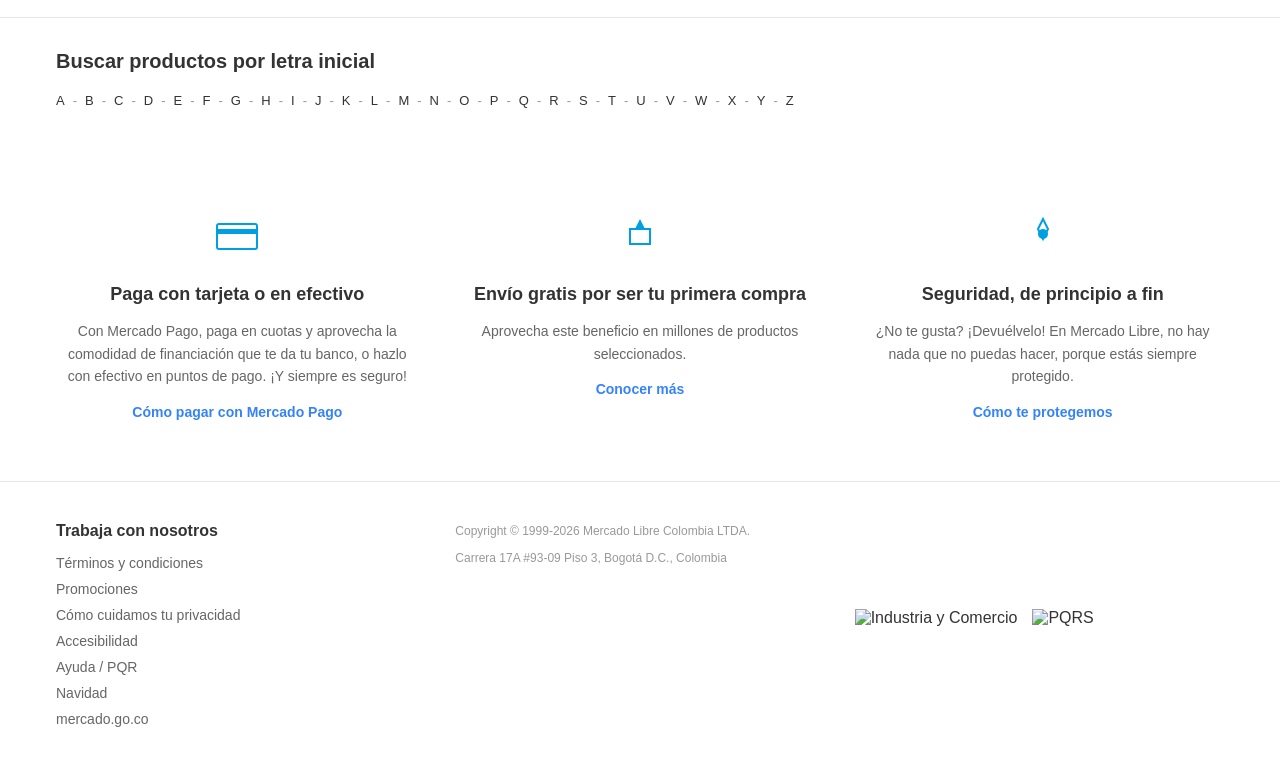
==== commit 1dca5186: "mejora responsividad" ====
--- a/index.html
+++ b/index.html
@@ -27,6 +27,12 @@
                 </div>
                 
                 <div class="header-row-2">
+                    <button class="mobile-menu-toggle" id="mobileMenuToggle" aria-label="Menú">
+                        <span></span>
+                        <span></span>
+                        <span></span>
+                    </button>
+                    
                     <div class="location">
                         <svg width="14" height="18" viewBox="0 0 14 18" fill="none">
                             <path d="M7 0C3.13 0 0 3.13 0 7C0 12.25 7 18 7 18C7 18 14 12.25 14 7C14 3.13 10.87 0 7 0ZM7 9.5C5.62 9.5 4.5 8.38 4.5 7C4.5 5.62 5.62 4.5 7 4.5C8.38 4.5 9.5 5.62 9.5 7C9.5 8.38 8.38 9.5 7 9.5Z" fill="rgba(0,0,0,.55)"/>
@@ -68,6 +74,34 @@
             </div>
         </div>
     </header>
+
+    <!-- Mobile Navigation -->
+    <div class="mobile-nav-overlay" id="mobileNavOverlay"></div>
+    <nav class="mobile-nav" id="mobileNav">
+        <div class="mobile-nav-header">
+            <strong>Menú</strong>
+            <button class="mobile-nav-close" id="mobileNavClose" aria-label="Cerrar menú">&times;</button>
+        </div>
+        <div class="mobile-nav-links">
+            <a href="#">Categorías</a>
+            <a href="#ofertas">Ofertas</a>
+            <a href="#">Cupones</a>
+            <a href="#">Supermercado</a>
+            <a href="#">Moda</a>
+            <a href="#">Vender</a>
+            <a href="#">Ayuda / PQR</a>
+            <a href="#">Crea tu cuenta</a>
+            <a href="#">Ingresa</a>
+            <a href="#">Mis compras</a>
+            <div style="margin-top: 20px; padding-top: 20px; border-top: 1px solid #e5e5e5;">
+                <strong style="display: block; margin-bottom: 10px; color: #333;">Nuestro Equipo</strong>
+                <a href="portafolio/dev1/index.html">Felipe Narvaes</a>
+                <a href="portafolio/dev2/index.html">Fernando Rosero</a>
+                <a href="portafolio/dev3/index.html">Nicol Muñoz</a>
+                <a href="portafolio/dev4/index.html">Yeraldin Araujo</a>
+            </div>
+        </div>
+    </nav>
 
     <!-- Hero Carousel Section -->
     <section class="hero-carousel">
--- a/css/styles.css
+++ b/css/styles.css
@@ -142,6 +142,109 @@
     align-items: center;
 }
 
+/* Mobile Menu Toggle */
+.mobile-menu-toggle {
+    display: none;
+    background: none;
+    border: none;
+    cursor: pointer;
+    padding: 5px;
+    flex-direction: column;
+    gap: 4px;
+}
+
+.mobile-menu-toggle span {
+    display: block;
+    width: 24px;
+    height: 2px;
+    background-color: rgba(0,0,0,.7);
+    transition: all 0.3s;
+}
+
+.mobile-menu-toggle.active span:nth-child(1) {
+    transform: rotate(45deg) translate(6px, 6px);
+}
+
+.mobile-menu-toggle.active span:nth-child(2) {
+    opacity: 0;
+}
+
+.mobile-menu-toggle.active span:nth-child(3) {
+    transform: rotate(-45deg) translate(6px, -6px);
+}
+
+/* Mobile Navigation */
+.mobile-nav {
+    display: none;
+    position: fixed;
+    top: 0;
+    left: -100%;
+    width: 80%;
+    max-width: 300px;
+    height: 100vh;
+    background-color: white;
+    box-shadow: 2px 0 10px rgba(0,0,0,0.1);
+    z-index: 1000;
+    transition: left 0.3s ease;
+    overflow-y: auto;
+}
+
+.mobile-nav.active {
+    left: 0;
+}
+
+.mobile-nav-header {
+    padding: 20px;
+    background-color: #FFE600;
+    display: flex;
+    justify-content: space-between;
+    align-items: center;
+}
+
+.mobile-nav-close {
+    background: none;
+    border: none;
+    font-size: 24px;
+    cursor: pointer;
+    color: rgba(0,0,0,.7);
+}
+
+.mobile-nav-links {
+    padding: 20px;
+}
+
+.mobile-nav-links a {
+    display: block;
+    padding: 12px 0;
+    color: rgba(0,0,0,.7);
+    text-decoration: none;
+    font-size: 14px;
+    border-bottom: 1px solid #f0f0f0;
+    transition: color 0.2s;
+}
+
+.mobile-nav-links a:hover {
+    color: #3483FA;
+}
+
+.mobile-nav-overlay {
+    display: none;
+    position: fixed;
+    top: 0;
+    left: 0;
+    width: 100%;
+    height: 100vh;
+    background-color: rgba(0,0,0,0.5);
+    z-index: 999;
+    opacity: 0;
+    transition: opacity 0.3s ease;
+}
+
+.mobile-nav-overlay.active {
+    display: block;
+    opacity: 1;
+}
+
 .header-link {
     color: rgba(0,0,0,.55);
     text-decoration: none;
@@ -549,6 +652,8 @@
     scrollbar-width: none;
     -ms-overflow-style: none;
     padding: 8px 16px;
+    -webkit-overflow-scrolling: touch; /* Smooth scrolling on iOS */
+    scroll-snap-type: x proximity; /* Snap scrolling */
 }
 
 .benefits-grid::-webkit-scrollbar {
@@ -565,6 +670,7 @@
     min-width: 220px;
     max-width: 220px;
     flex-shrink: 0;
+    scroll-snap-align: start; /* Snap to start of card */
 }
 
 .benefit-card:hover {
@@ -926,6 +1032,8 @@
     scrollbar-width: none;
     -ms-overflow-style: none;
     padding: 8px 4px;
+    -webkit-overflow-scrolling: touch; /* Smooth scrolling on iOS */
+    scroll-snap-type: x proximity; /* Snap scrolling */
 }
 
 .offers-scroll-main::-webkit-scrollbar {
@@ -945,6 +1053,7 @@
     cursor: pointer;
     display: flex;
     flex-direction: column;
+    scroll-snap-align: start; /* Snap to start of card */
 }
 
 .offer-card:hover {
@@ -1440,46 +1549,140 @@
 }
 
 /* Responsive Design */
+
+/* Tablets y pantallas medianas (768px - 1024px) */
+@media (max-width: 1024px) {
+    .container {
+        padding: 0 12px;
+    }
+    
+    .header-row-2 {
+        font-size: 12px;
+    }
+    
+    .header-nav {
+        gap: 12px;
+    }
+    
+    .header-nav a {
+        font-size: 12px;
+    }
+    
+    .header-actions {
+        gap: 12px;
+    }
+    
+    .search-bar {
+        max-width: 400px;
+    }
+    
+    .carousel-container {
+        height: 350px;
+    }
+    
+    .promo-grid {
+        flex-direction: column;
+        align-items: center;
+    }
+    
+    .promo-group {
+        width: 100%;
+        max-width: 582px;
+    }
+    
+    .payment-grid {
+        grid-template-columns: 1fr;
+        gap: 30px;
+    }
+    
+    .portfolio-grid {
+        grid-template-columns: repeat(2, 1fr);
+        gap: 20px;
+    }
+}
+
+/* Móviles grandes (481px - 768px) */
 @media (max-width: 768px) {
+    .header-row-1 {
+        flex-wrap: wrap;
+    }
+    
+    .header-row-2 {
+        flex-wrap: wrap;
+        gap: 10px;
+    }
+    
     .header-nav {
         display: none;
     }
     
+    .mobile-menu-toggle {
+        display: flex;
+    }
+    
+    .mobile-nav {
+        display: block;
+    }
+    
+    .location {
+        font-size: 11px;
+    }
+    
+    .header-actions {
+        gap: 10px;
+    }
+    
+    .header-link {
+        font-size: 11px;
+    }
+    
     .logo-img {
         height: 28px;
     }
     
+    .search-bar {
+        width: 100%;
+        max-width: 100%;
+        order: 3;
+    }
+    
+    .search-input {
+        font-size: 14px;
+        padding: 8px 12px;
+    }
+    
     .carousel-container {
-        height: 300px;
+        height: 280px;
     }
     
     .hero-title {
+        font-size: 28px;
+    }
+    
+    .hero-title-alt {
         font-size: 32px;
     }
     
-    .hero-title-alt {
+    .discount-text {
         font-size: 36px;
     }
     
-    .discount-text {
-        font-size: 40px;
-    }
-    
     .carousel-btn {
-        width: 36px;
-        height: 36px;
+        width: 32px;
+        height: 32px;
     }
     
     .carousel-btn.prev {
-        left: 10px;
+        left: 8px;
     }
     
     .carousel-btn.next {
-        right: 10px;
+        right: 8px;
     }
     
     .hero-kitchen {
         flex-direction: column;
+        padding: 20px;
     }
     
     .hero-right {
@@ -1487,28 +1690,490 @@
         width: 100%;
     }
     
+    .benefits {
+        padding: 16px 0;
+    }
+    
+    .benefits-scroll-container {
+        padding: 0;
+    }
+    
     .benefits-grid {
-        grid-template-columns: 1fr;
+        padding: 8px 8px;
+        gap: 10px;
+    }
+    
+    .benefit-card {
+        min-width: 180px;
+        max-width: 180px;
+        padding: 16px 12px;
+    }
+    
+    .benefit-card h3 {
+        font-size: 14px;
+    }
+    
+    .benefit-card p {
+        font-size: 12px;
+    }
+    
+    .benefits-scroll-btn {
+        width: 32px;
+        height: 32px;
+    }
+    
+    .benefits-scroll-btn.prev {
+        left: 8px;
+    }
+    
+    .benefits-scroll-btn.next {
+        right: 8px;
+    }
+    
+    .promo-banners {
+        padding: 16px 0;
     }
     
     .promo-grid {
-        grid-template-columns: 1fr;
-    }
-    
-    .offers-grid {
-        grid-template-columns: 1fr;
+        gap: 12px;
+    }
+    
+    .promo-group {
+        flex-direction: column;
+        max-width: 100%;
+    }
+    
+    .promo-banner-card {
+        height: 120px;
+    }
+    
+    .promo-banner-card.yellow,
+    .promo-banner-card.red,
+    .promo-banner-card.purple,
+    .promo-banner-card.image-card {
+        width: 100%;
+    }
+    
+    .promo-title,
+    .promo-title-white {
+        font-size: 16px;
+    }
+    
+    .promo-tag,
+    .promo-tag-white {
+        font-size: 9px;
+    }
+    
+    .promo-btn {
+        padding: 6px 16px;
+        font-size: 12px;
+    }
+    
+    .offers {
+        padding: 24px 0;
+    }
+    
+    .offers-header-main {
+        margin-bottom: 16px;
+    }
+    
+    .offer-section-title-main {
+        font-size: 22px;
+    }
+    
+    .offers-carousel-main {
+        padding: 0 40px;
+    }
+    
+    .offers-scroll-main {
+        gap: 10px;
+    }
+    
+    .offer-card {
+        min-width: 180px;
+        max-width: 180px;
+        min-height: 380px;
+        padding: 12px;
+    }
+    
+    .offer-image {
+        height: 150px;
+    }
+    
+    .offer-title {
+        font-size: 12px;
+    }
+    
+    .price-now {
+        font-size: 20px;
+    }
+    
+    .offers-scroll-btn {
+        width: 32px;
+        height: 32px;
+    }
+    
+    .popular-searches,
+    .alphabetical-search {
+        padding: 24px 0;
+    }
+    
+    .popular-searches h2,
+    .alphabetical-search h2 {
+        font-size: 18px;
+    }
+    
+    .search-products,
+    .alphabet-links {
+        font-size: 12px;
+    }
+    
+    .payment-methods {
+        padding: 40px 0;
     }
     
     .payment-grid {
-        grid-template-columns: 1fr;
+        gap: 24px;
     }
     
     .portfolio-grid {
         grid-template-columns: 1fr;
     }
     
-    .section-tabs {
+    .footer-content {
+        grid-template-columns: 1fr;
+        gap: 20px;
+    }
+}
+
+/* Móviles pequeños (320px - 480px) */
+@media (max-width: 480px) {
+    .container {
+        padding: 0 8px;
+    }
+    
+    .header-main {
+        padding: 8px 0;
+    }
+    
+    .header-row-1 {
+        gap: 10px;
+        margin-bottom: 8px;
+    }
+    
+    .logo-img {
+        height: 24px;
+    }
+    
+    .search-input {
+        font-size: 13px;
+        padding: 7px 10px;
+    }
+    
+    .search-button {
+        padding: 0 10px;
+    }
+    
+    .header-row-2 {
+        font-size: 10px;
+        gap: 8px;
+    }
+    
+    .location {
+        font-size: 10px;
+        gap: 4px;
+    }
+    
+    .location svg {
+        width: 12px;
+        height: 14px;
+    }
+    
+    .header-actions {
+        gap: 8px;
+    }
+    
+    .header-link {
+        font-size: 10px;
+    }
+    
+    .cart-icon svg {
+        width: 20px;
+        height: 20px;
+    }
+    
+    .carousel-container {
+        height: 220px;
+    }
+    
+    .carousel-btn {
+        width: 28px;
+        height: 28px;
+    }
+    
+    .carousel-btn svg {
+        width: 18px;
+        height: 18px;
+    }
+    
+    .carousel-indicators {
+        bottom: 10px;
+        gap: 6px;
+    }
+    
+    .indicator {
+        width: 6px;
+        height: 6px;
+    }
+    
+    .indicator.active {
+        width: 18px;
+    }
+    
+    .benefits {
+        padding: 12px 0;
+    }
+    
+    .benefits-grid {
+        padding: 6px 4px;
+        gap: 8px;
+    }
+    
+    .benefit-card {
+        min-width: 160px;
+        max-width: 160px;
+        padding: 14px 10px;
+    }
+    
+    .benefit-icon svg {
+        width: 40px;
+        height: 40px;
+    }
+    
+    .benefit-card h3 {
+        font-size: 13px;
+        margin-bottom: 5px;
+    }
+    
+    .benefit-card p {
+        font-size: 11px;
+        min-height: 30px;
+    }
+    
+    .benefit-link {
+        font-size: 11px;
+        padding: 5px 6px;
+    }
+    
+    .benefits-scroll-btn {
+        width: 28px;
+        height: 28px;
+        display: none; /* Hide scroll buttons on small screens */
+    }
+    
+    .benefits-scroll-btn svg {
+        width: 16px;
+        height: 16px;
+    }
+    
+    .promo-banners {
+        padding: 12px 0;
+    }
+    
+    .promo-grid {
+        gap: 10px;
+    }
+    
+    .promo-banner-card {
+        height: 100px;
+    }
+    
+    .promo-content {
+        padding: 14px 16px;
+    }
+    
+    .promo-tag,
+    .promo-tag-white {
+        font-size: 8px;
+        margin-bottom: 6px;
+    }
+    
+    .promo-title,
+    .promo-title-white {
+        font-size: 14px;
+        margin-bottom: 8px;
+    }
+    
+    .promo-btn {
+        padding: 5px 12px;
+        font-size: 11px;
+    }
+    
+    .offers {
+        padding: 20px 0;
+    }
+    
+    .offers-header-main {
+        margin-bottom: 12px;
+    }
+    
+    .offer-section-title-main {
+        font-size: 20px;
+    }
+    
+    .see-all-link {
+        font-size: 12px;
+    }
+    
+    .offers-carousel-main {
+        padding: 0 32px;
+    }
+    
+    .offers-scroll-main {
+        gap: 8px;
+        padding: 6px 2px;
+    }
+    
+    .offer-card {
+        min-width: 160px;
+        max-width: 160px;
+        min-height: 360px;
+        padding: 10px;
+    }
+    
+    .offer-image {
+        height: 130px;
+        margin-bottom: 10px;
+    }
+    
+    .offer-title {
+        font-size: 11px;
+        margin-bottom: 8px;
+        min-height: 30px;
+    }
+    
+    .price-before-small {
+        font-size: 11px;
+    }
+    
+    .price-now {
+        font-size: 18px;
+    }
+    
+    .discount-small {
+        font-size: 11px;
+        padding: 2px 5px;
+    }
+    
+    .offer-installments,
+    .offer-shipping {
+        font-size: 11px;
+    }
+    
+    .offer-badge {
+        font-size: 11px;
+    }
+    
+    .offers-scroll-btn {
+        width: 28px;
+        height: 28px;
+        display: none; /* Hide scroll buttons on small screens */
+    }
+    
+    .offers-scroll-btn svg {
+        width: 16px;
+        height: 16px;
+    }
+    
+    .popular-searches,
+    .alphabetical-search {
+        padding: 20px 0;
+    }
+    
+    .popular-searches h2,
+    .alphabetical-search h2 {
+        font-size: 16px;
+        margin-bottom: 12px;
+    }
+    
+    .search-products a,
+    .alphabet-links a {
+        font-size: 11px;
+    }
+    
+    .search-products .separator,
+    .alphabet-links span {
+        font-size: 11px;
+    }
+    
+    .payment-methods {
+        padding: 32px 0;
+    }
+    
+    .payment-card {
+        padding: 0;
+    }
+    
+    .payment-icon svg {
+        width: 48px;
+        height: 48px;
+    }
+    
+    .payment-card h3 {
+        font-size: 16px;
+        margin-bottom: 12px;
+    }
+    
+    .payment-card p {
+        font-size: 13px;
+        margin-bottom: 12px;
+    }
+    
+    .payment-link {
+        font-size: 13px;
+    }
+    
+    .footer {
+        padding: 30px 0 15px;
+    }
+    
+    .footer-section h4 {
+        font-size: 14px;
+        margin-bottom: 12px;
+    }
+    
+    .footer-section a {
+        font-size: 12px;
+        margin-bottom: 8px;
+    }
+    
+    .footer-section p {
+        font-size: 11px;
+    }
+    
+    .footer-badges {
         flex-direction: column;
         gap: 10px;
     }
-}
+    
+    .footer-badges img {
+        height: 32px;
+    }
+}
+
+/* Pantallas muy pequeñas (menos de 360px) */
+@media (max-width: 360px) {
+    .benefit-card {
+        min-width: 140px;
+        max-width: 140px;
+    }
+    
+    .offer-card {
+        min-width: 140px;
+        max-width: 140px;
+    }
+    
+    .offers-carousel-main {
+        padding: 0 28px;
+    }
+}
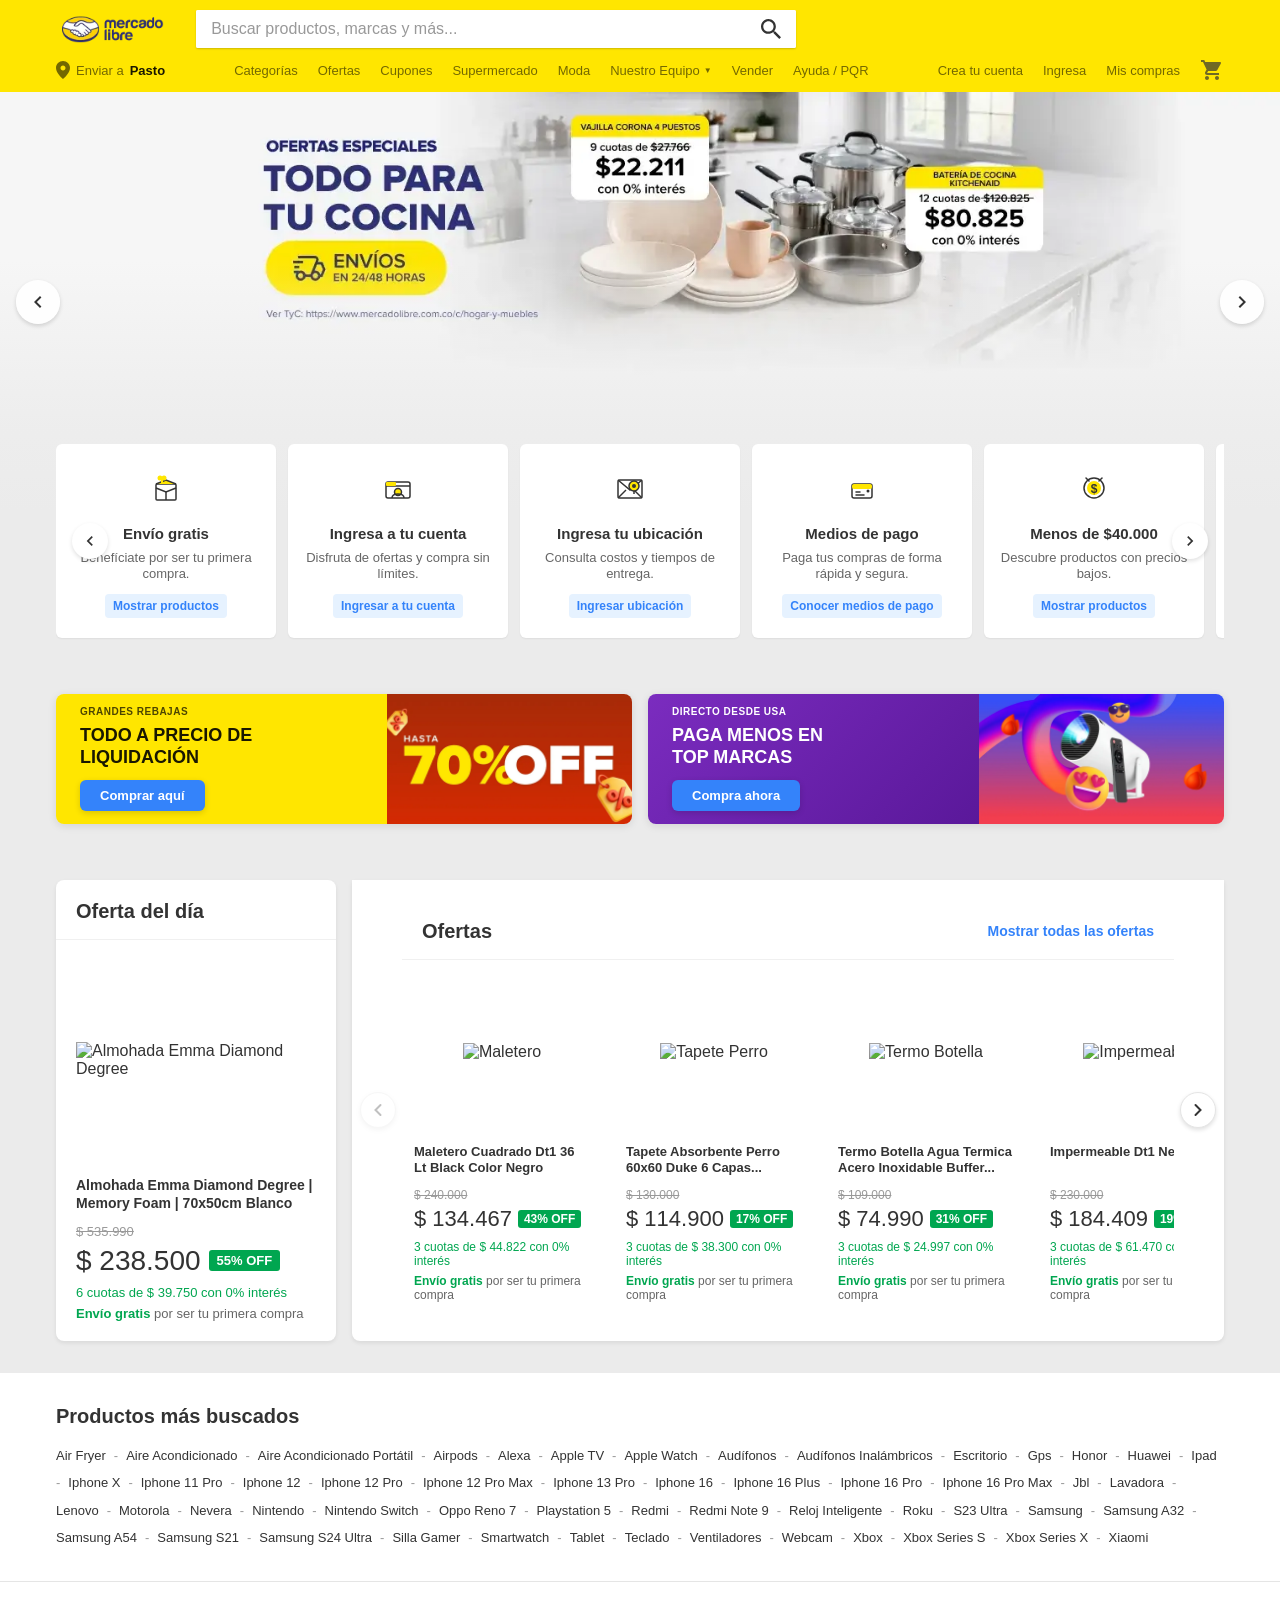
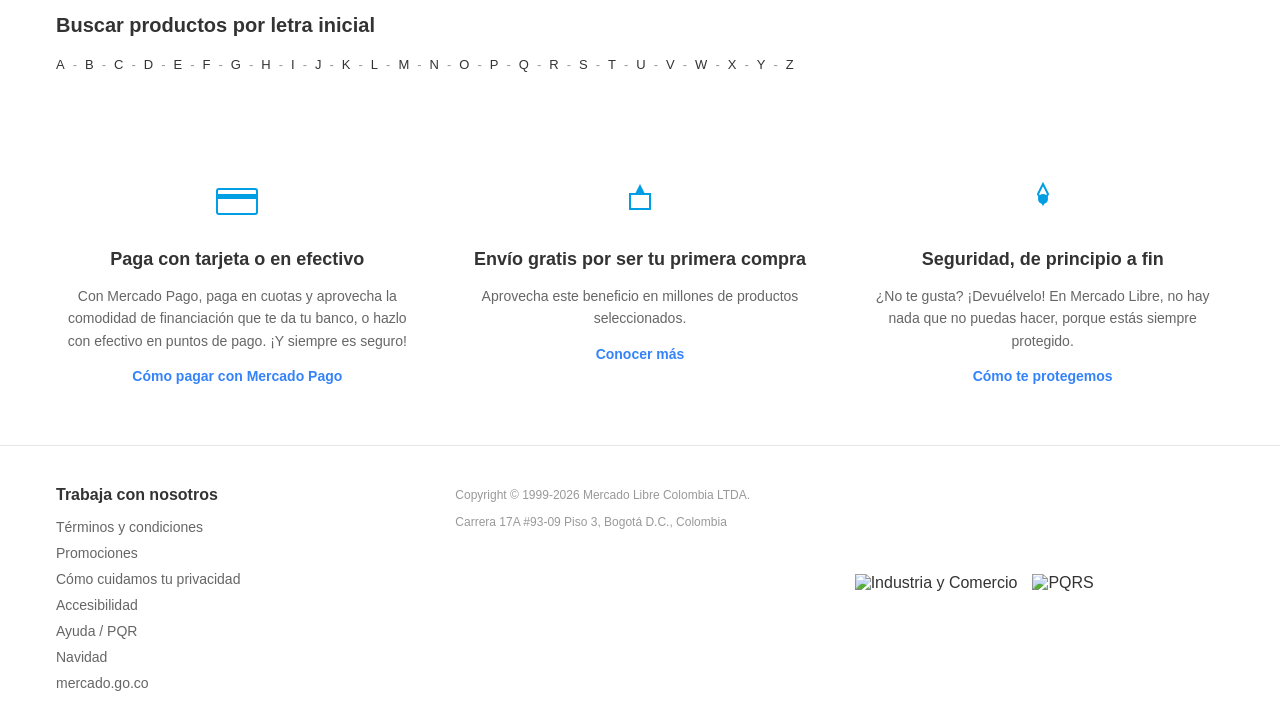
==== commit 36b3ca4c: "mejorando Ofertas" ====
--- a/index.html
+++ b/index.html
@@ -318,125 +318,135 @@
     </section>
 
     <!-- Offers Section -->
-    <section class="offers" id="ofertas">
+    <section class="offers-section" id="ofertas">
         <div class="container">
-            <div class="offers-header-main">
-                <h2 class="offer-section-title-main">Ofertas</h2>
-                <a href="#ofertas" class="see-all-link">Mostrar todas las ofertas</a>
-            </div>
-            
-            <div class="offers-carousel-main">
-                <button class="offers-scroll-btn prev" id="offersPrev">
-                    <svg width="20" height="20" viewBox="0 0 20 20" fill="none">
-                        <path d="M12.5 15L7.5 10L12.5 5" stroke="#333" stroke-width="2" stroke-linecap="round"/>
-                    </svg>
-                </button>
-                
-                <div class="offers-scroll-main">
-                    <div class="offer-card">
-                        <div class="offer-image">
-                            <img src="https://images.unsplash.com/photo-1505740420928-5e560c06d30e?w=200&h=200&fit=crop" alt="Audífonos">
-                        </div>
-                        <h3 class="offer-title">Qcy H3 Pro Anc Auriculares Bt 5.4 Conexión Dual 50Db...</h3>
-                        <div class="offer-price">
-                            <span class="price-before-small">$ 357.033</span>
-                            <div class="price-group">
-                                <span class="price-now">$ 158.614</span>
-                                <span class="discount-small">55% OFF</span>
+            <div class="offers-wrapper">
+                <!-- Oferta del día -->
+                <div class="deal-of-day">
+                    <div class="deal-card">
+                        <h2 class="deal-title">Oferta del día</h2>
+                        <div class="deal-content">
+                            <div class="deal-image">
+                                <img src="https://images.unsplash.com/photo-1505740420928-5e560c06d30e?w=300&h=300&fit=crop" alt="Almohada Emma Diamond Degree">
                             </div>
-                        </div>
-                        <p class="offer-installments">6 cuotas de $ 26.436 con 0% interés</p>
-                        <p class="offer-badge blue">Cupón $ 10.000 OFF</p>
-                        <p class="offer-badge gray">Internacional</p>
-                        <p class="offer-shipping">Envío gratis <span>por ser tu primera compra</span></p>
-                    </div>
-
-                    <div class="offer-card">
-                        <div class="offer-image">
-                            <img src="https://images.unsplash.com/photo-1517836357463-d25dfeac3438?w=200&h=200&fit=crop" alt="Kit de Pesas">
-                        </div>
-                        <h3 class="offer-title">Kit De Pesas Magnux Ejercicio Mancuernas Set Kit...</h3>
-                        <div class="offer-price">
-                            <span class="price-before-small">$ 993.000</span>
-                            <div class="price-group">
-                                <span class="price-now">$ 297.900</span>
-                                <span class="discount-small">70% OFF</span>
+                            <div class="deal-info">
+                                <h3 class="deal-product-title">Almohada Emma Diamond Degree | Memory Foam | 70x50cm Blanco</h3>
+                                <div class="deal-pricing">
+                                    <span class="deal-price-before">$ 535.990</span>
+                                    <div class="deal-price-main">
+                                        <span class="deal-price-now">$ 238.500</span>
+                                        <span class="deal-discount">55% OFF</span>
+                                    </div>
+                                    <p class="deal-installments">6 cuotas de $ 39.750 con 0% interés</p>
+                                    <p class="deal-shipping">Envío gratis <span class="deal-shipping-detail">por ser tu primera compra</span></p>
+                                </div>
                             </div>
                         </div>
-                        <p class="offer-installments">3 cuotas de $ 99.300 con 0% interés</p>
-                        <p class="offer-shipping">Envío gratis <span>por ser tu primera compra</span></p>
-                    </div>
-
-                    <div class="offer-card">
-                        <div class="offer-image">
-                            <img src="https://images.unsplash.com/photo-1585435557343-3b092031a831?w=200&h=200&fit=crop" alt="Nebulizador">
-                        </div>
-                        <h3 class="offer-title">Nebulizador Pediátrico Adulto Piston Compresor...</h3>
-                        <div class="offer-price">
-                            <span class="price-before-small">$ 238.095</span>
-                            <div class="price-group">
-                                <span class="price-now">$ 100.000</span>
-                                <span class="discount-small">58% OFF</span>
+                    </div>
+                </div>
+
+                <!-- Ofertas -->
+                <div class="offers-carousel">
+                    <div class="offers-slider-wrapper">
+                        <div class="offers-header">
+                            <h2 class="offers-title">Ofertas</h2>
+                            <a href="#ofertas" class="see-all-link">Mostrar todas las ofertas</a>
+                        </div>
+                        <button class="offers-scroll-btn prev" id="offersPrev">
+                            <svg width="20" height="20" viewBox="0 0 20 20" fill="none">
+                                <path d="M12.5 15L7.5 10L12.5 5" stroke="#333" stroke-width="2" stroke-linecap="round"/>
+                            </svg>
+                        </button>
+                        
+                        <div class="offers-scroll">
+                            <div class="offer-card">
+                                <div class="offer-image">
+                                    <img src="https://images.unsplash.com/photo-1621939514649-280e2ee25f60?w=200&h=200&fit=crop" alt="Maletero">
+                                </div>
+                                <h3 class="offer-title">Maletero Cuadrado Dt1 36 Lt Black Color Negro</h3>
+                                <div class="offer-price">
+                                    <span class="price-before">$ 240.000</span>
+                                    <div class="price-group">
+                                        <span class="price-now">$ 134.467</span>
+                                        <span class="discount-badge">43% OFF</span>
+                                    </div>
+                                </div>
+                                <p class="offer-installments">3 cuotas de $ 44.822 con 0% interés</p>
+                                <p class="offer-shipping">Envío gratis <span>por ser tu primera compra</span></p>
                             </div>
-                        </div>
-                        <p class="offer-installments">3 cuotas de $ 33.333 con 0% interés</p>
-                        <p class="offer-shipping">Envío gratis <span>por ser tu primera compra</span></p>
-                    </div>
-
-                    <div class="offer-card">
-                        <div class="offer-image">
-                            <img src="https://images.unsplash.com/photo-1593784991095-a205069470b6?w=200&h=200&fit=crop" alt="Proyector">
-                        </div>
-                        <h3 class="offer-title">Proyector Video Beam Portátil Fhd Ps 4K Hd 720p...</h3>
-                        <div class="offer-price">
-                            <span class="price-before-small">$ 586.385</span>
-                            <div class="price-group">
-                                <span class="price-now">$ 309.429</span>
-                                <span class="discount-small">47% OFF</span>
+
+                            <div class="offer-card">
+                                <div class="offer-image">
+                                    <img src="https://images.unsplash.com/photo-1587300003388-59208cc962cb?w=200&h=200&fit=crop" alt="Tapete Perro">
+                                </div>
+                                <h3 class="offer-title">Tapete Absorbente Perro 60x60 Duke 6 Capas...</h3>
+                                <div class="offer-price">
+                                    <span class="price-before">$ 130.000</span>
+                                    <div class="price-group">
+                                        <span class="price-now">$ 114.900</span>
+                                        <span class="discount-badge">17% OFF</span>
+                                    </div>
+                                </div>
+                                <p class="offer-installments">3 cuotas de $ 38.300 con 0% interés</p>
+                                <p class="offer-shipping">Envío gratis <span>por ser tu primera compra</span></p>
                             </div>
-                        </div>
-                        <p class="offer-installments">6 cuotas de $ 51.572 con 0% interés</p>
-                        <p class="offer-shipping">Envío gratis <span>por ser tu primera compra</span></p>
-                    </div>
-                    
-                    <div class="offer-card">
-                        <div class="offer-image">
-                            <img src="https://images.unsplash.com/photo-1572635196237-14b3f281503f?w=200&h=200&fit=crop" alt="Smartwatch">
-                        </div>
-                        <h3 class="offer-title">Smartwatch Reloj Inteligente Deportivo Bluetooth...</h3>
-                        <div class="offer-price">
-                            <span class="price-before-small">$ 450.000</span>
-                            <div class="price-group">
-                                <span class="price-now">$ 189.900</span>
-                                <span class="discount-small">58% OFF</span>
+
+                            <div class="offer-card">
+                                <div class="offer-image">
+                                    <img src="https://images.unsplash.com/photo-1602143407151-7111542de6e8?w=200&h=200&fit=crop" alt="Termo Botella">
+                                </div>
+                                <h3 class="offer-title">Termo Botella Agua Termica Acero Inoxidable Buffer...</h3>
+                                <div class="offer-price">
+                                    <span class="price-before">$ 109.000</span>
+                                    <div class="price-group">
+                                        <span class="price-now">$ 74.990</span>
+                                        <span class="discount-badge">31% OFF</span>
+                                    </div>
+                                </div>
+                                <p class="offer-installments">3 cuotas de $ 24.997 con 0% interés</p>
+                                <p class="offer-shipping">Envío gratis <span>por ser tu primera compra</span></p>
                             </div>
-                        </div>
-                        <p class="offer-installments">6 cuotas de $ 31.650 con 0% interés</p>
-                        <p class="offer-shipping">Envío gratis <span>por ser tu primera compra</span></p>
-                    </div>
-                    
-                    <div class="offer-card">
-                        <div class="offer-image">
-                            <img src="https://images.unsplash.com/photo-1584515933487-779824d29309?w=200&h=200&fit=crop" alt="Tensiómetro">
-                        </div>
-                        <h3 class="offer-title">Tensiómetro Digital Batería Recargable Usb Monitor...</h3>
-                        <div class="offer-price">
-                            <span class="price-before-small">$ 200.000</span>
-                            <div class="price-group">
-                                <span class="price-now">$ 79.000</span>
-                                <span class="discount-small">60% OFF</span>
+
+                            <div class="offer-card">
+                                <div class="offer-image">
+                                    <img src="https://images.unsplash.com/photo-1551028719-00167b16eac5?w=200&h=200&fit=crop" alt="Impermeable">
+                                </div>
+                                <h3 class="offer-title">Impermeable Dt1 New Street</h3>
+                                <div class="offer-price">
+                                    <span class="price-before">$ 230.000</span>
+                                    <div class="price-group">
+                                        <span class="price-now">$ 184.409</span>
+                                        <span class="discount-badge">19% OFF</span>
+                                    </div>
+                                </div>
+                                <p class="offer-installments">3 cuotas de $ 61.470 con 0% interés</p>
+                                <p class="offer-shipping">Envío gratis <span>por ser tu primera compra</span></p>
                             </div>
-                        </div>
-                        <p class="offer-installments">6 cuotas de $ 13.167 con 0% interés</p>
-                        <p class="offer-shipping">Envío gratis <span>por ser tu primera compra</span></p>
-                    </div>
-                </div>
-                
-                <button class="offers-scroll-btn next" id="offersNext">
-                    <svg width="20" height="20" viewBox="0 0 20 20" fill="none">
-                        <path d="M7.5 15L12.5 10L7.5 5" stroke="#333" stroke-width="2" stroke-linecap="round"/>
-                    </svg>
-                </button>
+
+                            <div class="offer-card">
+                                <div class="offer-image">
+                                    <img src="https://images.unsplash.com/photo-1572635196237-14b3f281503f?w=200&h=200&fit=crop" alt="Smartwatch">
+                                </div>
+                                <h3 class="offer-title">Smartwatch Reloj Inteligente Deportivo Bluetooth...</h3>
+                                <div class="offer-price">
+                                    <span class="price-before">$ 450.000</span>
+                                    <div class="price-group">
+                                        <span class="price-now">$ 189.900</span>
+                                        <span class="discount-badge">58% OFF</span>
+                                    </div>
+                                </div>
+                                <p class="offer-installments">6 cuotas de $ 31.650 con 0% interés</p>
+                                <p class="offer-shipping">Envío gratis <span>por ser tu primera compra</span></p>
+                            </div>
+                        </div>
+                        
+                        <button class="offers-scroll-btn next" id="offersNext">
+                            <svg width="20" height="20" viewBox="0 0 20 20" fill="none">
+                                <path d="M7.5 15L12.5 10L7.5 5" stroke="#333" stroke-width="2" stroke-linecap="round"/>
+                            </svg>
+                        </button>
+                    </div>
+                </div>
             </div>
         </div>
     </section>
--- a/css/styles.css
+++ b/css/styles.css
@@ -988,23 +988,160 @@
 }
 
 /* Offers Section */
-.offers {
+.offers-section {
     padding: 32px 0;
     background-color: #EBEBEB;
+}
+
+.offers-wrapper {
+    display: flex;
+    gap: 16px;
+    align-items: stretch;
+}
+
+/* Deal of the Day */
+.deal-of-day {
+    flex-shrink: 0;
+    width: 280px;
+    display: flex;
+    flex-direction: column;
+}
+
+.deal-card {
+    background-color: white;
+    border-radius: 8px;
     overflow: hidden;
-}
-
-.offers-header-main {
+    box-shadow: 0 2px 4px rgba(0,0,0,0.08);
+    transition: all 0.3s;
+    display: flex;
+    flex-direction: column;
+    height: 100%;
+}
+
+.deal-card:hover {
+    box-shadow: 0 6px 16px rgba(0,0,0,0.15);
+    transform: translateY(-2px);
+}
+
+.deal-title {
+    font-size: 20px;
+    font-weight: 600;
+    color: #333;
+    padding: 20px 20px 16px;
+    margin: 0;
+    border-bottom: 1px solid #f0f0f0;
+}
+
+.deal-content {
+    padding: 20px;
+    flex: 1;
+    display: flex;
+    flex-direction: column;
+}
+
+.deal-image {
+    width: 100%;
+    height: 200px;
+    display: flex;
+    align-items: center;
+    justify-content: center;
+    margin-bottom: 16px;
+    background-color: #fff;
+    border-radius: 4px;
+}
+
+.deal-image img {
+    max-width: 100%;
+    max-height: 100%;
+    object-fit: contain;
+}
+
+.deal-product-title {
+    font-size: 14px;
+    color: #333;
+    margin-bottom: 12px;
+    line-height: 1.3;
+    display: -webkit-box;
+    -webkit-line-clamp: 2;
+    -webkit-box-orient: vertical;
+    overflow: hidden;
+}
+
+.deal-pricing {
+    margin-top: 12px;
+}
+
+.deal-price-before {
+    font-size: 13px;
+    color: #999;
+    text-decoration: line-through;
+    display: block;
+    margin-bottom: 6px;
+}
+
+.deal-price-main {
+    display: flex;
+    align-items: center;
+    gap: 8px;
+    margin-bottom: 8px;
+}
+
+.deal-price-now {
+    font-size: 28px;
+    color: #333;
+    font-weight: 400;
+}
+
+.deal-discount {
+    background-color: #00A650;
+    color: white;
+    padding: 3px 8px;
+    border-radius: 3px;
+    font-size: 13px;
+    font-weight: 600;
+}
+
+.deal-installments {
+    font-size: 13px;
+    color: #00A650;
+    margin-bottom: 6px;
+}
+
+.deal-shipping {
+    font-size: 13px;
+    color: #00A650;
+    font-weight: 600;
+}
+
+.deal-shipping-detail {
+    font-weight: 400;
+    color: #666;
+}
+
+/* Offers Carousel */
+.offers-carousel {
+    flex: 1;
+    min-width: 0;
+    display: flex;
+    flex-direction: column;
+}
+
+.offers-header {
     display: flex;
     justify-content: space-between;
     align-items: center;
-    margin-bottom: 24px;
-}
-
-.offer-section-title-main {
-    font-size: 26px;
+    padding: 20px 20px 16px;
+    margin: 0;
+    border-bottom: 1px solid #f0f0f0;
+    background-color: white;
+    border-radius: 8px 8px 0 0;
+}
+
+.offers-title {
+    font-size: 20px;
     font-weight: 600;
     color: #333;
+    margin: 0;
 }
 
 .see-all-link {
@@ -1018,60 +1155,56 @@
     text-decoration: underline;
 }
 
-.offers-carousel-main {
+.offers-slider-wrapper {
     position: relative;
-    padding: 0 50px;
-    overflow: visible;
-}
-
-.offers-scroll-main {
+    background-color: white;
+    border-radius: 0 0 8px 8px;
+    padding: 20px 50px;
+    box-shadow: 0 2px 4px rgba(0,0,0,0.08);
+    flex: 1;
+    display: flex;
+    flex-direction: column;
+}
+
+.offers-scroll {
     display: flex;
     gap: 12px;
     overflow-x: auto;
     scroll-behavior: smooth;
     scrollbar-width: none;
     -ms-overflow-style: none;
-    padding: 8px 4px;
-    -webkit-overflow-scrolling: touch; /* Smooth scrolling on iOS */
-    scroll-snap-type: x proximity; /* Snap scrolling */
-}
-
-.offers-scroll-main::-webkit-scrollbar {
+    -webkit-overflow-scrolling: touch;
+    scroll-snap-type: x proximity;
+}
+
+.offers-scroll::-webkit-scrollbar {
     display: none;
 }
 
 .offer-card {
-    background-color: #ffffff;
-    border-radius: 8px;
-    padding: 16px;
-    min-width: 220px;
-    max-width: 220px;
-    min-height: 420px;
+    min-width: 200px;
+    max-width: 200px;
     flex-shrink: 0;
-    box-shadow: 0 2px 4px rgba(0,0,0,0.08);
+    cursor: pointer;
     transition: all 0.3s;
-    cursor: pointer;
-    display: flex;
-    flex-direction: column;
-    scroll-snap-align: start; /* Snap to start of card */
+    scroll-snap-align: start;
+    padding: 12px;
+    border-radius: 6px;
 }
 
 .offer-card:hover {
-    box-shadow: 0 6px 16px rgba(0,0,0,0.15);
-    transform: translateY(-4px);
+    background-color: #f8f8f8;
 }
 
 .offer-image {
     width: 100%;
-    height: 180px;
+    height: 160px;
     display: flex;
     align-items: center;
     justify-content: center;
     margin-bottom: 12px;
-    background-color: #ffffff;
+    background-color: #fff;
     border-radius: 4px;
-    overflow: hidden;
-    flex-shrink: 0;
 }
 
 .offer-image img {
@@ -1087,19 +1220,16 @@
     line-height: 1.3;
     display: -webkit-box;
     -webkit-line-clamp: 2;
-    line-clamp: 2;
     -webkit-box-orient: vertical;
     overflow: hidden;
     min-height: 34px;
-    flex-shrink: 0;
 }
 
 .offer-price {
     margin-bottom: 8px;
-    flex-shrink: 0;
-}
-
-.price-before-small {
+}
+
+.price-before {
     font-size: 12px;
     color: #999;
     text-decoration: line-through;
@@ -1120,7 +1250,7 @@
     font-weight: 400;
 }
 
-.discount-small {
+.discount-badge {
     background-color: #00A650;
     color: white;
     padding: 2px 6px;
@@ -1135,24 +1265,6 @@
     margin-bottom: 6px;
 }
 
-.offer-badge {
-    font-size: 12px;
-    padding: 2px 6px;
-    border-radius: 3px;
-    margin-bottom: 4px;
-    display: inline-block;
-}
-
-.offer-badge.blue {
-    color: #3483FA;
-    background-color: #E6F2FF;
-}
-
-.offer-badge.gray {
-    color: #666;
-    background-color: #f0f0f0;
-}
-
 .offer-shipping {
     font-size: 12px;
     color: #00A650;
@@ -1169,7 +1281,7 @@
     top: 50%;
     transform: translateY(-50%);
     background-color: white;
-    border: none;
+    border: 1px solid #e5e5e5;
     width: 36px;
     height: 36px;
     border-radius: 50%;
@@ -1189,18 +1301,11 @@
 }
 
 .offers-scroll-btn.prev {
-    left: 0;
+    left: 8px;
 }
 
 .offers-scroll-btn.next {
-    right: 0;
-}
-
-/* Responsive */
-@media (max-width: 1024px) {
-    .offers-carousel-main {
-        padding: 0 40px;
-    }
+    right: 8px;
 }
 
 /* Payment Methods */
@@ -1769,35 +1874,44 @@
         font-size: 12px;
     }
     
-    .offers {
+    .offers-section {
         padding: 24px 0;
     }
     
-    .offers-header-main {
-        margin-bottom: 16px;
-    }
-    
-    .offer-section-title-main {
-        font-size: 22px;
-    }
-    
-    .offers-carousel-main {
-        padding: 0 40px;
-    }
-    
-    .offers-scroll-main {
+    .offers-wrapper {
+        flex-direction: column;
+        align-items: stretch;
+    }
+    
+    .deal-of-day {
+        width: 100%;
+        margin-bottom: 24px;
+    }
+    
+    .offers-header {
+        padding: 16px 16px 12px;
+    }
+    
+    .offers-title {
+        font-size: 18px;
+    }
+    
+    .offers-slider-wrapper {
+        padding: 16px 40px;
+    }
+    
+    .offers-scroll {
         gap: 10px;
     }
     
     .offer-card {
         min-width: 180px;
         max-width: 180px;
-        min-height: 380px;
-        padding: 12px;
+        padding: 10px;
     }
     
     .offer-image {
-        height: 150px;
+        height: 140px;
     }
     
     .offer-title {
@@ -2009,40 +2123,63 @@
         font-size: 11px;
     }
     
-    .offers {
+    .offers-section {
         padding: 20px 0;
     }
     
-    .offers-header-main {
-        margin-bottom: 12px;
-    }
-    
-    .offer-section-title-main {
-        font-size: 20px;
+    .deal-of-day {
+        margin-bottom: 20px;
+    }
+    
+    .deal-title {
+        font-size: 18px;
+        padding: 16px 16px 12px;
+    }
+    
+    .deal-content {
+        padding: 16px;
+    }
+    
+    .deal-image {
+        height: 180px;
+    }
+    
+    .deal-product-title {
+        font-size: 13px;
+    }
+    
+    .deal-price-now {
+        font-size: 24px;
+    }
+    
+    .offers-header {
+        padding: 16px 16px 12px;
+    }
+    
+    .offers-title {
+        font-size: 16px;
     }
     
     .see-all-link {
         font-size: 12px;
     }
     
-    .offers-carousel-main {
-        padding: 0 32px;
-    }
-    
-    .offers-scroll-main {
+    .offers-slider-wrapper {
+        padding: 12px 32px;
+    }
+    
+    .offers-scroll {
         gap: 8px;
-        padding: 6px 2px;
     }
     
     .offer-card {
         min-width: 160px;
         max-width: 160px;
-        min-height: 360px;
-        padding: 10px;
+        padding: 8px;
     }
     
     .offer-image {
-        height: 130px;
+        height: 120px;
         margin-bottom: 10px;
     }
     
@@ -2052,7 +2189,7 @@
         min-height: 30px;
     }
     
-    .price-before-small {
+    .price-before {
         font-size: 11px;
     }
     
@@ -2060,7 +2197,7 @@
         font-size: 18px;
     }
     
-    .discount-small {
+    .discount-badge {
         font-size: 11px;
         padding: 2px 5px;
     }
@@ -2070,14 +2207,10 @@
         font-size: 11px;
     }
     
-    .offer-badge {
-        font-size: 11px;
-    }
-    
     .offers-scroll-btn {
         width: 28px;
         height: 28px;
-        display: none; /* Hide scroll buttons on small screens */
+        display: none;
     }
     
     .offers-scroll-btn svg {
@@ -2173,7 +2306,7 @@
         max-width: 140px;
     }
     
-    .offers-carousel-main {
+    .offers-slider-wrapper {
         padding: 0 28px;
     }
 }
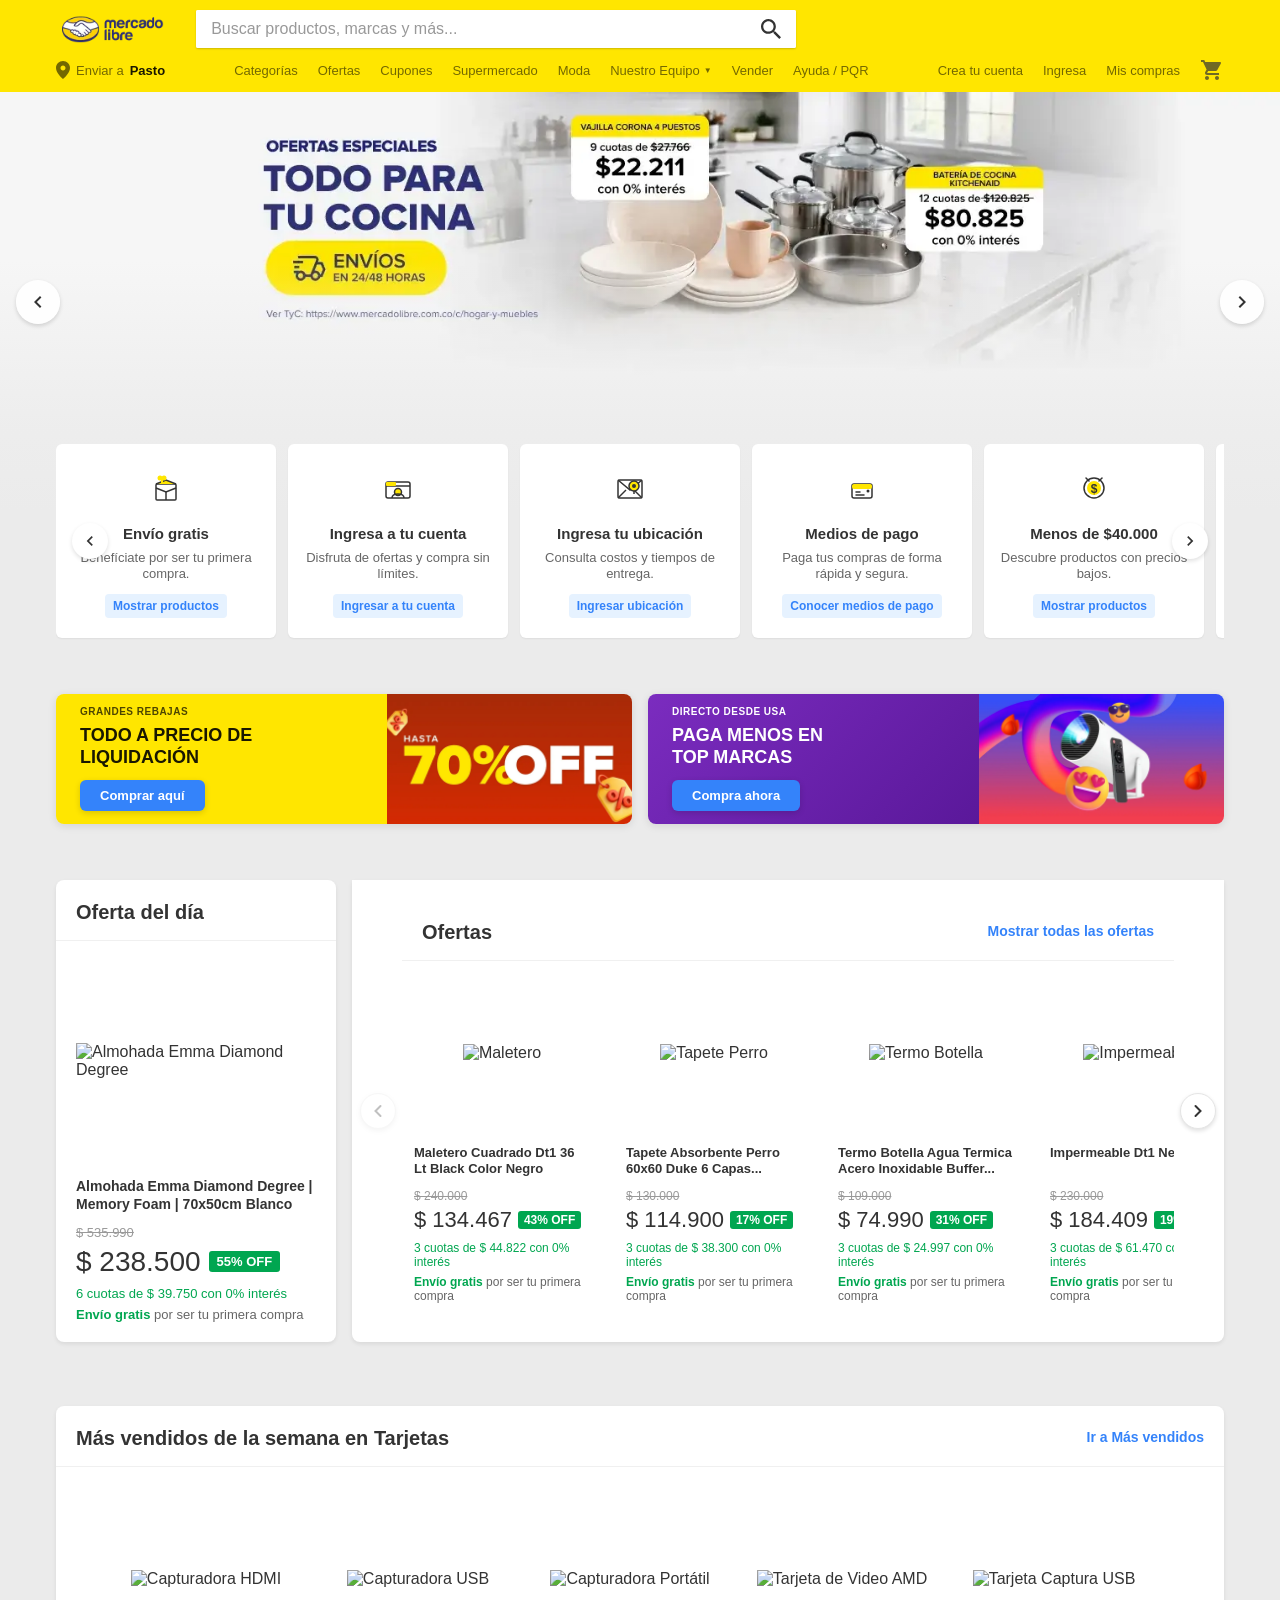
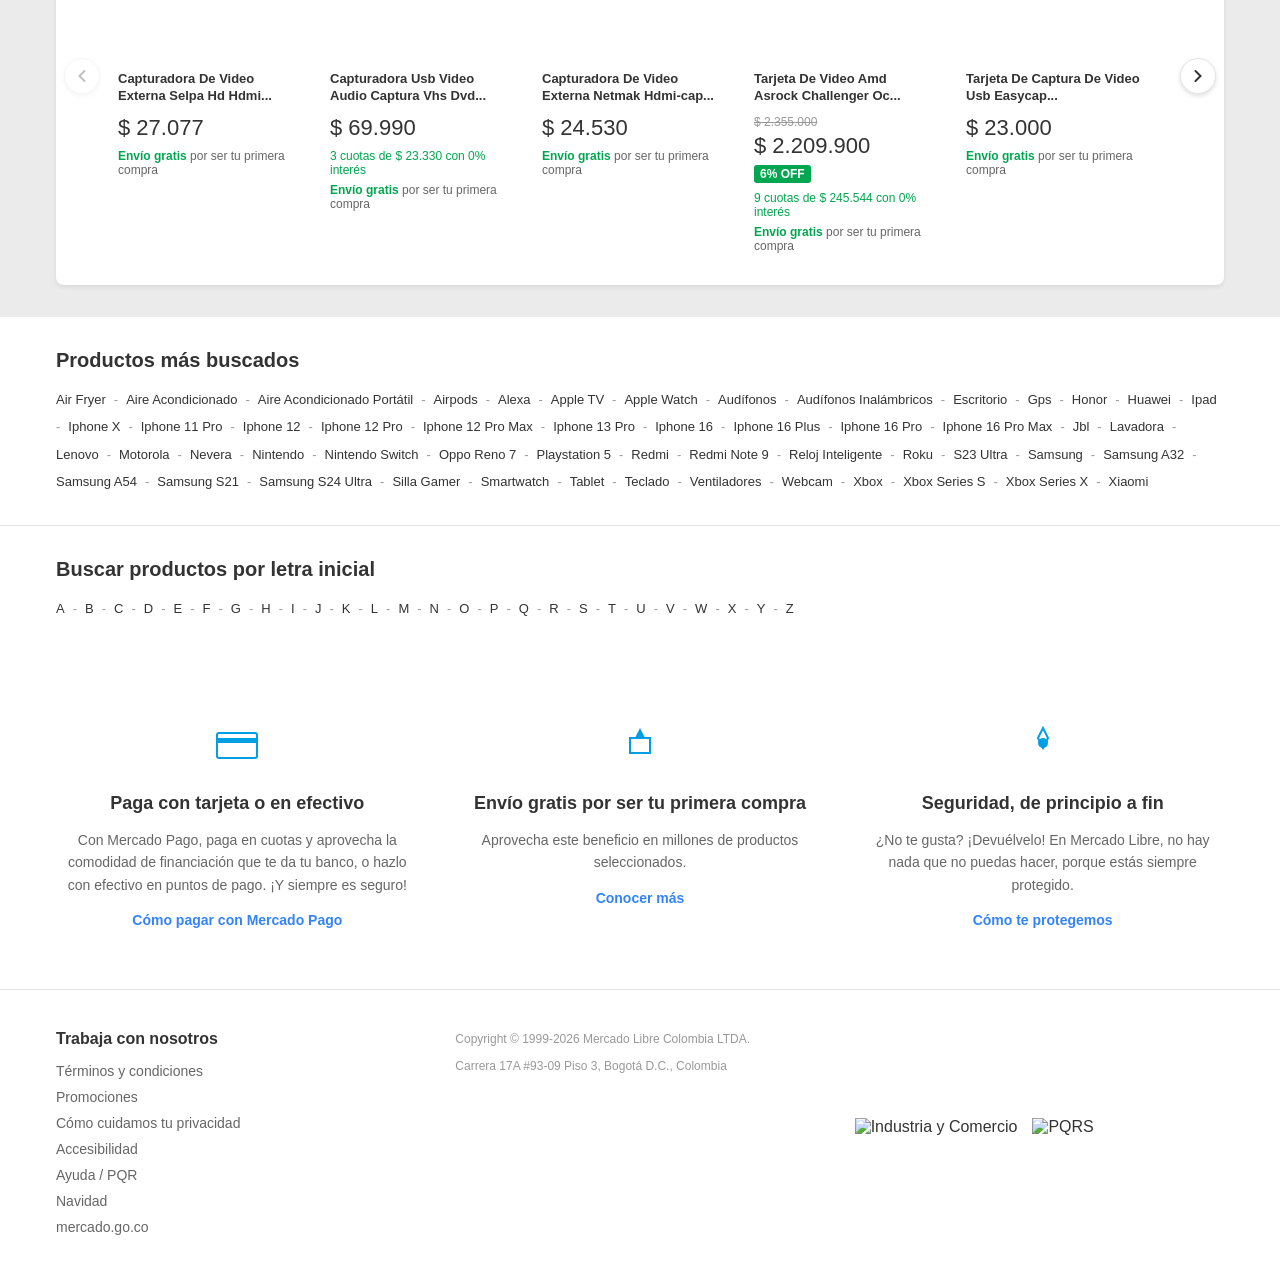
==== commit a3c44d7b: "añandiendo sección Más Vendidos" ====
--- a/index.html
+++ b/index.html
@@ -454,6 +454,127 @@
         </div>
     </section>
 
+    <!-- Best Sellers Section -->
+    <section class="best-sellers-section">
+        <div class="container">
+            <div class="best-sellers-wrapper">
+                <div class="best-sellers-header">
+                    <h2 class="best-sellers-title">Más vendidos de la semana en Tarjetas</h2>
+                    <a href="#" class="see-more-link">Ir a Más vendidos</a>
+                </div>
+                
+                <div class="best-sellers-slider-wrapper">
+                    <button class="best-sellers-scroll-btn prev" id="bestSellersPrev">
+                        <svg width="20" height="20" viewBox="0 0 20 20" fill="none">
+                            <path d="M12.5 15L7.5 10L12.5 5" stroke="#333" stroke-width="2" stroke-linecap="round"/>
+                        </svg>
+                    </button>
+                    
+                    <div class="best-sellers-scroll">
+                        <div class="best-seller-card">
+                            <div class="best-seller-image">
+                                <img src="https://images.unsplash.com/photo-1625948515291-69613efd103f?w=200&h=200&fit=crop" alt="Capturadora HDMI">
+                            </div>
+                            <h3 class="best-seller-title">Capturadora De Video Externa Selpa Hd Hdmi...</h3>
+                            <div class="best-seller-price">
+                                <span class="price-now">$ 27.077</span>
+                            </div>
+                            <p class="best-seller-shipping">Envío gratis <span>por ser tu primera compra</span></p>
+                        </div>
+
+                        <div class="best-seller-card">
+                            <div class="best-seller-image">
+                                <img src="https://images.unsplash.com/photo-1591488320449-011701bb6704?w=200&h=200&fit=crop" alt="Capturadora USB">
+                            </div>
+                            <h3 class="best-seller-title">Capturadora Usb Video Audio Captura Vhs Dvd...</h3>
+                            <div class="best-seller-price">
+                                <span class="price-now">$ 69.990</span>
+                            </div>
+                            <p class="best-seller-installments">3 cuotas de $ 23.330 con 0% interés</p>
+                            <p class="best-seller-shipping">Envío gratis <span>por ser tu primera compra</span></p>
+                        </div>
+
+                        <div class="best-seller-card">
+                            <div class="best-seller-image">
+                                <img src="https://images.unsplash.com/photo-1612198188060-c7c2a3b66eae?w=200&h=200&fit=crop" alt="Capturadora Portátil">
+                            </div>
+                            <h3 class="best-seller-title">Capturadora De Video Externa Netmak Hdmi-cap...</h3>
+                            <div class="best-seller-price">
+                                <span class="price-now">$ 24.530</span>
+                            </div>
+                            <p class="best-seller-shipping">Envío gratis <span>por ser tu primera compra</span></p>
+                        </div>
+
+                        <div class="best-seller-card">
+                            <div class="best-seller-image">
+                                <img src="https://images.unsplash.com/photo-1591405351990-4726e331f141?w=200&h=200&fit=crop" alt="Tarjeta de Video AMD">
+                            </div>
+                            <h3 class="best-seller-title">Tarjeta De Video Amd Asrock Challenger Oc...</h3>
+                            <div class="best-seller-price">
+                                <span class="price-before">$ 2.355.000</span>
+                                <div class="price-group">
+                                    <span class="price-now">$ 2.209.900</span>
+                                    <span class="discount-badge">6% OFF</span>
+                                </div>
+                            </div>
+                            <p class="best-seller-installments">9 cuotas de $ 245.544 con 0% interés</p>
+                            <p class="best-seller-shipping">Envío gratis <span>por ser tu primera compra</span></p>
+                        </div>
+
+                        <div class="best-seller-card">
+                            <div class="best-seller-image">
+                                <img src="https://images.unsplash.com/photo-1550745165-9bc0b252726f?w=200&h=200&fit=crop" alt="Tarjeta Captura USB">
+                            </div>
+                            <h3 class="best-seller-title">Tarjeta De Captura De Video Usb Easycap...</h3>
+                            <div class="best-seller-price">
+                                <span class="price-now">$ 23.000</span>
+                            </div>
+                            <p class="best-seller-shipping">Envío gratis <span>por ser tu primera compra</span></p>
+                        </div>
+
+                        <div class="best-seller-card">
+                            <div class="best-seller-image">
+                                <img src="https://images.unsplash.com/photo-1587202372634-32705e3bf49c?w=200&h=200&fit=crop" alt="Placa Madre Gigabyte">
+                            </div>
+                            <h3 class="best-seller-title">Placa Madre Gigabyte B550mk Ddr4 Am4 Forma...</h3>
+                            <div class="best-seller-price">
+                                <span class="price-before">$ 485.090</span>
+                                <div class="price-group">
+                                    <span class="price-now">$ 379.150</span>
+                                    <span class="discount-badge">22% OFF</span>
+                                </div>
+                            </div>
+                            <p class="best-seller-installments">3 cuotas de $ 126.383 con 0% interés</p>
+                            <p class="best-seller-shipping">Envío gratis <span>por ser tu primera compra</span></p>
+                        </div>
+
+                        <div class="best-seller-card">
+                            <div class="best-seller-image">
+                                <img src="https://images.unsplash.com/photo-1555680202-c86f0e12f086?w=200&h=200&fit=crop" alt="Tarjeta Gráfica">
+                            </div>
+                            <h3 class="best-seller-title">Tarjeta De Video Nvidia Geforce Rtx 3060...</h3>
+                            <div class="best-seller-price">
+                                <span class="price-before">$ 1.850.000</span>
+                                <div class="price-group">
+                                    <span class="price-now">$ 1.599.900</span>
+                                    <span class="discount-badge">13% OFF</span>
+                                </div>
+                            </div>
+                            <p class="best-seller-installments">12 cuotas de $ 133.325 con 0% interés</p>
+                            <p class="best-seller-shipping">Envío gratis <span>por ser tu primera compra</span></p>
+                        </div>
+                    </div>
+                    
+                    <button class="best-sellers-scroll-btn next" id="bestSellersNext">
+                        <svg width="20" height="20" viewBox="0 0 20 20" fill="none">
+                            <path d="M7.5 15L12.5 10L7.5 5" stroke="#333" stroke-width="2" stroke-linecap="round"/>
+                        </svg>
+                    </button>
+                </div>
+            </div>
+        </div>
+    </section>
+
     <!-- Popular Searches -->
     <section class="popular-searches">
         <div class="container">
--- a/css/styles.css
+++ b/css/styles.css
@@ -1030,6 +1030,10 @@
     padding: 20px 20px 16px;
     margin: 0;
     border-bottom: 1px solid #f0f0f0;
+    line-height: 1.2;
+    min-height: 60px;
+    display: flex;
+    align-items: center;
 }
 
 .deal-content {
@@ -1135,6 +1139,7 @@
     border-bottom: 1px solid #f0f0f0;
     background-color: white;
     border-radius: 8px 8px 0 0;
+    min-height: 60px;
 }
 
 .offers-title {
@@ -1142,6 +1147,7 @@
     font-weight: 600;
     color: #333;
     margin: 0;
+    line-height: 1.2;
 }
 
 .see-all-link {
@@ -1149,6 +1155,8 @@
     text-decoration: none;
     font-size: 14px;
     font-weight: 600;
+    white-space: nowrap;
+    line-height: 1.2;
 }
 
 .see-all-link:hover {
@@ -1308,6 +1316,166 @@
     right: 8px;
 }
 
+/* Best Sellers Section */
+.best-sellers-section {
+    padding: 32px 0;
+    background-color: #EBEBEB;
+}
+
+.best-sellers-wrapper {
+    background-color: white;
+    border-radius: 8px;
+    box-shadow: 0 2px 4px rgba(0,0,0,0.08);
+    overflow: hidden;
+}
+
+.best-sellers-header {
+    display: flex;
+    justify-content: space-between;
+    align-items: center;
+    padding: 20px 20px 16px;
+    border-bottom: 1px solid #f0f0f0;
+    min-height: 60px;
+}
+
+.best-sellers-title {
+    font-size: 20px;
+    font-weight: 600;
+    color: #333;
+    margin: 0;
+    line-height: 1.2;
+}
+
+.see-more-link {
+    color: #3483FA;
+    text-decoration: none;
+    font-size: 14px;
+    font-weight: 600;
+    white-space: nowrap;
+    line-height: 1.2;
+}
+
+.see-more-link:hover {
+    text-decoration: underline;
+}
+
+.best-sellers-slider-wrapper {
+    position: relative;
+    padding: 20px 50px;
+}
+
+.best-sellers-scroll {
+    display: flex;
+    gap: 12px;
+    overflow-x: auto;
+    scroll-behavior: smooth;
+    scrollbar-width: none;
+    -ms-overflow-style: none;
+    -webkit-overflow-scrolling: touch;
+    scroll-snap-type: x proximity;
+}
+
+.best-sellers-scroll::-webkit-scrollbar {
+    display: none;
+}
+
+.best-seller-card {
+    min-width: 200px;
+    max-width: 200px;
+    flex-shrink: 0;
+    cursor: pointer;
+    transition: all 0.3s;
+    scroll-snap-align: start;
+    padding: 12px;
+    border-radius: 6px;
+}
+
+.best-seller-card:hover {
+    background-color: #f8f8f8;
+}
+
+.best-seller-image {
+    width: 100%;
+    height: 160px;
+    display: flex;
+    align-items: center;
+    justify-content: center;
+    margin-bottom: 12px;
+    background-color: #fff;
+    border-radius: 4px;
+}
+
+.best-seller-image img {
+    max-width: 100%;
+    max-height: 100%;
+    object-fit: contain;
+}
+
+.best-seller-title {
+    font-size: 13px;
+    color: #333;
+    margin-bottom: 10px;
+    line-height: 1.3;
+    display: -webkit-box;
+    -webkit-line-clamp: 2;
+    -webkit-box-orient: vertical;
+    overflow: hidden;
+    min-height: 34px;
+}
+
+.best-seller-price {
+    margin-bottom: 8px;
+}
+
+.best-seller-installments {
+    font-size: 12px;
+    color: #00A650;
+    margin-bottom: 6px;
+}
+
+.best-seller-shipping {
+    font-size: 12px;
+    color: #00A650;
+    font-weight: 600;
+}
+
+.best-seller-shipping span {
+    font-weight: 400;
+    color: #666;
+}
+
+.best-sellers-scroll-btn {
+    position: absolute;
+    top: 50%;
+    transform: translateY(-50%);
+    background-color: white;
+    border: 1px solid #e5e5e5;
+    width: 36px;
+    height: 36px;
+    border-radius: 50%;
+    cursor: pointer;
+    display: flex;
+    align-items: center;
+    justify-content: center;
+    box-shadow: 0 2px 4px rgba(0,0,0,0.12);
+    transition: all 0.2s;
+    z-index: 10;
+}
+
+.best-sellers-scroll-btn:hover {
+    background-color: #f5f5f5;
+    transform: translateY(-50%) scale(1.08);
+    box-shadow: 0 4px 8px rgba(0,0,0,0.15);
+}
+
+.best-sellers-scroll-btn.prev {
+    left: 8px;
+}
+
+.best-sellers-scroll-btn.next {
+    right: 8px;
+}
+
 /* Payment Methods */
 .payment-methods {
     padding: 60px 0;
@@ -1890,6 +2058,7 @@
     
     .offers-header {
         padding: 16px 16px 12px;
+        min-height: 52px;
     }
     
     .offers-title {
@@ -1932,6 +2101,46 @@
         padding: 24px 0;
     }
     
+    .best-sellers-section {
+        padding: 24px 0;
+    }
+    
+    .best-sellers-header {
+        padding: 16px 16px 12px;
+        min-height: 52px;
+    }
+    
+    .best-sellers-title {
+        font-size: 18px;
+    }
+    
+    .best-sellers-slider-wrapper {
+        padding: 16px 40px;
+    }
+    
+    .best-sellers-scroll {
+        gap: 10px;
+    }
+    
+    .best-seller-card {
+        min-width: 180px;
+        max-width: 180px;
+        padding: 10px;
+    }
+    
+    .best-seller-image {
+        height: 140px;
+    }
+    
+    .best-seller-title {
+        font-size: 12px;
+    }
+    
+    .best-sellers-scroll-btn {
+        width: 32px;
+        height: 32px;
+    }
+    
     .popular-searches h2,
     .alphabetical-search h2 {
         font-size: 18px;
@@ -2134,6 +2343,7 @@
     .deal-title {
         font-size: 18px;
         padding: 16px 16px 12px;
+        min-height: 52px;
     }
     
     .deal-content {
@@ -2221,6 +2431,67 @@
     .popular-searches,
     .alphabetical-search {
         padding: 20px 0;
+    }
+    
+    .best-sellers-section {
+        padding: 20px 0;
+    }
+    
+    .best-sellers-header {
+        padding: 16px 16px 12px;
+        min-height: 52px;
+        flex-direction: column;
+        align-items: flex-start;
+        gap: 8px;
+    }
+    
+    .best-sellers-title {
+        font-size: 16px;
+    }
+    
+    .see-more-link {
+        font-size: 12px;
+    }
+    
+    .best-sellers-slider-wrapper {
+        padding: 12px 32px;
+    }
+    
+    .best-sellers-scroll {
+        gap: 8px;
+    }
+    
+    .best-seller-card {
+        min-width: 160px;
+        max-width: 160px;
+        padding: 8px;
+    }
+    
+    .best-seller-image {
+        height: 120px;
+        margin-bottom: 10px;
+    }
+    
+    .best-seller-title {
+        font-size: 11px;
+        margin-bottom: 8px;
+        min-height: 30px;
+    }
+    
+    .best-seller-installments,
+    .best-seller-shipping {
+        font-size: 11px;
+    }
+    
+    .best-sellers-scroll-btn {
+        width: 28px;
+        height: 28px;
+        display: none;
+    }
+    
+    .best-sellers-scroll-btn svg {
+        width: 16px;
+        height: 16px;
     }
     
     .popular-searches h2,
